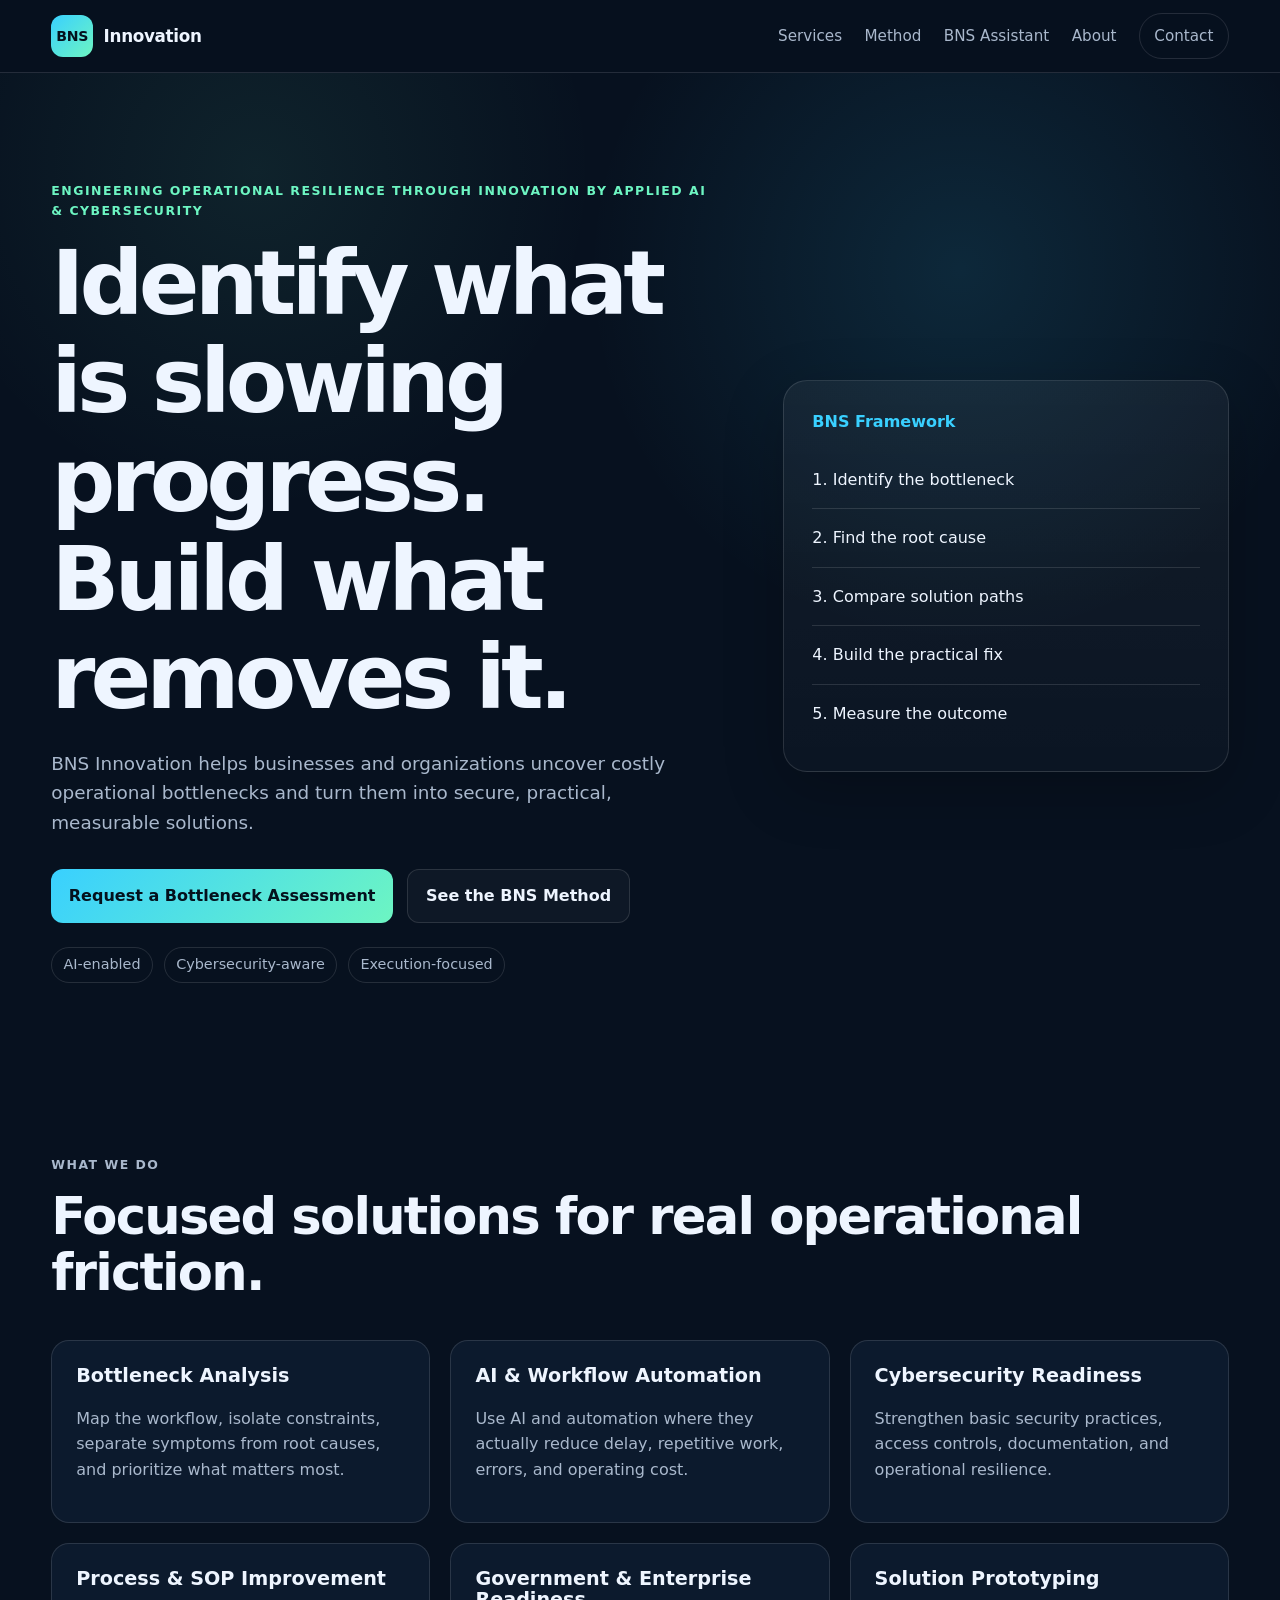
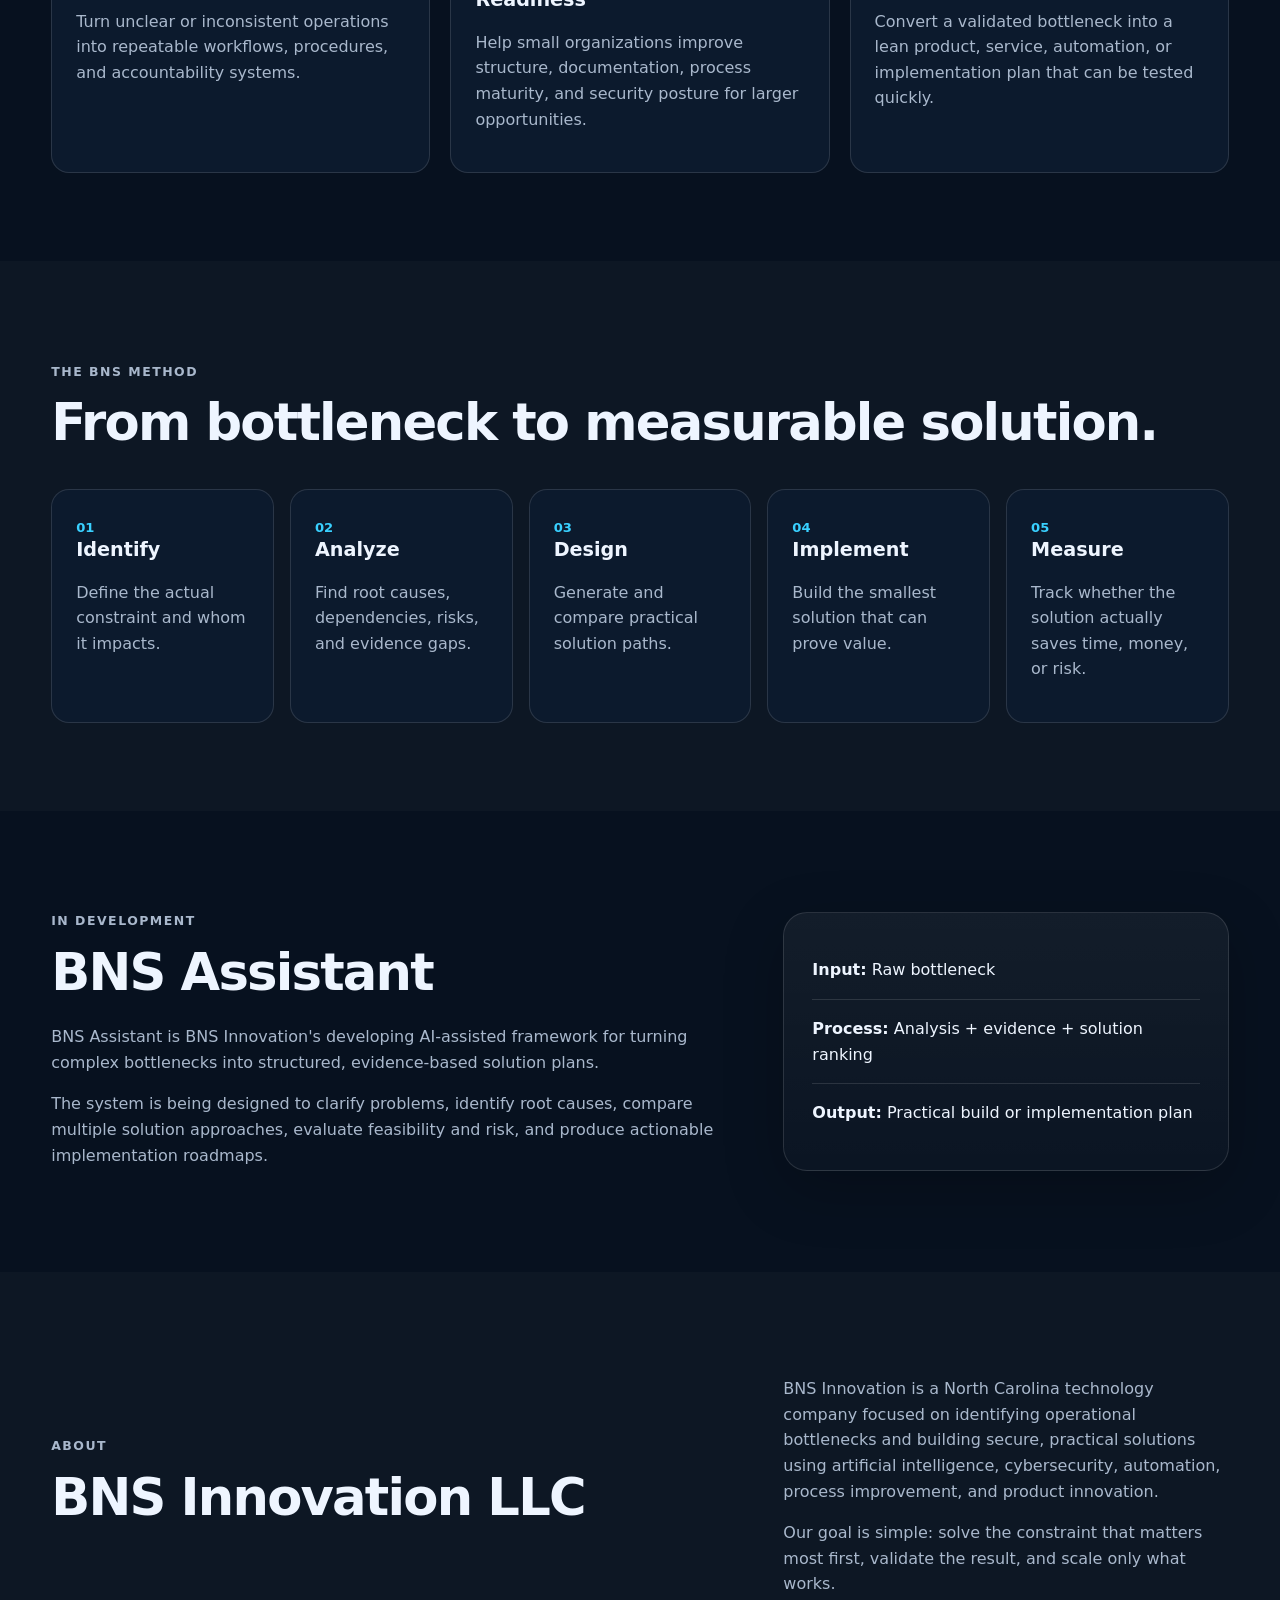
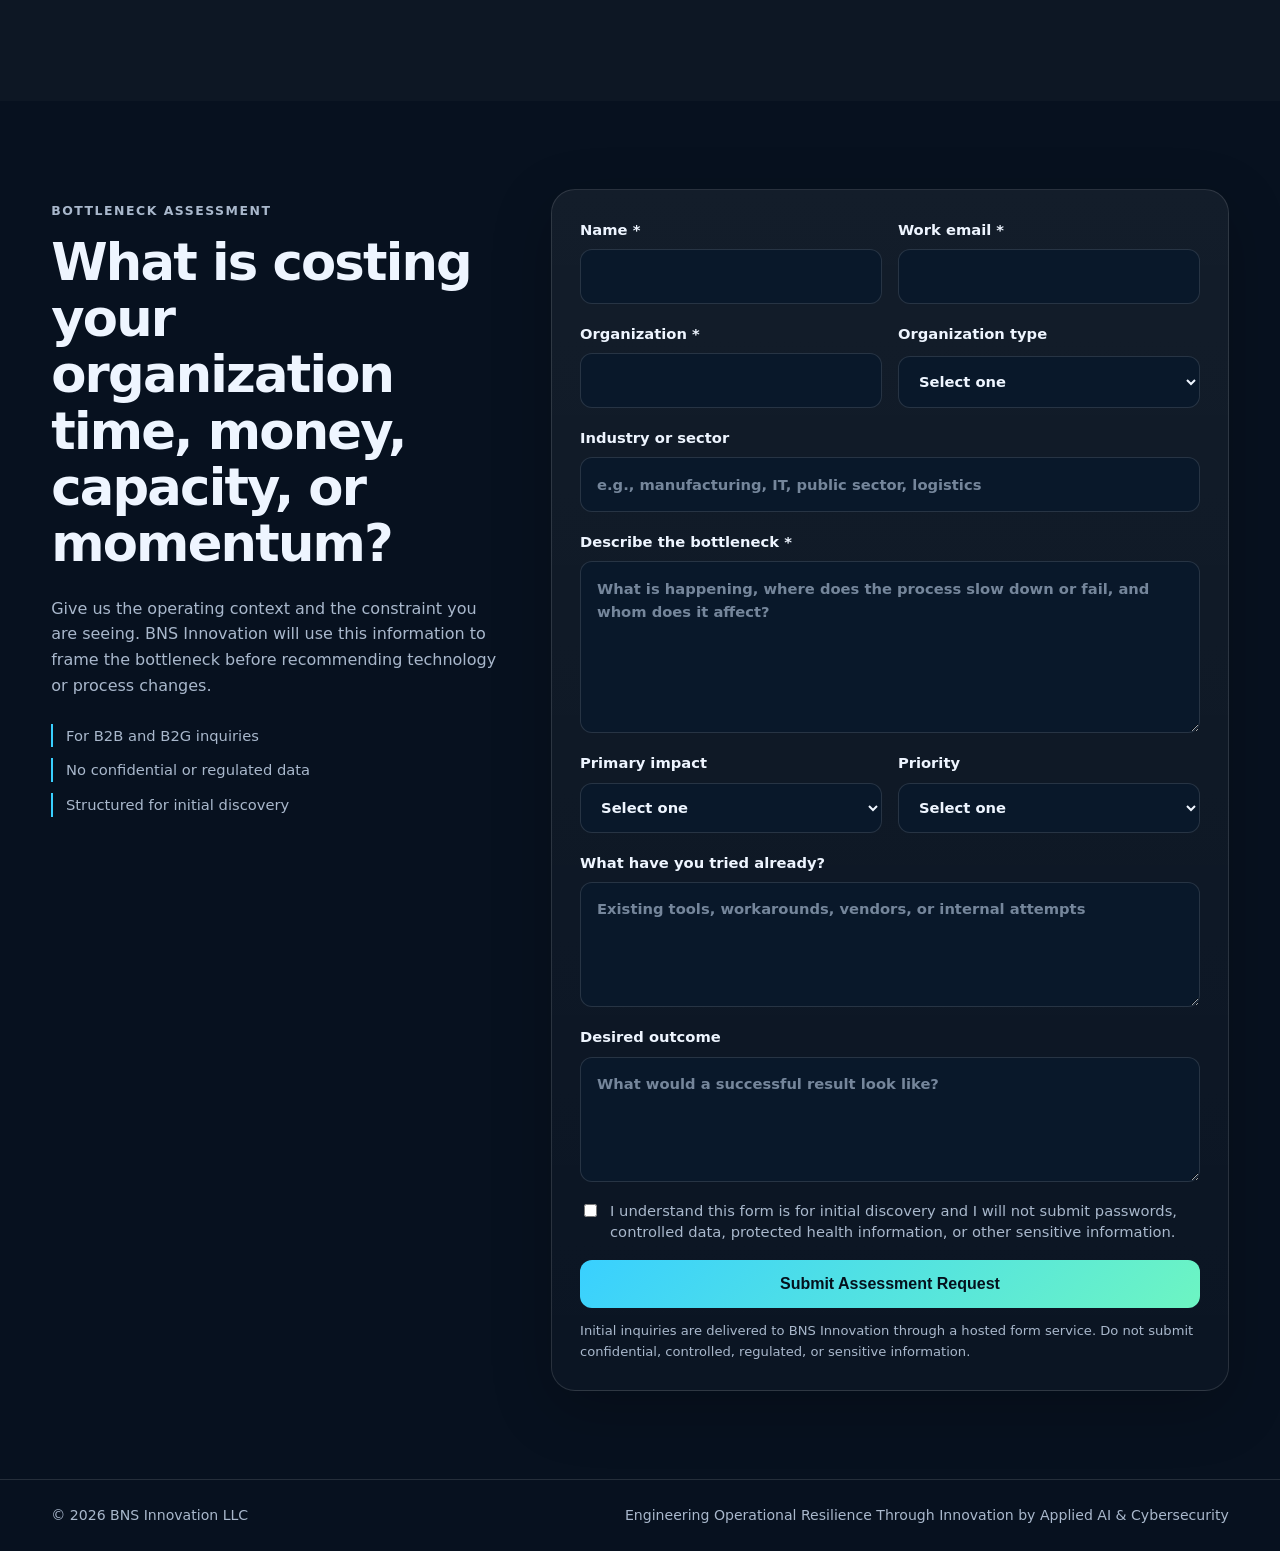
==== index.html @ 714d194f "Connect bottleneck assessment form to hosted submission backend" ====
<!DOCTYPE html>
<html lang="en">
<head>
  <meta charset="UTF-8" />
  <meta name="viewport" content="width=device-width, initial-scale=1.0" />
  <title>BNS Innovation | Bottleneck Solutions</title>
  <meta name="description" content="BNS Innovation helps businesses and organizations identify costly bottlenecks and build secure, practical solutions using AI, cybersecurity, automation, and process improvement." />
  <link rel="stylesheet" href="styles.css" />
</head>
<body>
  <header class="site-header">
    <div class="container nav-wrap">
      <a href="#top" class="brand">
        <span class="brand-mark">BNS</span>
        <span class="brand-text">Innovation</span>
      </a>
      <nav class="nav">
        <a href="#services">Services</a>
        <a href="#method">Method</a>
        <a href="#assistant">BNS Assistant</a>
        <a href="#about">About</a>
        <a href="#contact" class="nav-cta">Contact</a>
      </nav>
    </div>
  </header>

  <main id="top">
    <section class="hero">
      <div class="container hero-grid">
        <div>
          <p class="eyebrow">Engineering Operational Resilience Through Innovation by Applied AI & Cybersecurity</p>
          <h1>Identify what is slowing progress. Build what removes it.</h1>
          <p class="hero-copy">
            BNS Innovation helps businesses and organizations uncover costly operational bottlenecks
            and turn them into secure, practical, measurable solutions.
          </p>
          <div class="hero-actions">
            <a href="#contact" class="button primary">Request a Bottleneck Assessment</a>
            <a href="#method" class="button secondary">See the BNS Method</a>
          </div>
          <div class="trust-row">
            <span>AI-enabled</span>
            <span>Cybersecurity-aware</span>
            <span>Execution-focused</span>
          </div>
        </div>

        <div class="hero-card">
          <div class="card-label">BNS Framework</div>
          <div class="flow-step">1. Identify the bottleneck</div>
          <div class="flow-step">2. Find the root cause</div>
          <div class="flow-step">3. Compare solution paths</div>
          <div class="flow-step">4. Build the practical fix</div>
          <div class="flow-step">5. Measure the outcome</div>
        </div>
      </div>
    </section>

    <section id="services" class="section">
      <div class="container">
        <p class="section-kicker">What We Do</p>
        <h2>Focused solutions for real operational friction.</h2>
        <div class="cards">
          <article class="service-card">
            <h3>Bottleneck Analysis</h3>
            <p>Map the workflow, isolate constraints, separate symptoms from root causes, and prioritize what matters most.</p>
          </article>
          <article class="service-card">
            <h3>AI & Workflow Automation</h3>
            <p>Use AI and automation where they actually reduce delay, repetitive work, errors, and operating cost.</p>
          </article>
          <article class="service-card">
            <h3>Cybersecurity Readiness</h3>
            <p>Strengthen basic security practices, access controls, documentation, and operational resilience.</p>
          </article>
          <article class="service-card">
            <h3>Process & SOP Improvement</h3>
            <p>Turn unclear or inconsistent operations into repeatable workflows, procedures, and accountability systems.</p>
          </article>
          <article class="service-card">
            <h3>Government & Enterprise Readiness</h3>
            <p>Help small organizations improve structure, documentation, process maturity, and security posture for larger opportunities.</p>
          </article>
          <article class="service-card">
            <h3>Solution Prototyping</h3>
            <p>Convert a validated bottleneck into a lean product, service, automation, or implementation plan that can be tested quickly.</p>
          </article>
        </div>
      </div>
    </section>

    <section id="method" class="section alt">
      <div class="container">
        <p class="section-kicker">The BNS Method</p>
        <h2>From bottleneck to measurable solution.</h2>
        <div class="method-grid">
          <div class="method-item"><span>01</span><h3>Identify</h3><p>Define the actual constraint and whom it impacts.</p></div>
          <div class="method-item"><span>02</span><h3>Analyze</h3><p>Find root causes, dependencies, risks, and evidence gaps.</p></div>
          <div class="method-item"><span>03</span><h3>Design</h3><p>Generate and compare practical solution paths.</p></div>
          <div class="method-item"><span>04</span><h3>Implement</h3><p>Build the smallest solution that can prove value.</p></div>
          <div class="method-item"><span>05</span><h3>Measure</h3><p>Track whether the solution actually saves time, money, or risk.</p></div>
        </div>
      </div>
    </section>

    <section id="assistant" class="section">
      <div class="container split">
        <div>
          <p class="section-kicker">In Development</p>
          <h2>BNS Assistant</h2>
          <p>
            BNS Assistant is BNS Innovation's developing AI-assisted framework for turning complex bottlenecks
            into structured, evidence-based solution plans.
          </p>
          <p>
            The system is being designed to clarify problems, identify root causes, compare multiple solution approaches,
            evaluate feasibility and risk, and produce actionable implementation roadmaps.
          </p>
        </div>
        <div class="assistant-panel">
          <div class="assistant-line"><strong>Input:</strong> Raw bottleneck</div>
          <div class="assistant-line"><strong>Process:</strong> Analysis + evidence + solution ranking</div>
          <div class="assistant-line"><strong>Output:</strong> Practical build or implementation plan</div>
        </div>
      </div>
    </section>

    <section id="about" class="section alt">
      <div class="container split">
        <div>
          <p class="section-kicker">About</p>
          <h2>BNS Innovation LLC</h2>
        </div>
        <div>
          <p>
            BNS Innovation is a North Carolina technology company focused on identifying operational bottlenecks
            and building secure, practical solutions using artificial intelligence, cybersecurity, automation,
            process improvement, and product innovation.
          </p>
          <p>
            Our goal is simple: solve the constraint that matters most first, validate the result, and scale only what works.
          </p>
        </div>
      </div>
    </section>

    <section id="contact" class="section contact">
      <div class="container assessment-wrap">
        <div class="assessment-intro">
          <p class="section-kicker">Bottleneck Assessment</p>
          <h2>What is costing your organization time, money, capacity, or momentum?</h2>
          <p>
            Give us the operating context and the constraint you are seeing. BNS Innovation will use this information
            to frame the bottleneck before recommending technology or process changes.
          </p>
          <div class="assessment-notes">
            <span>For B2B and B2G inquiries</span>
            <span>No confidential or regulated data</span>
            <span>Structured for initial discovery</span>
          </div>
        </div>

        <form id="bottleneck-form" class="assessment-form" action="https://formsubmit.co/info@bnsinnovation.com" method="POST">
          <input type="hidden" name="_subject" value="New BNS Bottleneck Assessment Request" />
          <input type="hidden" name="_template" value="table" />
          <input type="hidden" name="_captcha" value="true" />
          <input type="hidden" name="_next" value="https://bnsinnovation.com/thank-you.html" />
          <input type="text" name="_honey" style="display:none" tabindex="-1" autocomplete="off" />

          <div class="form-grid two-col">
            <label>
              Name *
              <input type="text" name="name" autocomplete="name" required />
            </label>
            <label>
              Work email *
              <input type="email" name="email" autocomplete="email" required />
            </label>
          </div>

          <div class="form-grid two-col">
            <label>
              Organization *
              <input type="text" name="organization" autocomplete="organization" required />
            </label>
            <label>
              Organization type
              <select name="organization_type">
                <option value="">Select one</option>
                <option>Business</option>
                <option>Government agency</option>
                <option>Government contractor</option>
                <option>Nonprofit</option>
                <option>Other organization</option>
              </select>
            </label>
          </div>

          <label>
            Industry or sector
            <input type="text" name="industry" placeholder="e.g., manufacturing, IT, public sector, logistics" />
          </label>

          <label>
            Describe the bottleneck *
            <textarea name="bottleneck" rows="6" required placeholder="What is happening, where does the process slow down or fail, and whom does it affect?"></textarea>
          </label>

          <div class="form-grid two-col">
            <label>
              Primary impact
              <select name="impact">
                <option value="">Select one</option>
                <option>Time / delay</option>
                <option>Cost</option>
                <option>Revenue</option>
                <option>Security / risk</option>
                <option>Compliance</option>
                <option>Quality / errors</option>
                <option>Customer experience</option>
                <option>Capacity / scalability</option>
              </select>
            </label>
            <label>
              Priority
              <select name="priority">
                <option value="">Select one</option>
                <option>Immediate</option>
                <option>Within 30 days</option>
                <option>Within 90 days</option>
                <option>Exploratory</option>
              </select>
            </label>
          </div>

          <label>
            What have you tried already?
            <textarea name="attempts" rows="4" placeholder="Existing tools, workarounds, vendors, or internal attempts"></textarea>
          </label>

          <label>
            Desired outcome
            <textarea name="outcome" rows="4" placeholder="What would a successful result look like?"></textarea>
          </label>

          <label class="consent-row">
            <input type="checkbox" name="consent" value="Confirmed" required />
            <span>I understand this form is for initial discovery and I will not submit passwords, controlled data, protected health information, or other sensitive information.</span>
          </label>

          <button type="submit" class="button primary form-submit">Submit Assessment Request</button>
          <p class="form-help">Initial inquiries are delivered to BNS Innovation through a hosted form service. Do not submit confidential, controlled, regulated, or sensitive information.</p>
        </form>
      </div>
    </section>
  </main>

  <footer class="footer">
    <div class="container footer-wrap">
      <span>© 2026 BNS Innovation LLC</span>
      <span>Engineering Operational Resilience Through Innovation by Applied AI & Cybersecurity</span>
    </div>
  </footer>
</body>
</html>
---- styles.css ----
* {
  box-sizing: border-box;
}

:root {
  --bg: #07111f;
  --panel: #0c1a2d;
  --panel-2: #10243d;
  --text: #eef5ff;
  --muted: #a9b8cc;
  --accent: #39d0ff;
  --accent-2: #6df5c2;
  --line: rgba(255,255,255,.12);
  --max: 1180px;
}

html {
  scroll-behavior: smooth;
}

body {
  margin: 0;
  font-family: Inter, ui-sans-serif, system-ui, -apple-system, BlinkMacSystemFont, "Segoe UI", sans-serif;
  background: var(--bg);
  color: var(--text);
  line-height: 1.6;
}

a {
  color: inherit;
  text-decoration: none;
}

.container {
  width: min(92%, var(--max));
  margin: 0 auto;
}

.site-header {
  position: sticky;
  top: 0;
  z-index: 20;
  background: rgba(7,17,31,.88);
  backdrop-filter: blur(14px);
  border-bottom: 1px solid var(--line);
}

.nav-wrap {
  display: flex;
  align-items: center;
  justify-content: space-between;
  min-height: 72px;
}

.brand {
  display: flex;
  align-items: center;
  gap: .65rem;
  font-weight: 800;
  letter-spacing: -.02em;
}

.brand-mark {
  display: inline-grid;
  place-items: center;
  width: 42px;
  height: 42px;
  border-radius: 12px;
  background: linear-gradient(135deg, var(--accent), var(--accent-2));
  color: #04111d;
  font-size: .88rem;
}

.brand-text {
  font-size: 1.05rem;
}

.nav {
  display: flex;
  align-items: center;
  gap: 1.4rem;
  color: var(--muted);
  font-size: .95rem;
}

.nav a:hover {
  color: var(--text);
}

.nav-cta {
  border: 1px solid var(--line);
  padding: .6rem .9rem;
  border-radius: 999px;
}

.hero {
  padding: 96px 0 72px;
  background:
    radial-gradient(circle at 75% 20%, rgba(57,208,255,.12), transparent 30%),
    radial-gradient(circle at 20% 10%, rgba(109,245,194,.08), transparent 25%);
}

.hero-grid,
.split {
  display: grid;
  grid-template-columns: 1.2fr .8fr;
  gap: 64px;
  align-items: center;
}

.eyebrow,
.section-kicker {
  color: var(--accent-2);
  font-weight: 700;
  text-transform: uppercase;
  letter-spacing: .12em;
  font-size: .78rem;
}

h1,
h2,
h3 {
  line-height: 1.1;
  margin-top: 0;
}

h1 {
  font-size: clamp(3rem, 7vw, 5.9rem);
  letter-spacing: -.055em;
  margin-bottom: 1.4rem;
  max-width: 920px;
}

h2 {
  font-size: clamp(2rem, 4vw, 3.4rem);
  letter-spacing: -.035em;
  margin-bottom: 1.5rem;
}

h3 {
  font-size: 1.2rem;
}

.hero-copy {
  max-width: 760px;
  color: var(--muted);
  font-size: 1.15rem;
}

.hero-actions,
.contact-actions {
  display: flex;
  flex-wrap: wrap;
  gap: .9rem;
  margin-top: 2rem;
}

.button {
  display: inline-flex;
  align-items: center;
  justify-content: center;
  min-height: 48px;
  padding: .8rem 1.1rem;
  border-radius: 12px;
  font-weight: 700;
  border: 1px solid var(--line);
  cursor: pointer;
}

.button.primary {
  background: linear-gradient(135deg, var(--accent), var(--accent-2));
  color: #04111d;
  border: 0;
}

.button.secondary {
  background: rgba(255,255,255,.03);
}

.trust-row {
  display: flex;
  flex-wrap: wrap;
  gap: .7rem;
  margin-top: 1.5rem;
  color: var(--muted);
  font-size: .9rem;
}

.trust-row span {
  border: 1px solid var(--line);
  border-radius: 999px;
  padding: .35rem .7rem;
}

.hero-card,
.assistant-panel,
.contact-box,
.assessment-form {
  background: linear-gradient(180deg, rgba(255,255,255,.05), rgba(255,255,255,.02));
  border: 1px solid var(--line);
  border-radius: 24px;
  padding: 28px;
  box-shadow: 0 18px 60px rgba(0,0,0,.22);
}

.card-label {
  color: var(--accent);
  font-weight: 800;
  margin-bottom: 1rem;
}

.flow-step,
.assistant-line {
  padding: 1rem 0;
  border-bottom: 1px solid var(--line);
}

.flow-step:last-child,
.assistant-line:last-child {
  border-bottom: 0;
}

.section {
  padding: 88px 0;
}

.alt {
  background: rgba(255,255,255,.025);
}

.cards {
  display: grid;
  grid-template-columns: repeat(3, 1fr);
  gap: 20px;
  margin-top: 2.5rem;
}

.service-card,
.method-item {
  border: 1px solid var(--line);
  background: var(--panel);
  border-radius: 18px;
  padding: 24px;
}

.service-card p,
.method-item p,
.section p {
  color: var(--muted);
}

.method-grid {
  display: grid;
  grid-template-columns: repeat(5, 1fr);
  gap: 16px;
  margin-top: 2.4rem;
}

.method-item span {
  color: var(--accent);
  font-weight: 800;
  font-size: .82rem;
}

.contact-box {
  display: grid;
  grid-template-columns: 1.2fr .8fr;
  align-items: center;
  gap: 32px;
}

.assessment-wrap {
  display: grid;
  grid-template-columns: .8fr 1.2fr;
  gap: 48px;
  align-items: start;
}

.assessment-intro {
  position: sticky;
  top: 104px;
}

.assessment-notes {
  display: flex;
  flex-direction: column;
  gap: .7rem;
  margin-top: 1.6rem;
}

.assessment-notes span {
  color: var(--muted);
  border-left: 2px solid var(--accent);
  padding-left: .8rem;
  font-size: .92rem;
}

.assessment-form {
  display: grid;
  gap: 18px;
}

.form-grid {
  display: grid;
  gap: 16px;
}

.form-grid.two-col {
  grid-template-columns: 1fr 1fr;
}

.assessment-form label {
  display: grid;
  gap: 8px;
  font-weight: 700;
  font-size: .92rem;
}

.assessment-form input,
.assessment-form select,
.assessment-form textarea {
  width: 100%;
  padding: .9rem 1rem;
  border-radius: 12px;
  border: 1px solid var(--line);
  background: #09182a;
  color: var(--text);
  font: inherit;
  outline: none;
}

.assessment-form textarea {
  resize: vertical;
  min-height: 120px;
}

.assessment-form input::placeholder,
.assessment-form textarea::placeholder {
  color: #75869b;
}

.assessment-form input:focus,
.assessment-form select:focus,
.assessment-form textarea:focus {
  border-color: var(--accent);
  box-shadow: 0 0 0 3px rgba(57,208,255,.10);
}

.consent-row {
  grid-template-columns: auto 1fr !important;
  align-items: start;
  gap: 10px !important;
  color: var(--muted);
  font-weight: 500 !important;
  line-height: 1.45;
}

.consent-row input {
  width: auto;
  margin-top: .25rem;
}

.form-submit {
  width: 100%;
  border: 0;
  font-size: 1rem;
}

.form-help {
  margin: -6px 0 0;
  font-size: .82rem;
}

.footer {
  border-top: 1px solid var(--line);
  padding: 24px 0;
  color: var(--muted);
  font-size: .88rem;
}

.footer-wrap {
  display: flex;
  justify-content: space-between;
  gap: 24px;
}

@media (max-width: 900px) {
  .nav {
    display: none;
  }

  .hero-grid,
  .split,
  .contact-box,
  .assessment-wrap {
    grid-template-columns: 1fr;
    gap: 36px;
  }

  .assessment-intro {
    position: static;
  }

  .cards {
    grid-template-columns: 1fr 1fr;
  }

  .method-grid {
    grid-template-columns: 1fr 1fr;
  }
}

@media (max-width: 620px) {
  .hero {
    padding-top: 72px;
  }

  .cards,
  .method-grid,
  .form-grid.two-col {
    grid-template-columns: 1fr;
  }

  .assessment-form {
    padding: 20px;
  }

  .footer-wrap {
    flex-direction: column;
  }
}
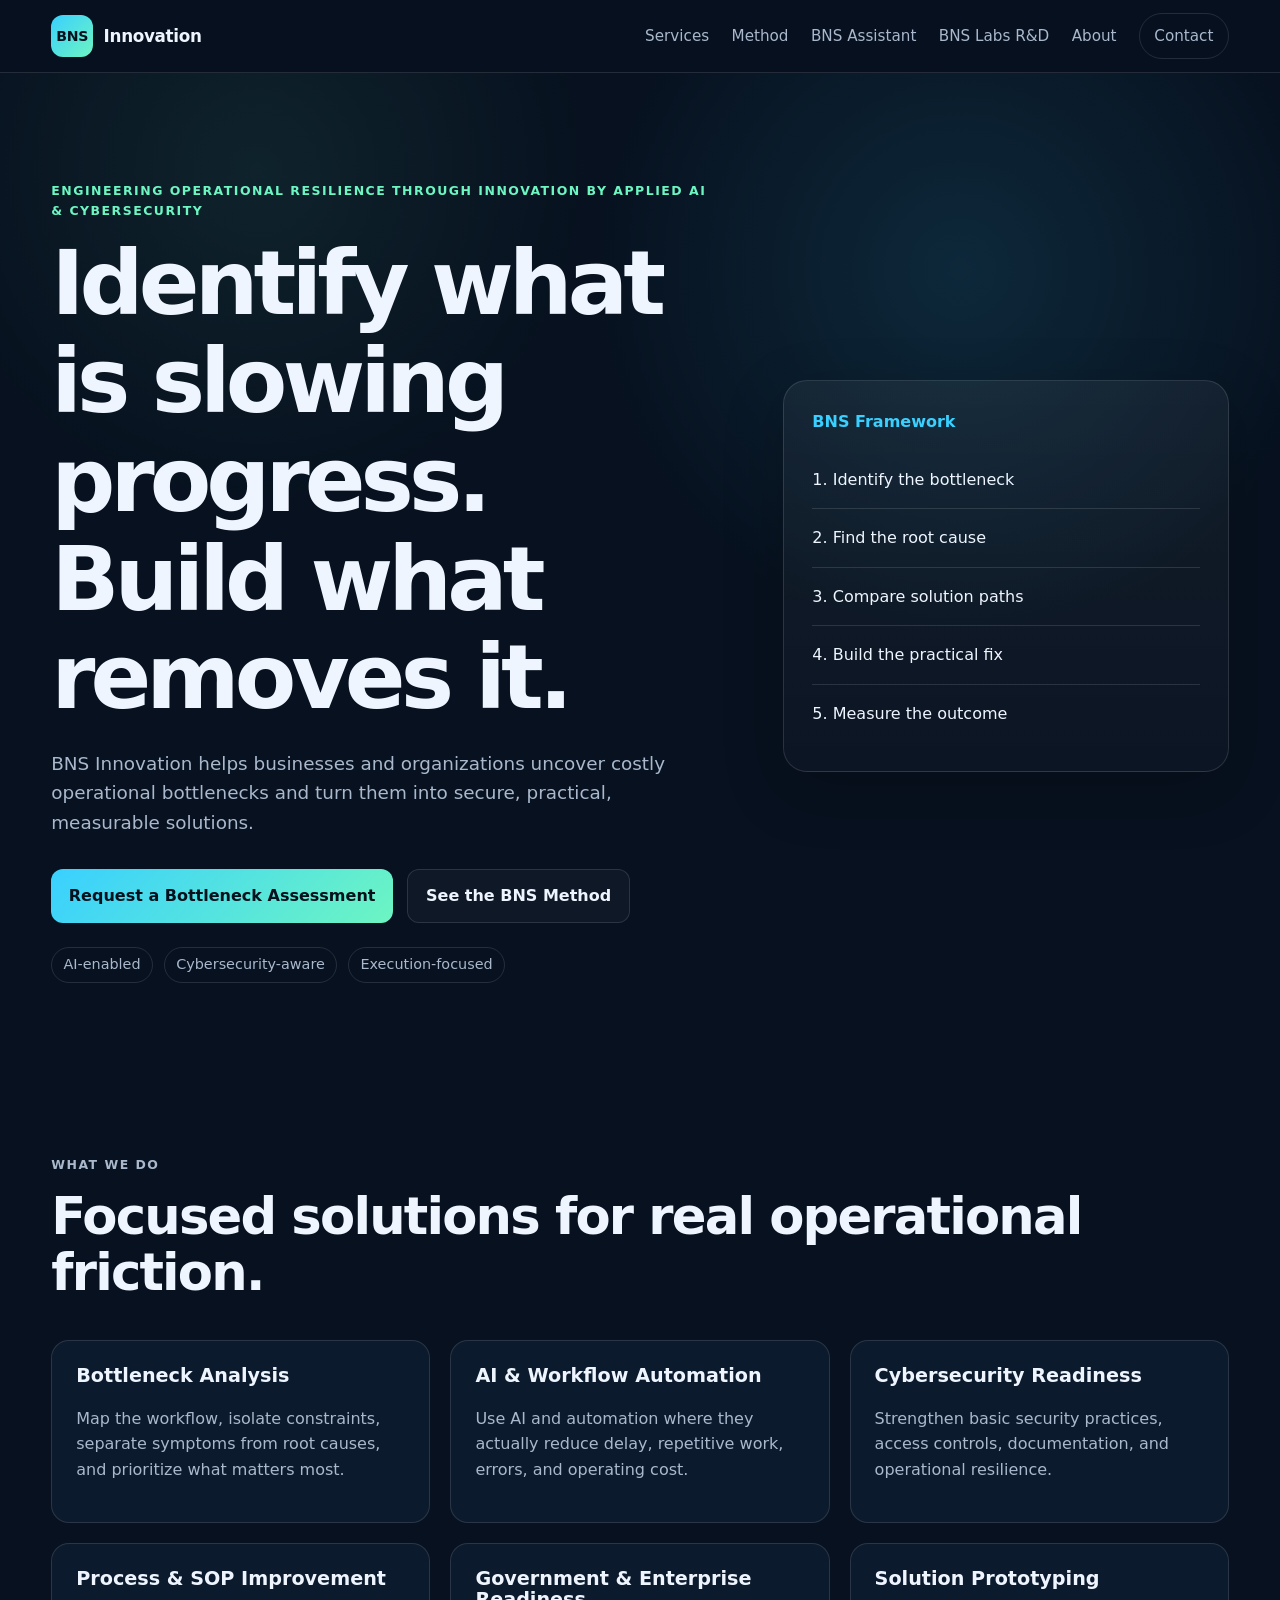
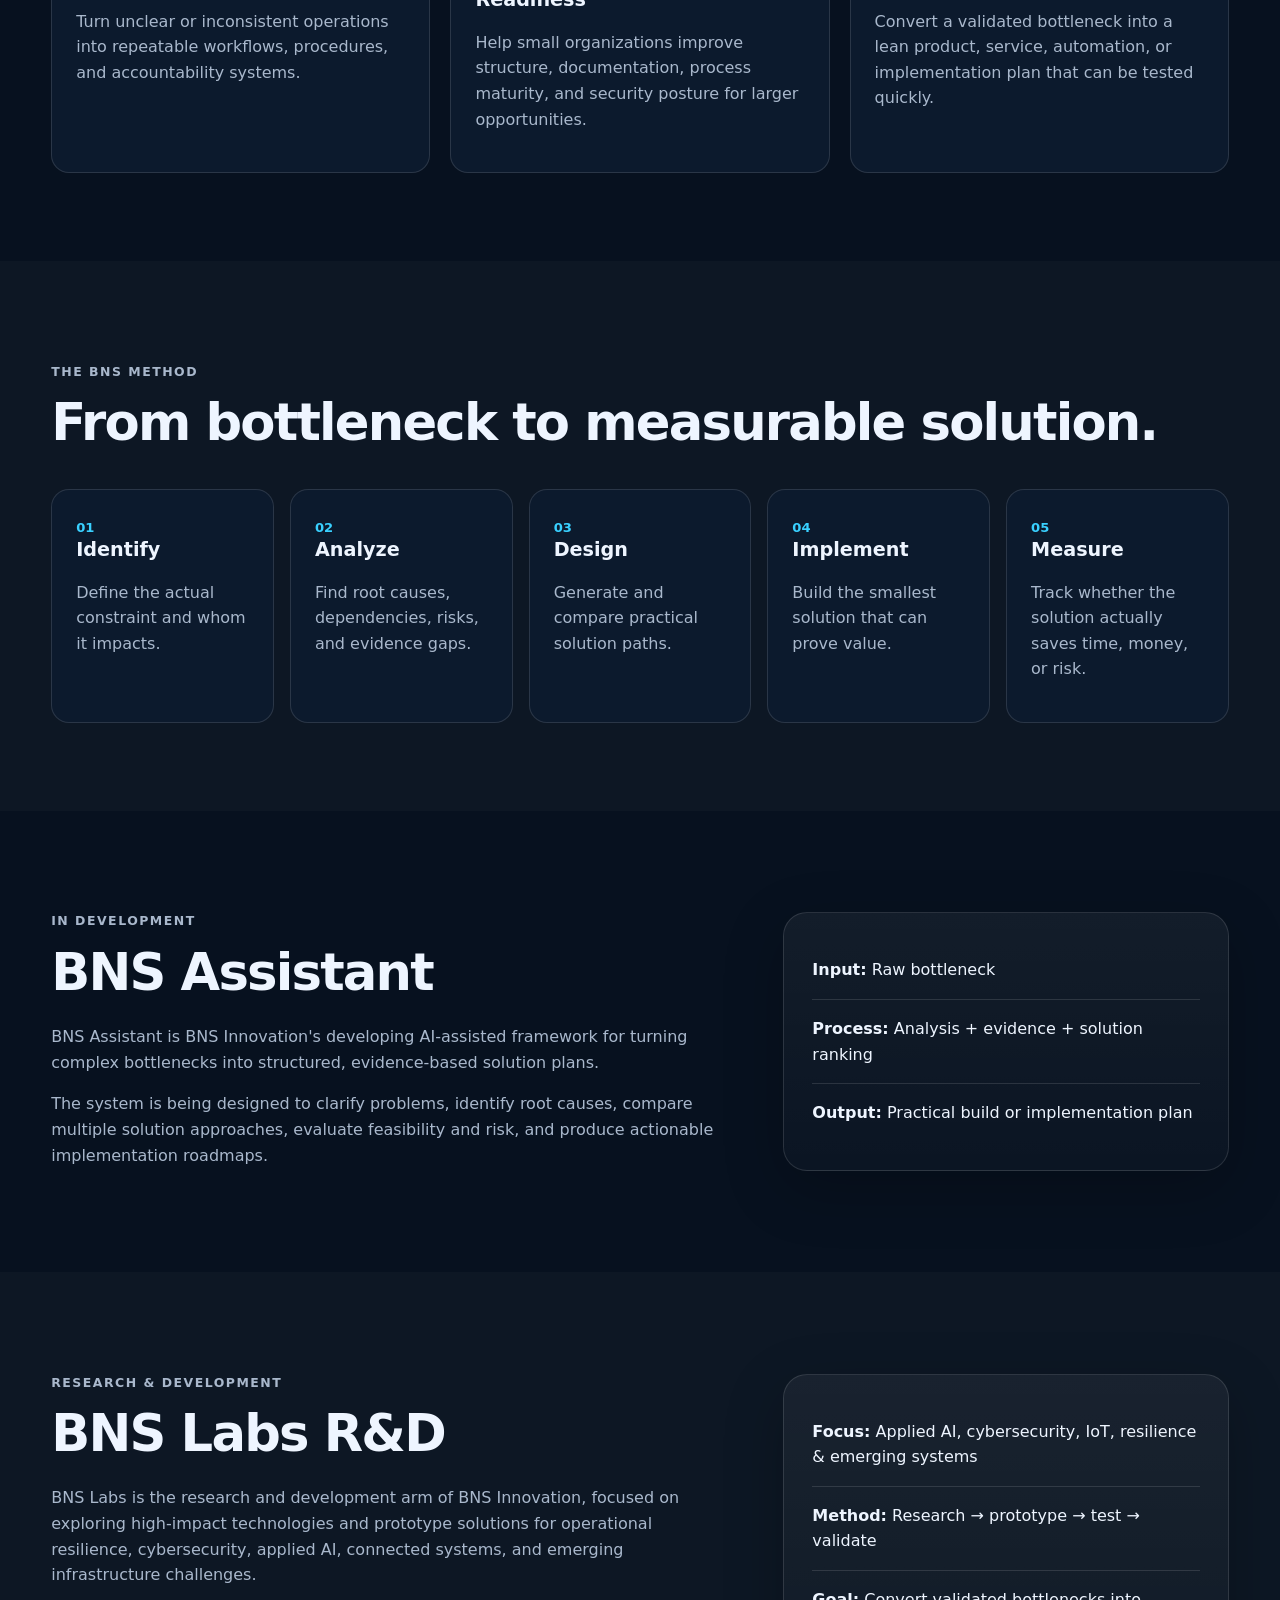
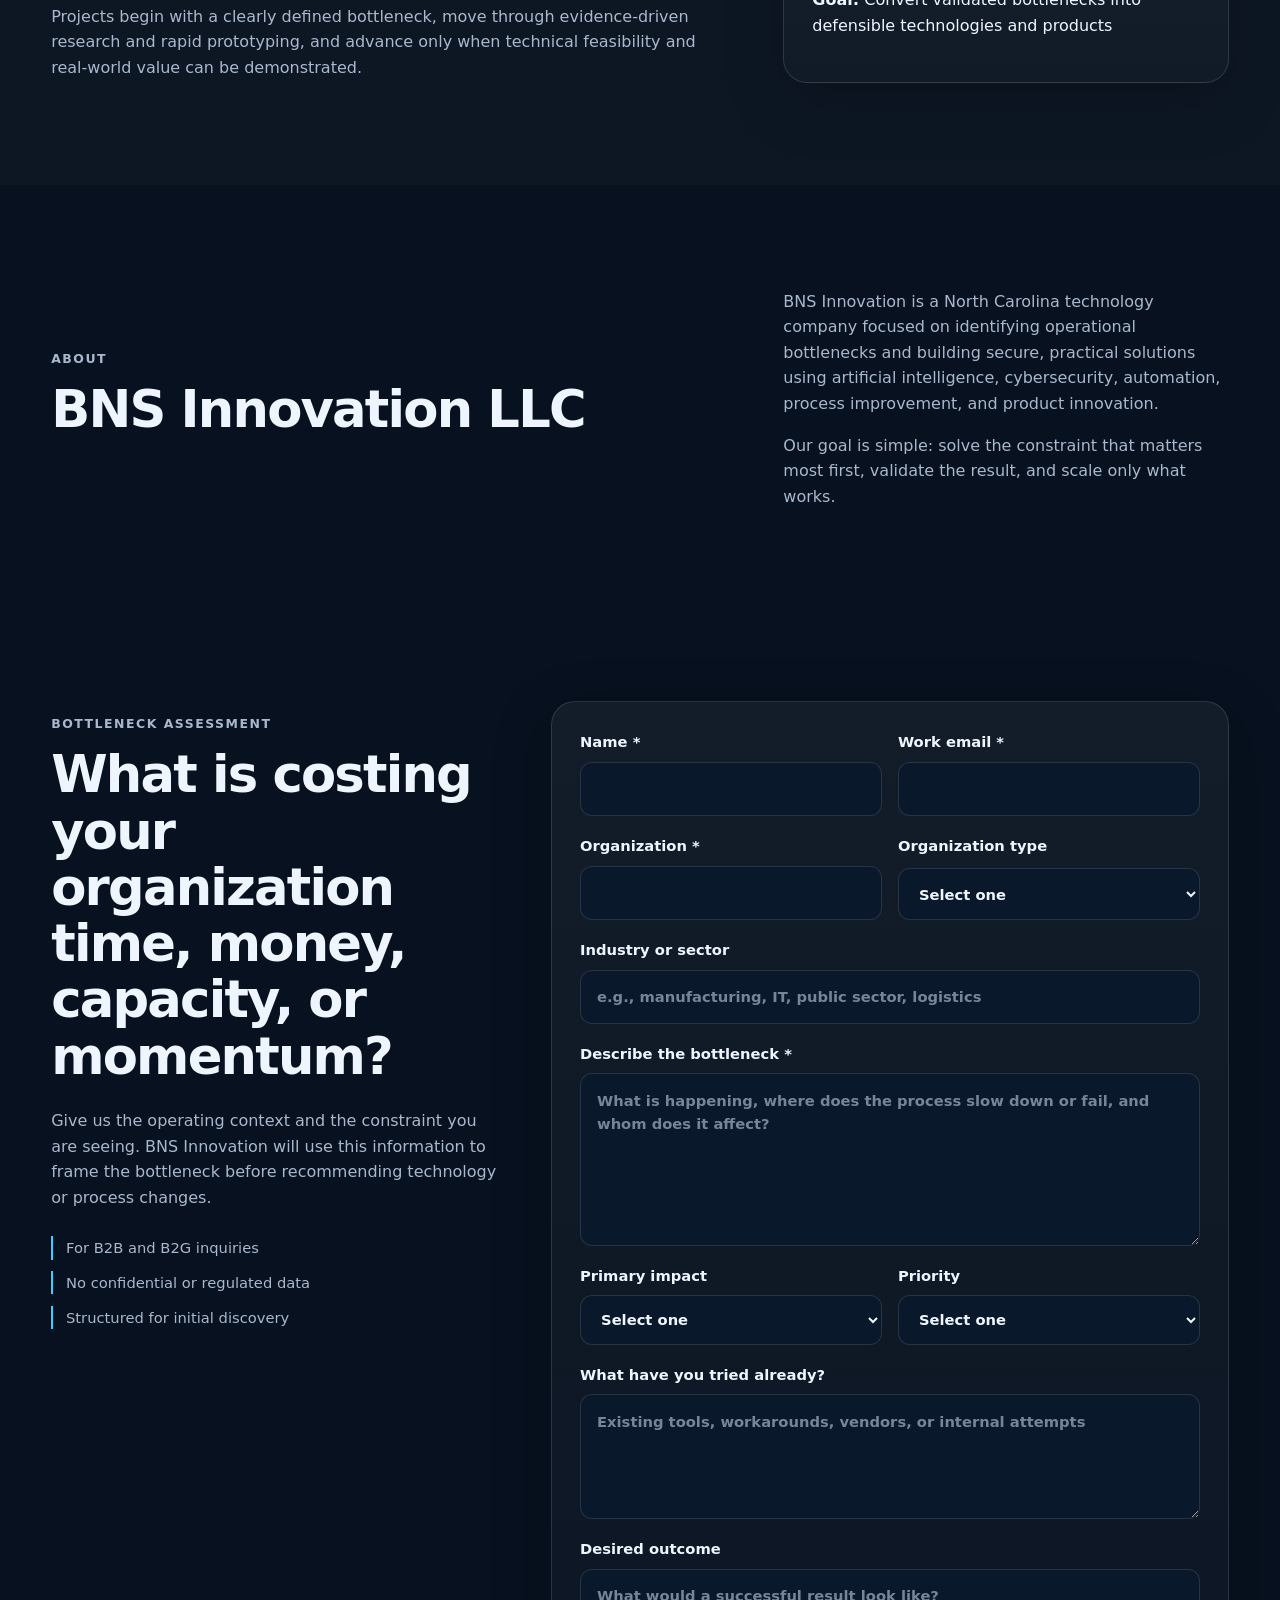
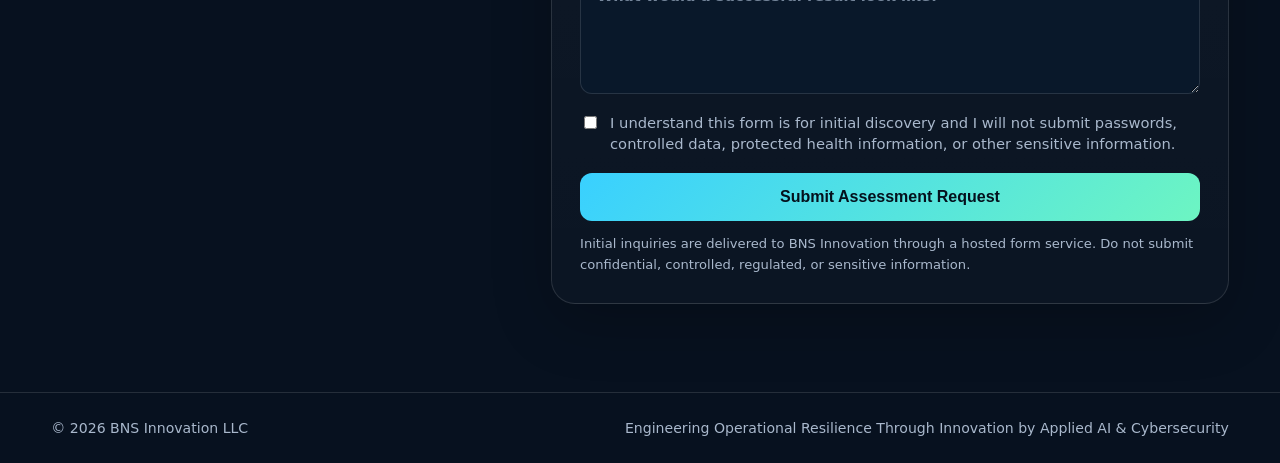
==== commit 33365ce6: "Add BNS Labs R&D section to website" ====
--- a/index.html
+++ b/index.html
@@ -18,6 +18,7 @@
         <a href="#services">Services</a>
         <a href="#method">Method</a>
         <a href="#assistant">BNS Assistant</a>
+        <a href="#labs">BNS Labs R&amp;D</a>
         <a href="#about">About</a>
         <a href="#contact" class="nav-cta">Contact</a>
       </nav>
@@ -125,7 +126,31 @@
       </div>
     </section>
 
-    <section id="about" class="section alt">
+
+    <section id="labs" class="section alt">
+      <div class="container split">
+        <div>
+          <p class="section-kicker">Research &amp; Development</p>
+          <h2>BNS Labs R&amp;D</h2>
+          <p>
+            BNS Labs is the research and development arm of BNS Innovation, focused on exploring high-impact
+            technologies and prototype solutions for operational resilience, cybersecurity, applied AI, connected systems,
+            and emerging infrastructure challenges.
+          </p>
+          <p>
+            Projects begin with a clearly defined bottleneck, move through evidence-driven research and rapid prototyping,
+            and advance only when technical feasibility and real-world value can be demonstrated.
+          </p>
+        </div>
+        <div class="assistant-panel">
+          <div class="assistant-line"><strong>Focus:</strong> Applied AI, cybersecurity, IoT, resilience &amp; emerging systems</div>
+          <div class="assistant-line"><strong>Method:</strong> Research → prototype → test → validate</div>
+          <div class="assistant-line"><strong>Goal:</strong> Convert validated bottlenecks into defensible technologies and products</div>
+        </div>
+      </div>
+    </section>
+
+    <section id="about" class="section">
       <div class="container split">
         <div>
           <p class="section-kicker">About</p>
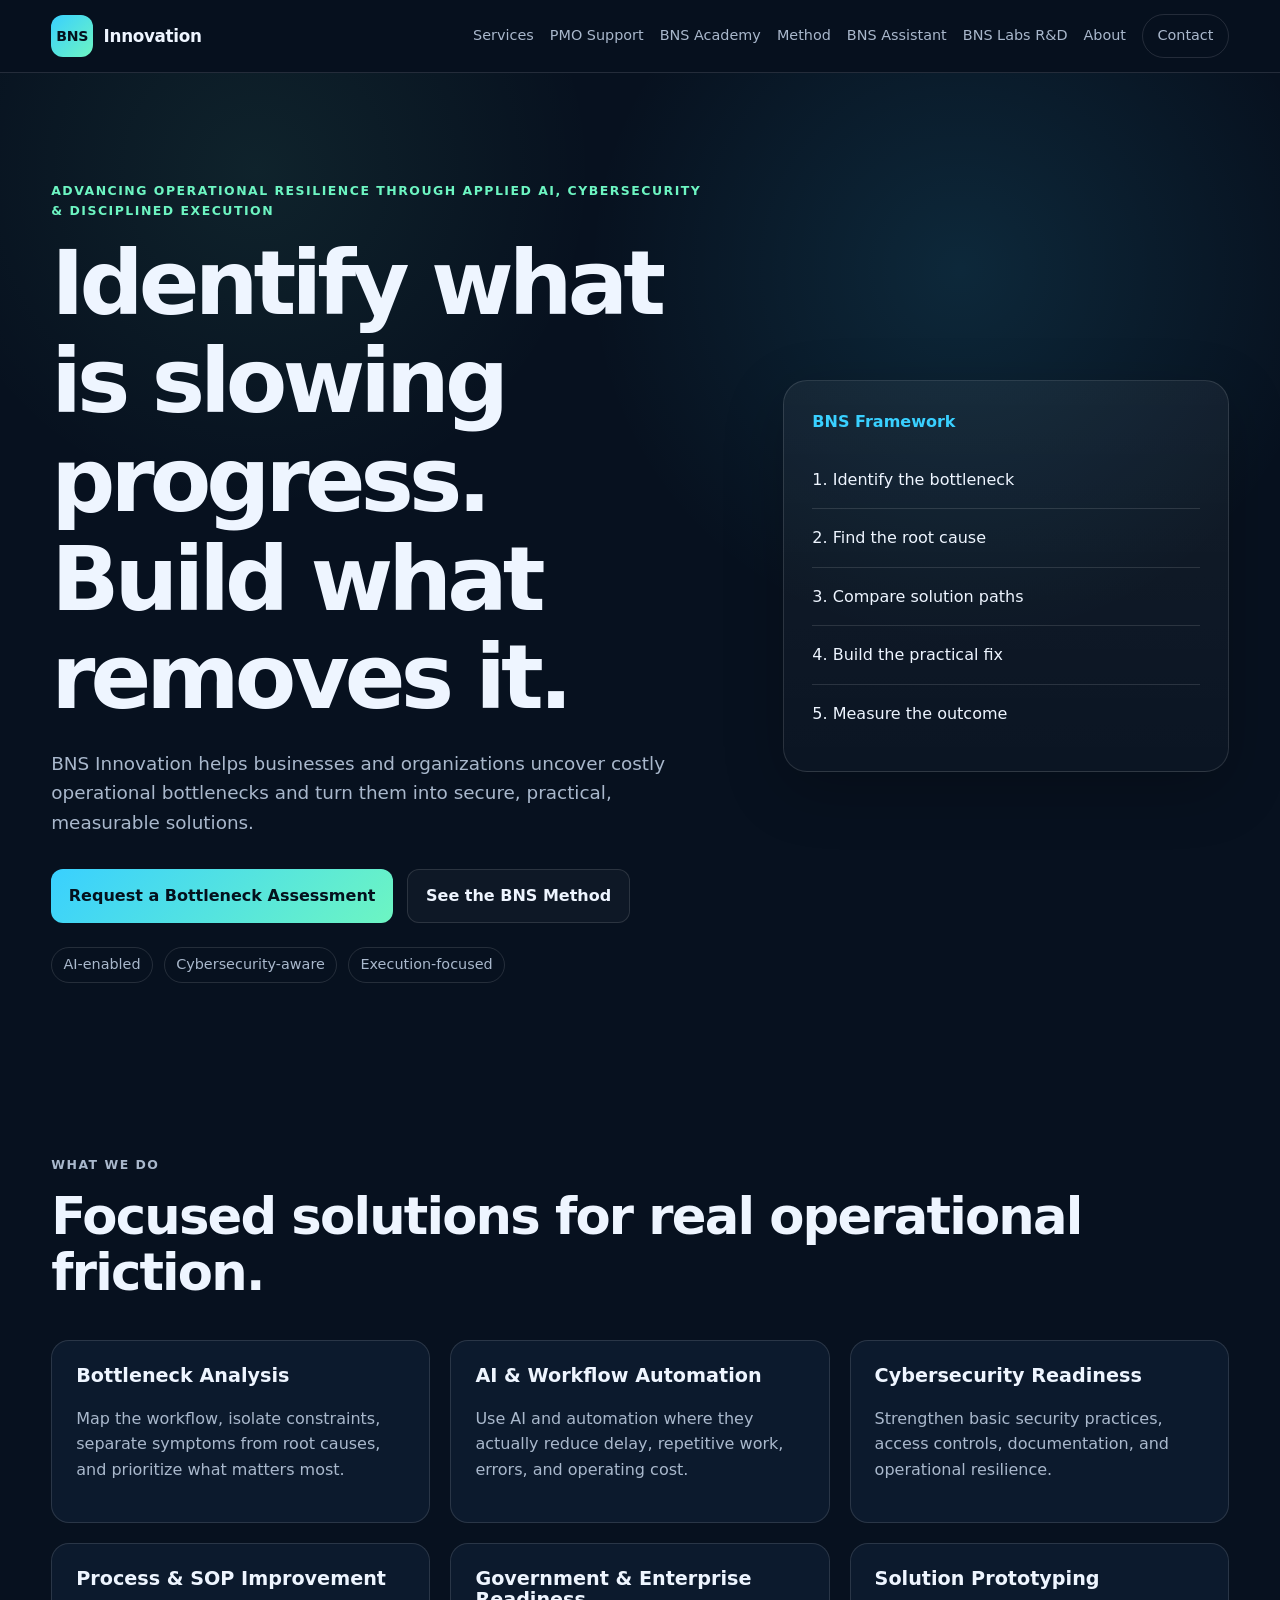
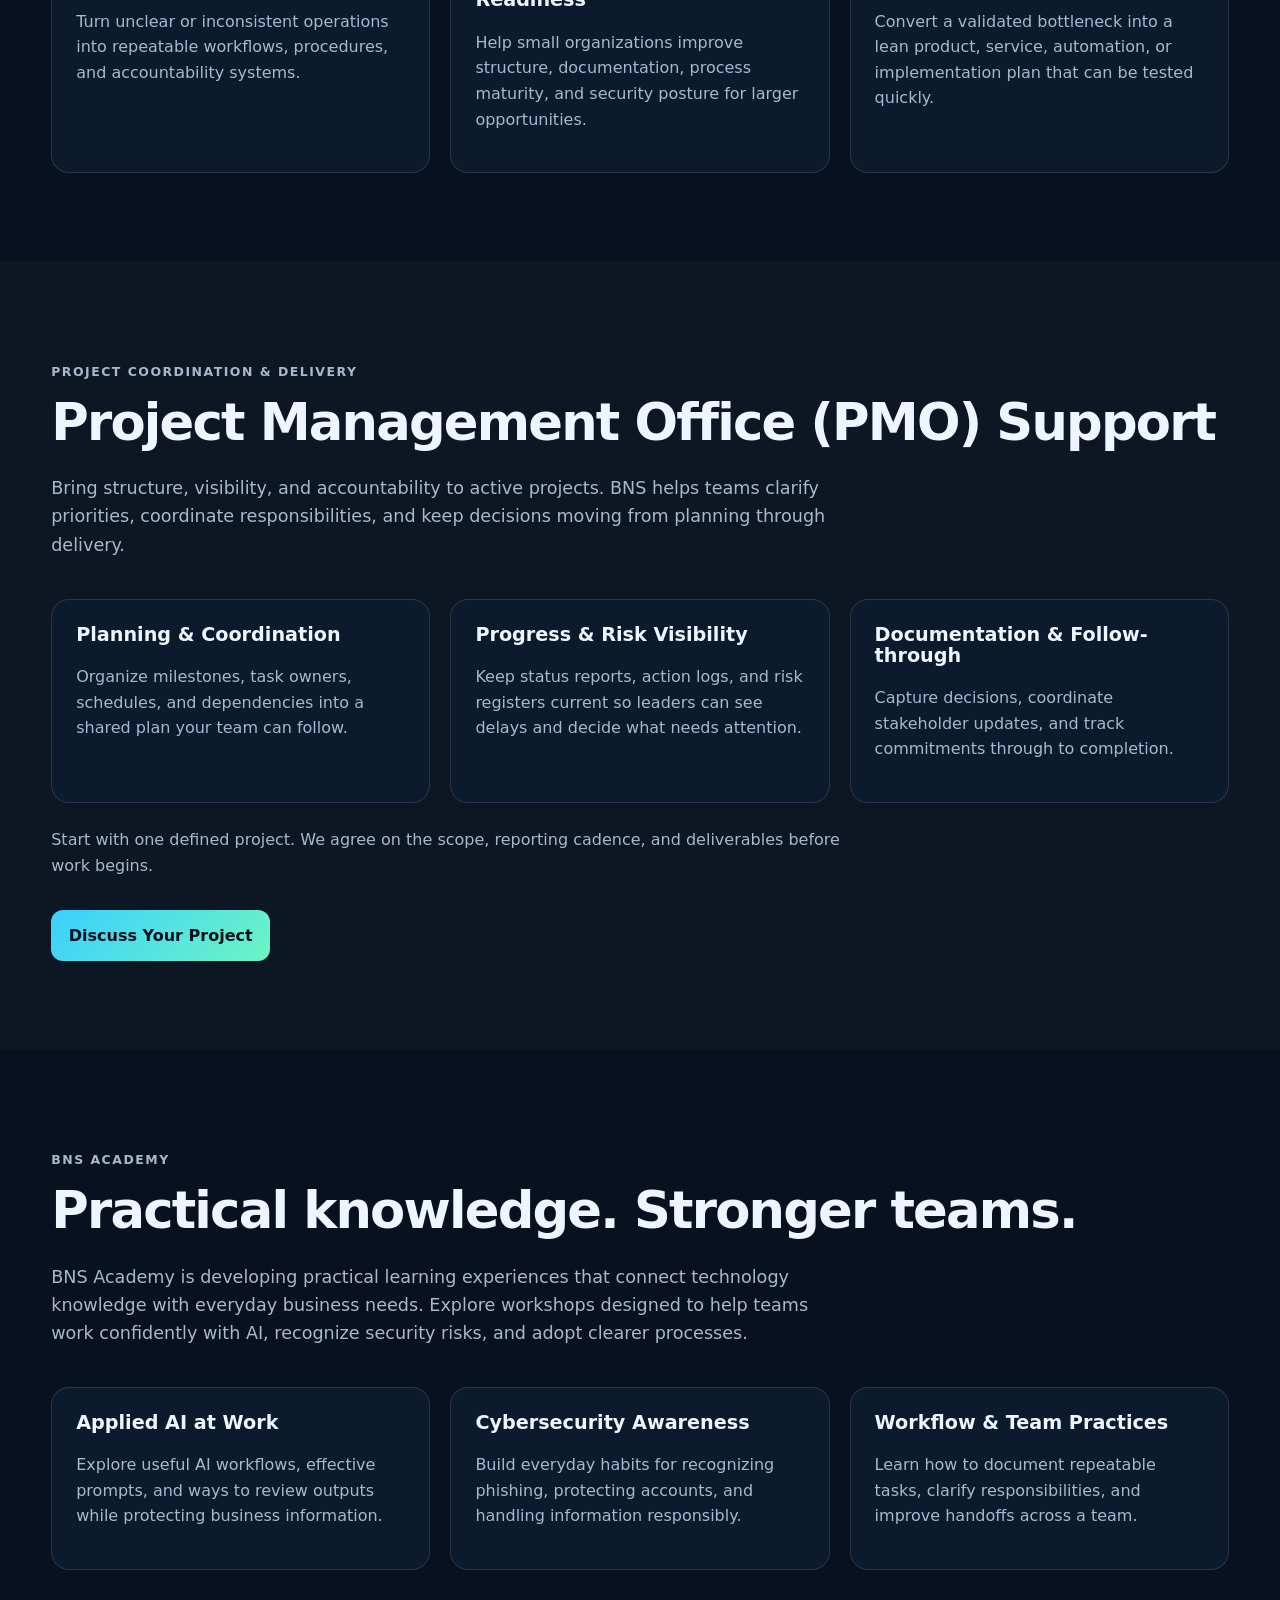
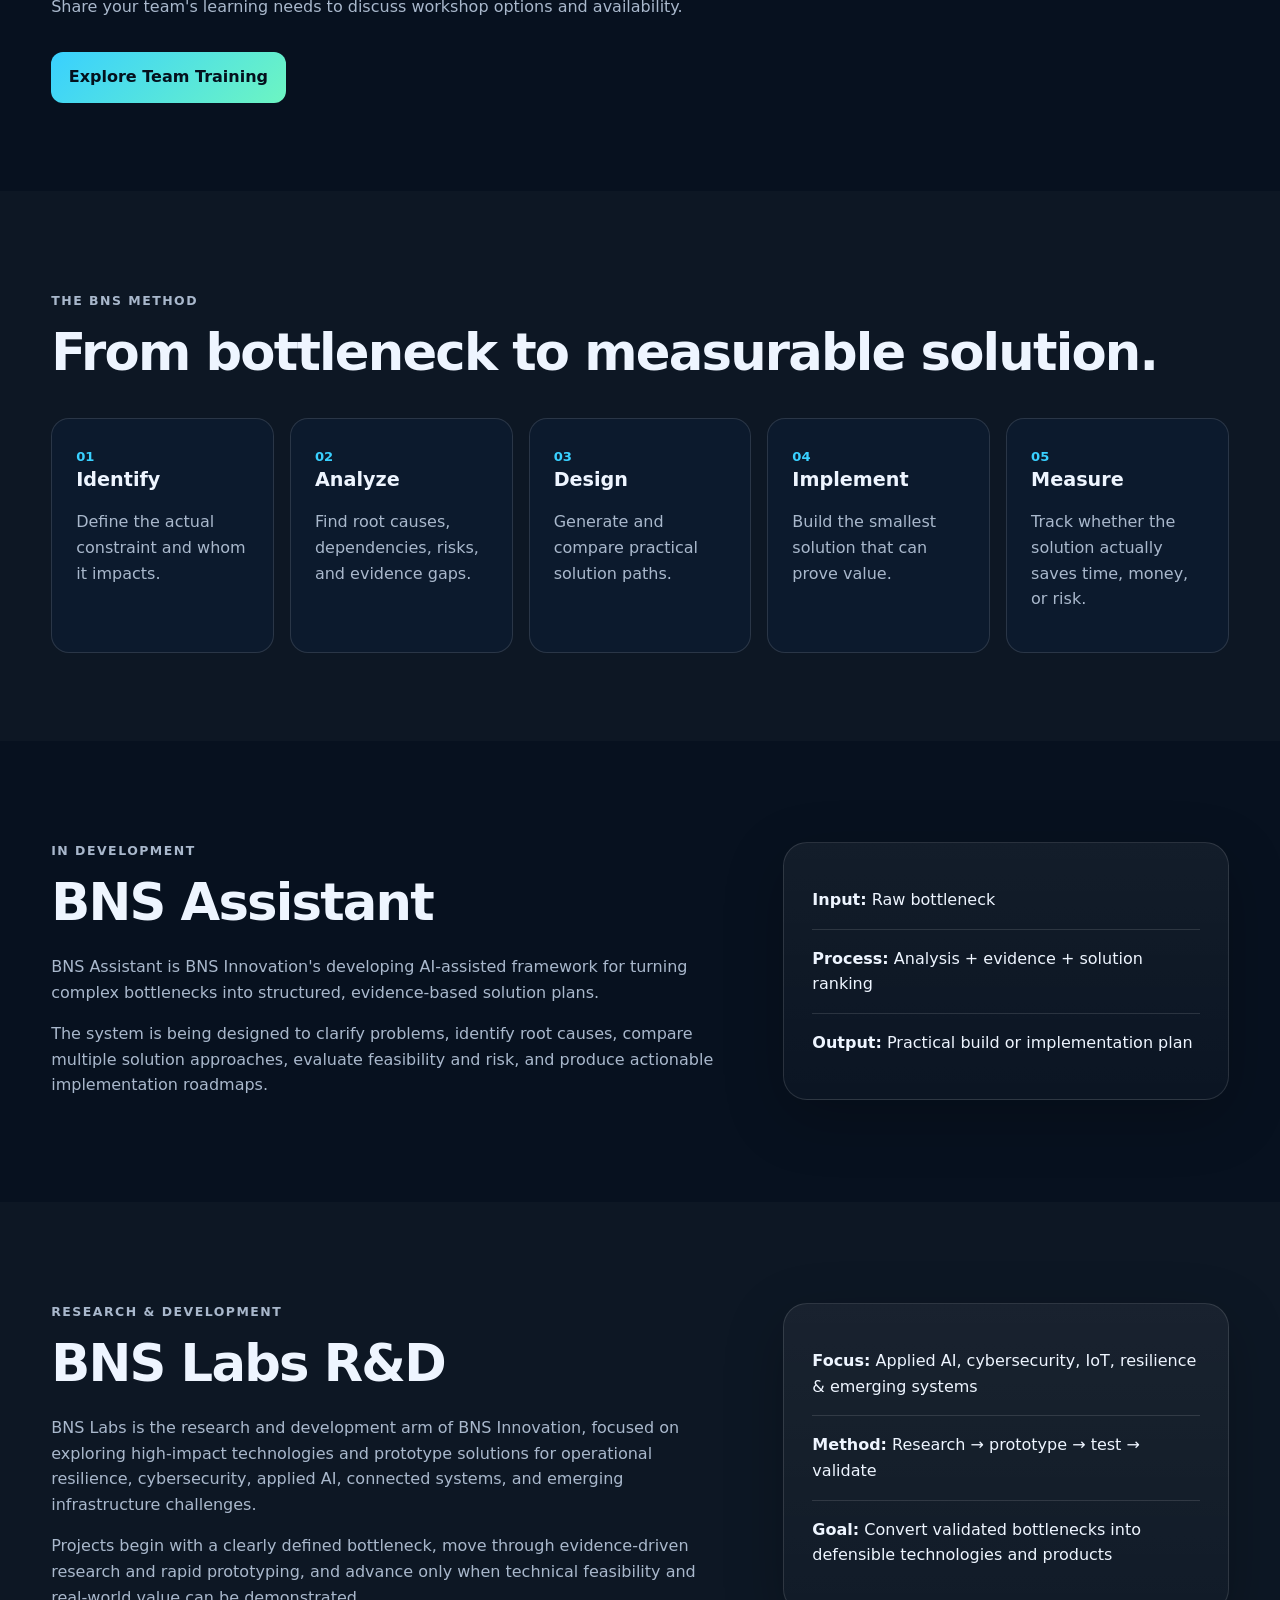
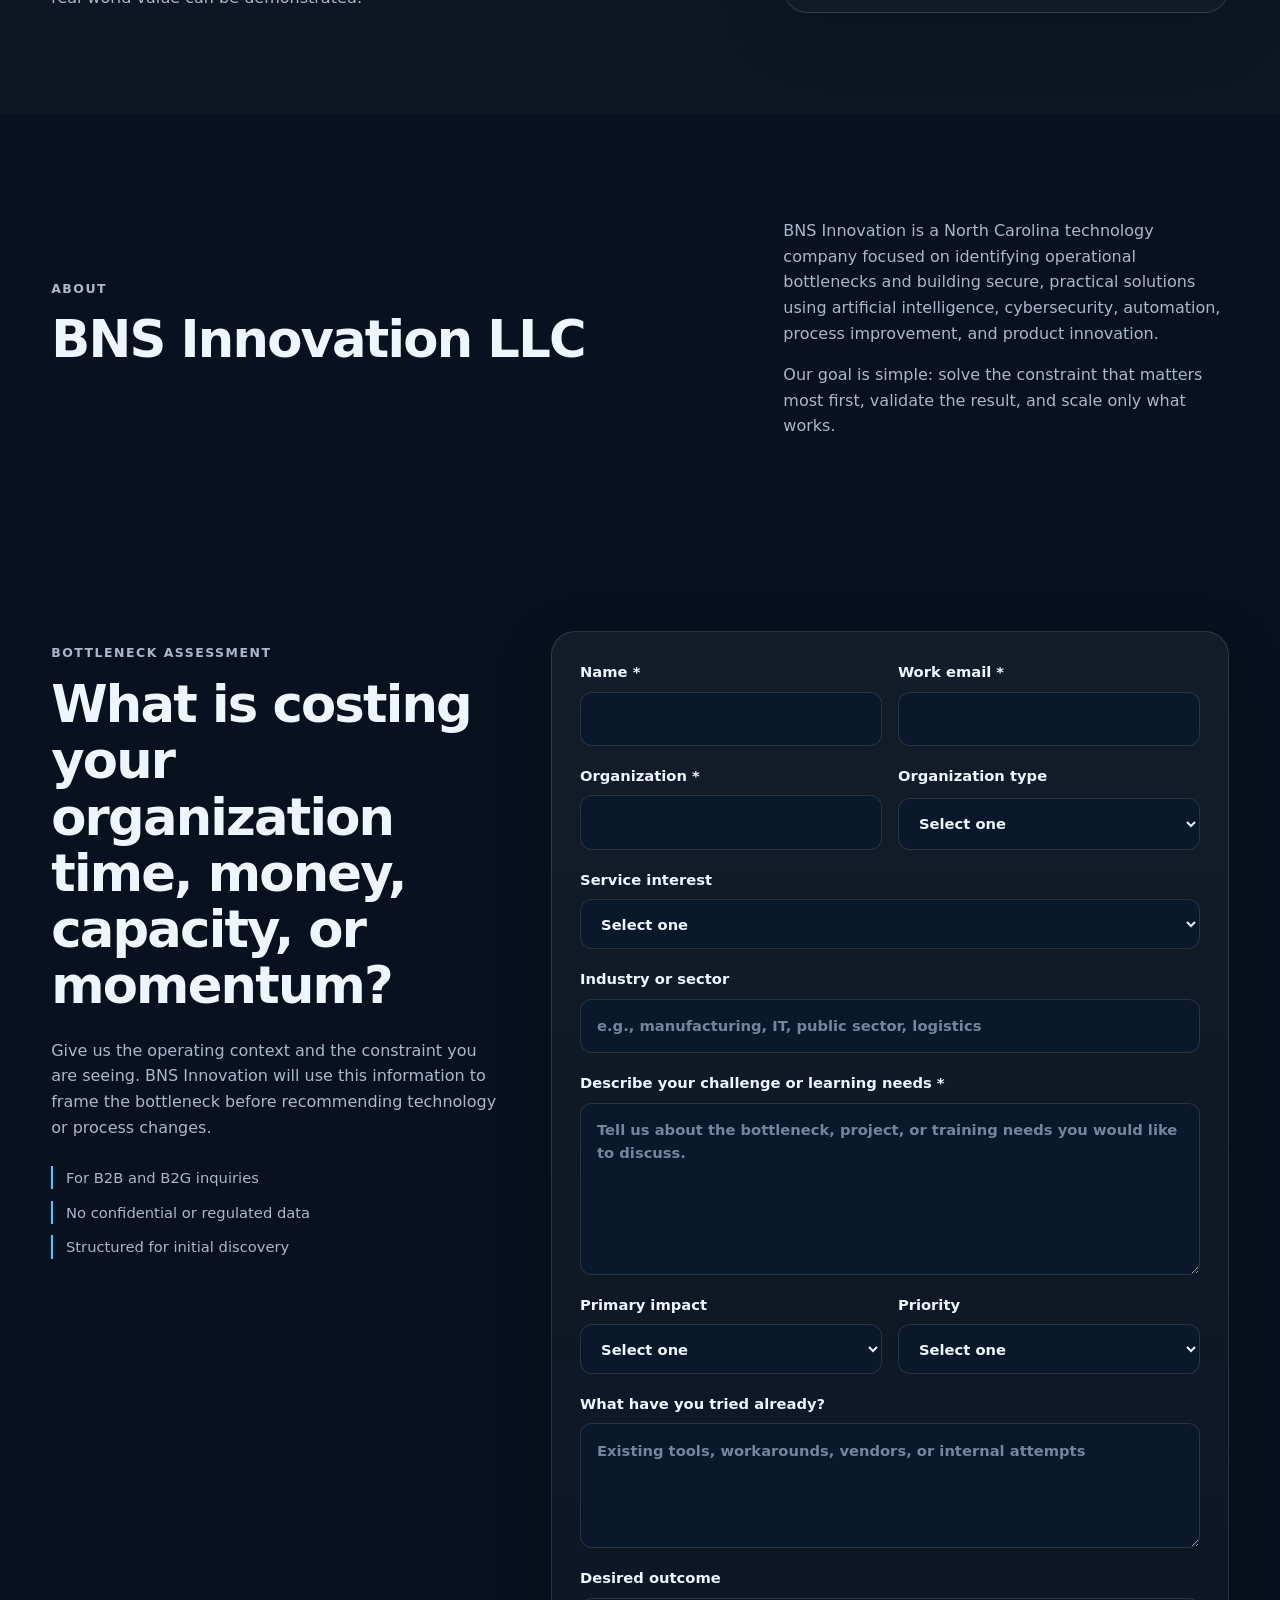
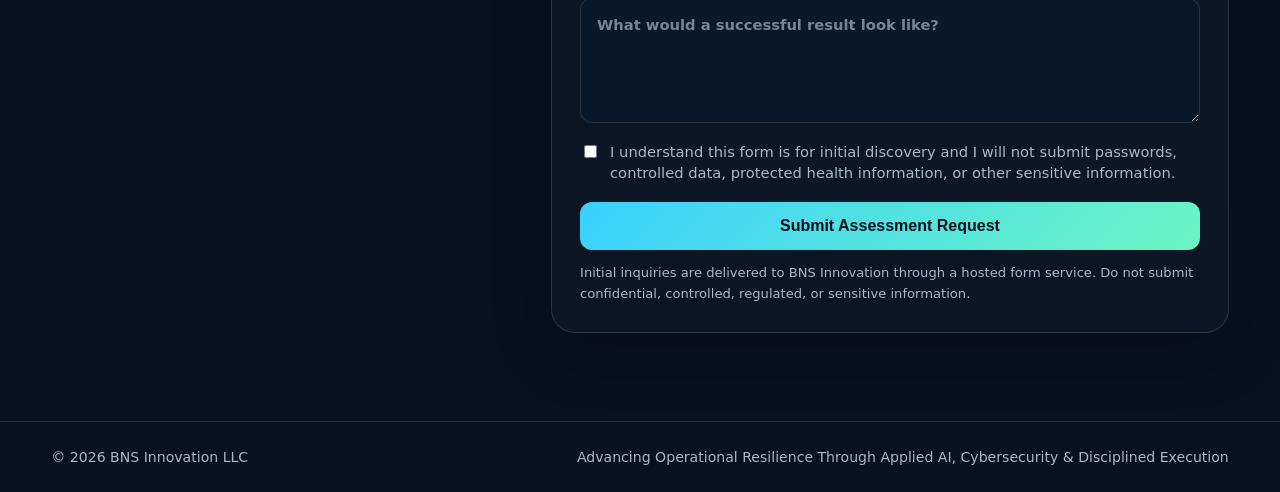
==== commit 2ce39103: "Refine positioning and add Academy and PMO service sections Add dedicated navigation, service descri" ====
--- a/index.html
+++ b/index.html
@@ -14,8 +14,11 @@
         <span class="brand-mark">BNS</span>
         <span class="brand-text">Innovation</span>
       </a>
-      <nav class="nav">
+      <button class="nav-toggle" type="button" aria-expanded="false" aria-controls="primary-nav">Menu</button>
+      <nav id="primary-nav" class="nav" aria-label="Main navigation">
         <a href="#services">Services</a>
+        <a href="#pmo">PMO Support</a>
+        <a href="#academy">BNS Academy</a>
         <a href="#method">Method</a>
         <a href="#assistant">BNS Assistant</a>
         <a href="#labs">BNS Labs R&amp;D</a>
@@ -29,7 +32,7 @@
     <section class="hero">
       <div class="container hero-grid">
         <div>
-          <p class="eyebrow">Engineering Operational Resilience Through Innovation by Applied AI & Cybersecurity</p>
+          <p class="eyebrow">Advancing Operational Resilience Through Applied AI, Cybersecurity &amp; Disciplined Execution</p>
           <h1>Identify what is slowing progress. Build what removes it.</h1>
           <p class="hero-copy">
             BNS Innovation helps businesses and organizations uncover costly operational bottlenecks
@@ -86,6 +89,58 @@
             <h3>Solution Prototyping</h3>
             <p>Convert a validated bottleneck into a lean product, service, automation, or implementation plan that can be tested quickly.</p>
           </article>
+        </div>
+      </div>
+    </section>
+
+    <section id="pmo" class="section alt" aria-labelledby="pmo-title">
+      <div class="container">
+        <p class="section-kicker">Project Coordination &amp; Delivery</p>
+        <h2 id="pmo-title">Project Management Office (PMO) Support</h2>
+        <p class="section-intro">Bring structure, visibility, and accountability to active projects. BNS helps teams clarify priorities, coordinate responsibilities, and keep decisions moving from planning through delivery.</p>
+        <div class="cards">
+          <article class="service-card">
+            <h3>Planning &amp; Coordination</h3>
+            <p>Organize milestones, task owners, schedules, and dependencies into a shared plan your team can follow.</p>
+          </article>
+          <article class="service-card">
+            <h3>Progress &amp; Risk Visibility</h3>
+            <p>Keep status reports, action logs, and risk registers current so leaders can see delays and decide what needs attention.</p>
+          </article>
+          <article class="service-card">
+            <h3>Documentation &amp; Follow-through</h3>
+            <p>Capture decisions, coordinate stakeholder updates, and track commitments through to completion.</p>
+          </article>
+        </div>
+        <p class="service-note">Start with one defined project. We agree on the scope, reporting cadence, and deliverables before work begins.</p>
+        <div class="contact-actions">
+          <a href="#contact" class="button primary" data-service="pmo">Discuss Your Project</a>
+        </div>
+      </div>
+    </section>
+
+    <section id="academy" class="section" aria-labelledby="academy-title">
+      <div class="container">
+        <p class="section-kicker">BNS Academy</p>
+        <h2 id="academy-title">Practical knowledge. Stronger teams.</h2>
+        <p class="section-intro">BNS Academy is developing practical learning experiences that connect technology knowledge with everyday business needs. Explore workshops designed to help teams work confidently with AI, recognize security risks, and adopt clearer processes.</p>
+        <div class="cards">
+          <article class="service-card">
+            <h3>Applied AI at Work</h3>
+            <p>Explore useful AI workflows, effective prompts, and ways to review outputs while protecting business information.</p>
+          </article>
+          <article class="service-card">
+            <h3>Cybersecurity Awareness</h3>
+            <p>Build everyday habits for recognizing phishing, protecting accounts, and handling information responsibly.</p>
+          </article>
+          <article class="service-card">
+            <h3>Workflow &amp; Team Practices</h3>
+            <p>Learn how to document repeatable tasks, clarify responsibilities, and improve handoffs across a team.</p>
+          </article>
+        </div>
+        <p class="service-note">Share your team's learning needs to discuss workshop options and availability.</p>
+        <div class="contact-actions">
+          <a href="#contact" class="button primary" data-service="academy">Explore Team Training</a>
         </div>
       </div>
     </section>
@@ -222,13 +277,26 @@
           </div>
 
           <label>
+            Service interest
+            <select name="service_interest" id="service-interest">
+              <option value="">Select one</option>
+              <option value="assessment">Bottleneck assessment</option>
+              <option value="automation">AI &amp; workflow automation</option>
+              <option value="cybersecurity">Cybersecurity readiness</option>
+              <option value="pmo">Project coordination &amp; PMO support</option>
+              <option value="academy">BNS Academy / team training</option>
+              <option value="other">Other / not sure yet</option>
+            </select>
+          </label>
+
+          <label>
             Industry or sector
             <input type="text" name="industry" placeholder="e.g., manufacturing, IT, public sector, logistics" />
           </label>
 
           <label>
-            Describe the bottleneck *
-            <textarea name="bottleneck" rows="6" required placeholder="What is happening, where does the process slow down or fail, and whom does it affect?"></textarea>
+            Describe your challenge or learning needs *
+            <textarea name="bottleneck" rows="6" required placeholder="Tell us about the bottleneck, project, or training needs you would like to discuss."></textarea>
           </label>
 
           <div class="form-grid two-col">
@@ -283,8 +351,36 @@
   <footer class="footer">
     <div class="container footer-wrap">
       <span>© 2026 BNS Innovation LLC</span>
-      <span>Engineering Operational Resilience Through Innovation by Applied AI & Cybersecurity</span>
+      <span>Advancing Operational Resilience Through Applied AI, Cybersecurity &amp; Disciplined Execution</span>
     </div>
   </footer>
+  <script>
+    const header = document.querySelector('.site-header');
+    const toggle = document.querySelector('.nav-toggle');
+    const nav = document.querySelector('#primary-nav');
+    header.classList.add('nav-ready');
+
+    function closeMenu() {
+      toggle.setAttribute('aria-expanded', 'false');
+    }
+
+    toggle.addEventListener('click', () => {
+      toggle.setAttribute('aria-expanded', String(toggle.getAttribute('aria-expanded') !== 'true'));
+    });
+    nav.addEventListener('click', (event) => {
+      if (event.target.closest('a')) closeMenu();
+    });
+    header.addEventListener('keydown', (event) => {
+      if (event.key === 'Escape' && toggle.getAttribute('aria-expanded') === 'true') {
+        closeMenu();
+        toggle.focus();
+      }
+    });
+    document.querySelectorAll('[data-service]').forEach((link) => {
+      link.addEventListener('click', () => {
+        document.querySelector('#service-interest').value = link.dataset.service;
+      });
+    });
+  </script>
 </body>
 </html>
--- a/styles.css
+++ b/styles.css
@@ -16,6 +16,7 @@
 
 html {
   scroll-behavior: smooth;
+  scroll-padding-top: 96px;
 }
 
 body {
@@ -50,6 +51,7 @@
   align-items: center;
   justify-content: space-between;
   min-height: 72px;
+  gap: 20px;
 }
 
 .brand {
@@ -58,6 +60,7 @@
   gap: .65rem;
   font-weight: 800;
   letter-spacing: -.02em;
+  flex-shrink: 0;
 }
 
 .brand-mark {
@@ -78,9 +81,30 @@
 .nav {
   display: flex;
   align-items: center;
-  gap: 1.4rem;
-  color: var(--muted);
-  font-size: .95rem;
+  gap: 1rem;
+  color: var(--muted);
+  font-size: .9rem;
+}
+
+.nav a {
+  white-space: nowrap;
+}
+
+.nav-toggle {
+  display: none;
+  border: 1px solid var(--line);
+  border-radius: 10px;
+  padding: .65rem 1rem;
+  background: var(--panel);
+  color: var(--text);
+  font: inherit;
+  cursor: pointer;
+}
+
+a:focus-visible,
+button:focus-visible {
+  outline: 2px solid var(--accent);
+  outline-offset: 4px;
 }
 
 .nav a:hover {
@@ -224,6 +248,16 @@
   padding: 88px 0;
 }
 
+.section-intro {
+  max-width: 800px;
+  font-size: 1.1rem;
+}
+
+.service-note {
+  margin-top: 1.5rem;
+  max-width: 800px;
+}
+
 .alt {
   background: rgba(255,255,255,.025);
 }
@@ -384,10 +418,42 @@
   gap: 24px;
 }
 
+@media (max-width: 1100px) {
+  .nav-wrap {
+    flex-wrap: wrap;
+    gap: 0;
+    padding: 12px 0;
+  }
+
+  .nav-ready .nav-toggle {
+    display: inline-flex;
+  }
+
+  .nav {
+    width: 100%;
+    display: grid;
+    grid-template-columns: repeat(2, minmax(0, 1fr));
+    gap: 6px;
+    padding-top: 12px;
+  }
+
+  .nav a {
+    padding: .6rem .5rem;
+    white-space: normal;
+  }
+
+  .nav-ready .nav-toggle[aria-expanded="false"] + .nav {
+    display: none;
+  }
+}
+
+@media (prefers-reduced-motion: reduce) {
+  html {
+    scroll-behavior: auto;
+  }
+}
+
 @media (max-width: 900px) {
-  .nav {
-    display: none;
-  }
 
   .hero-grid,
   .split,
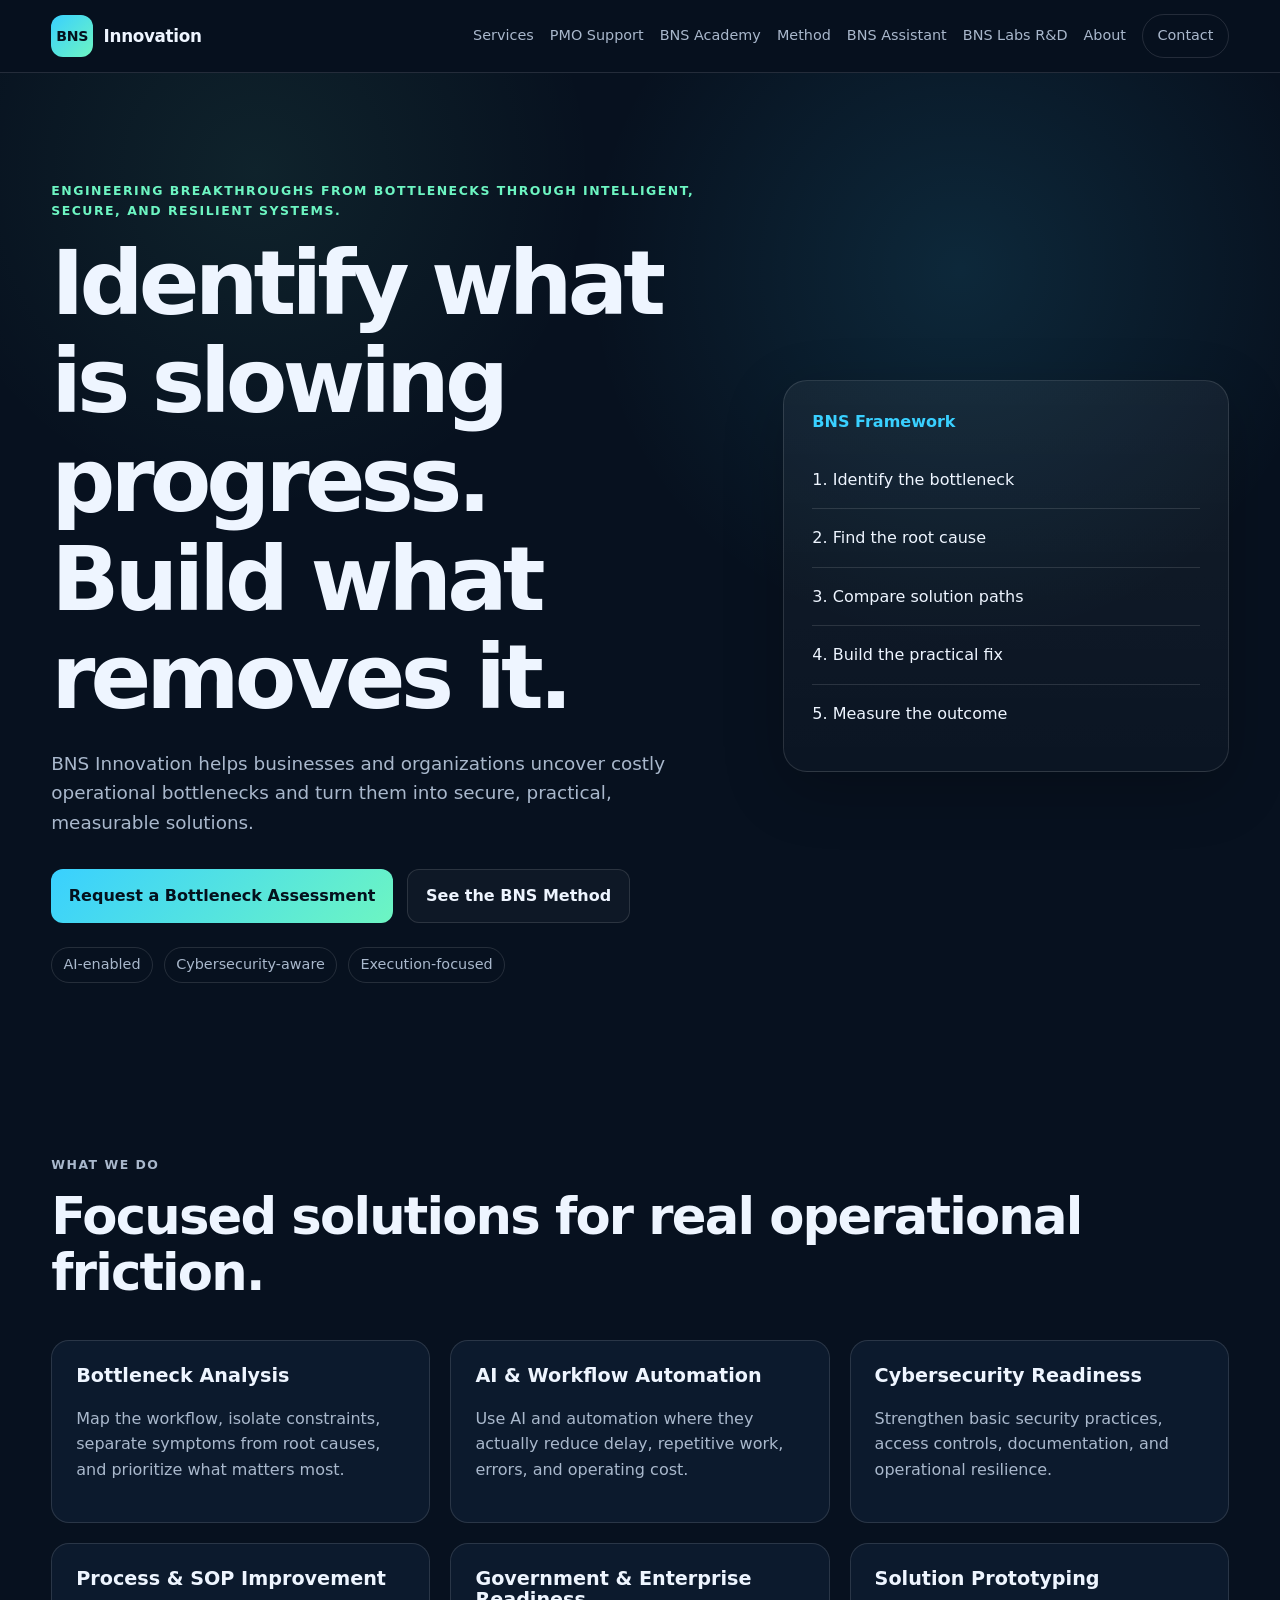
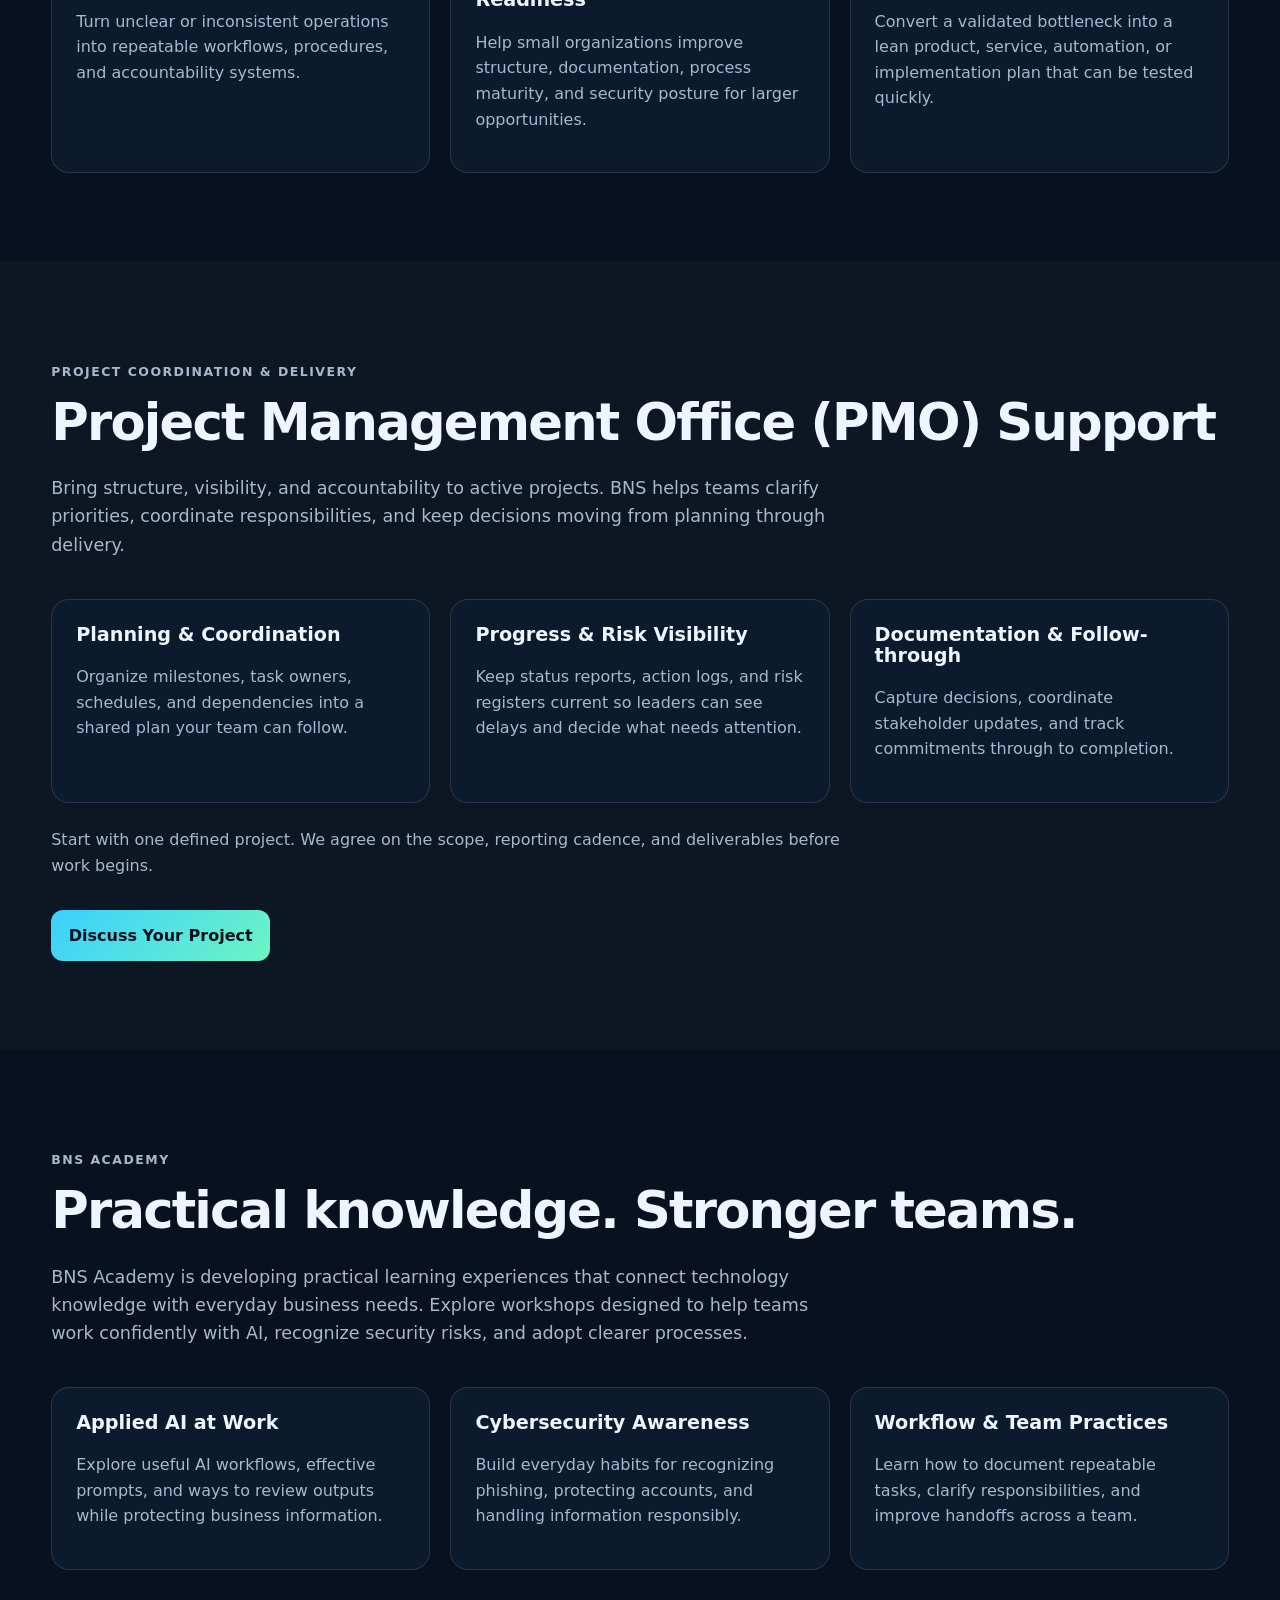
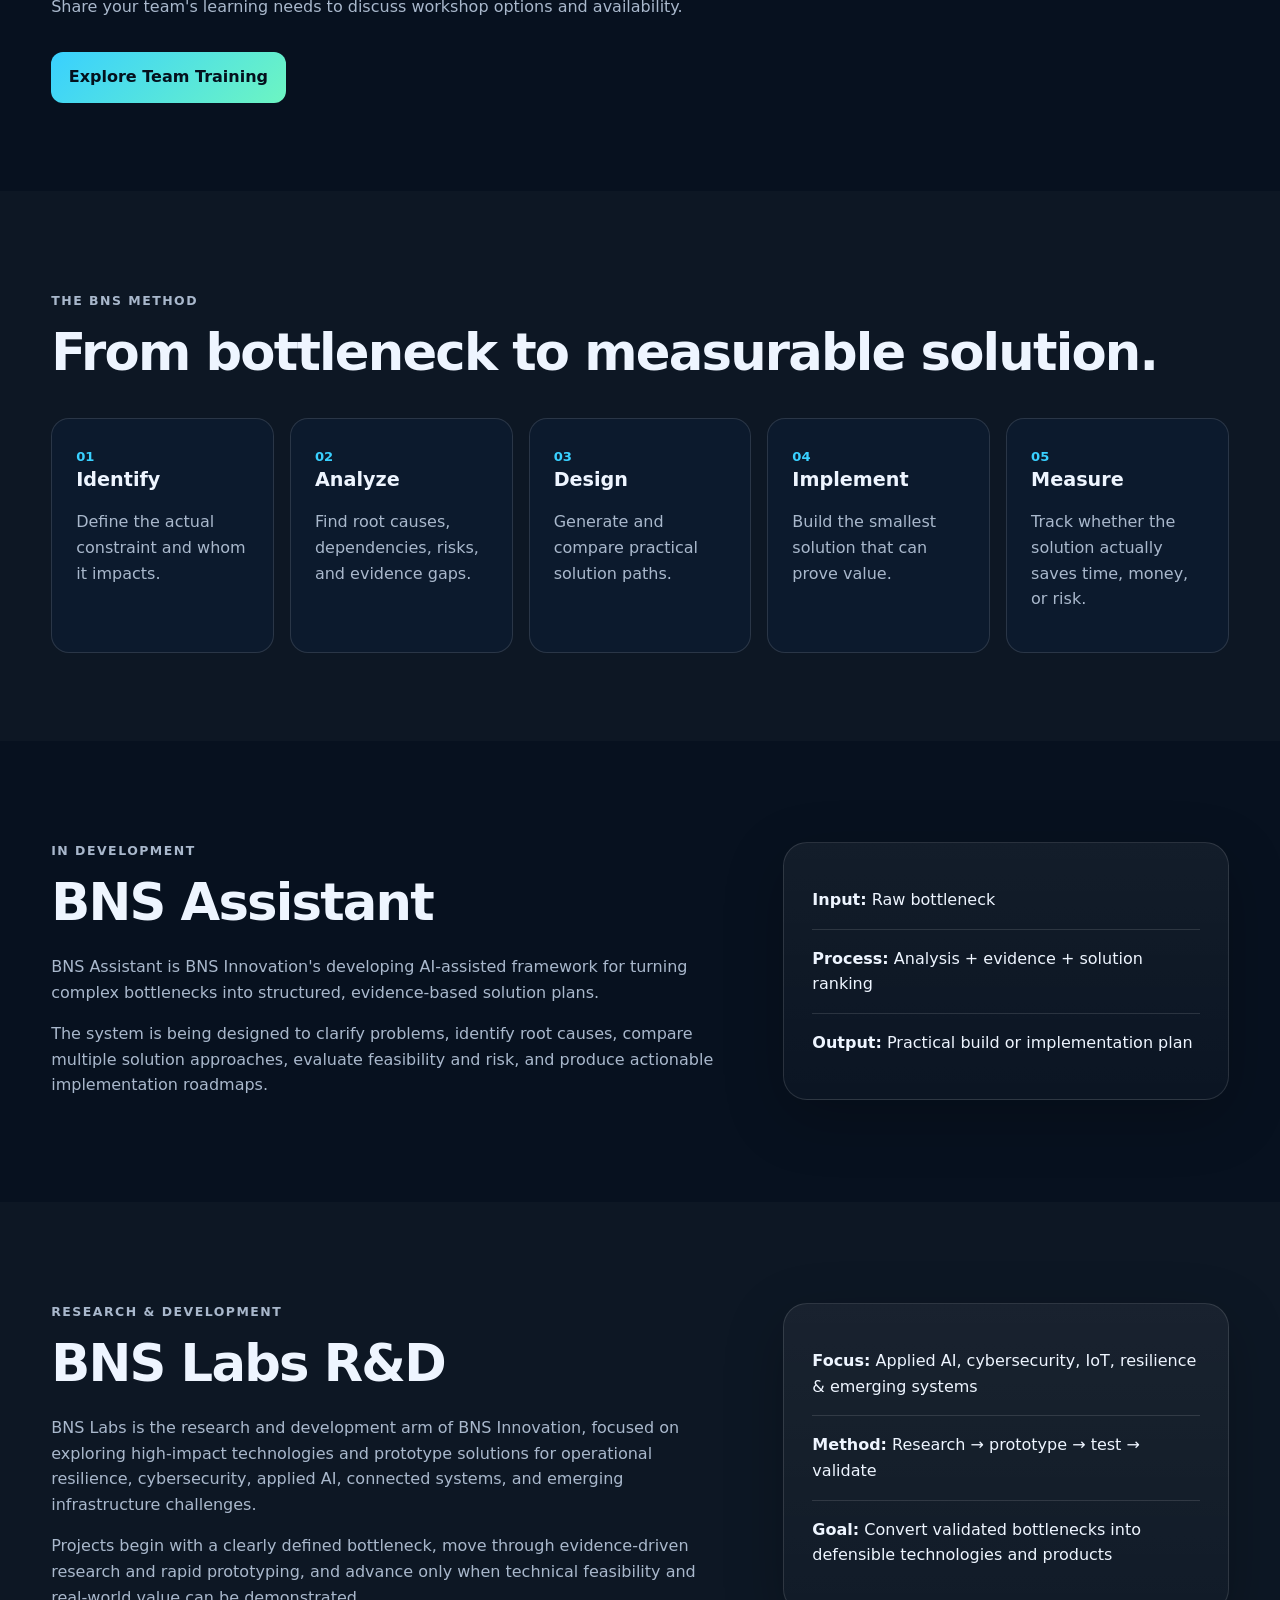
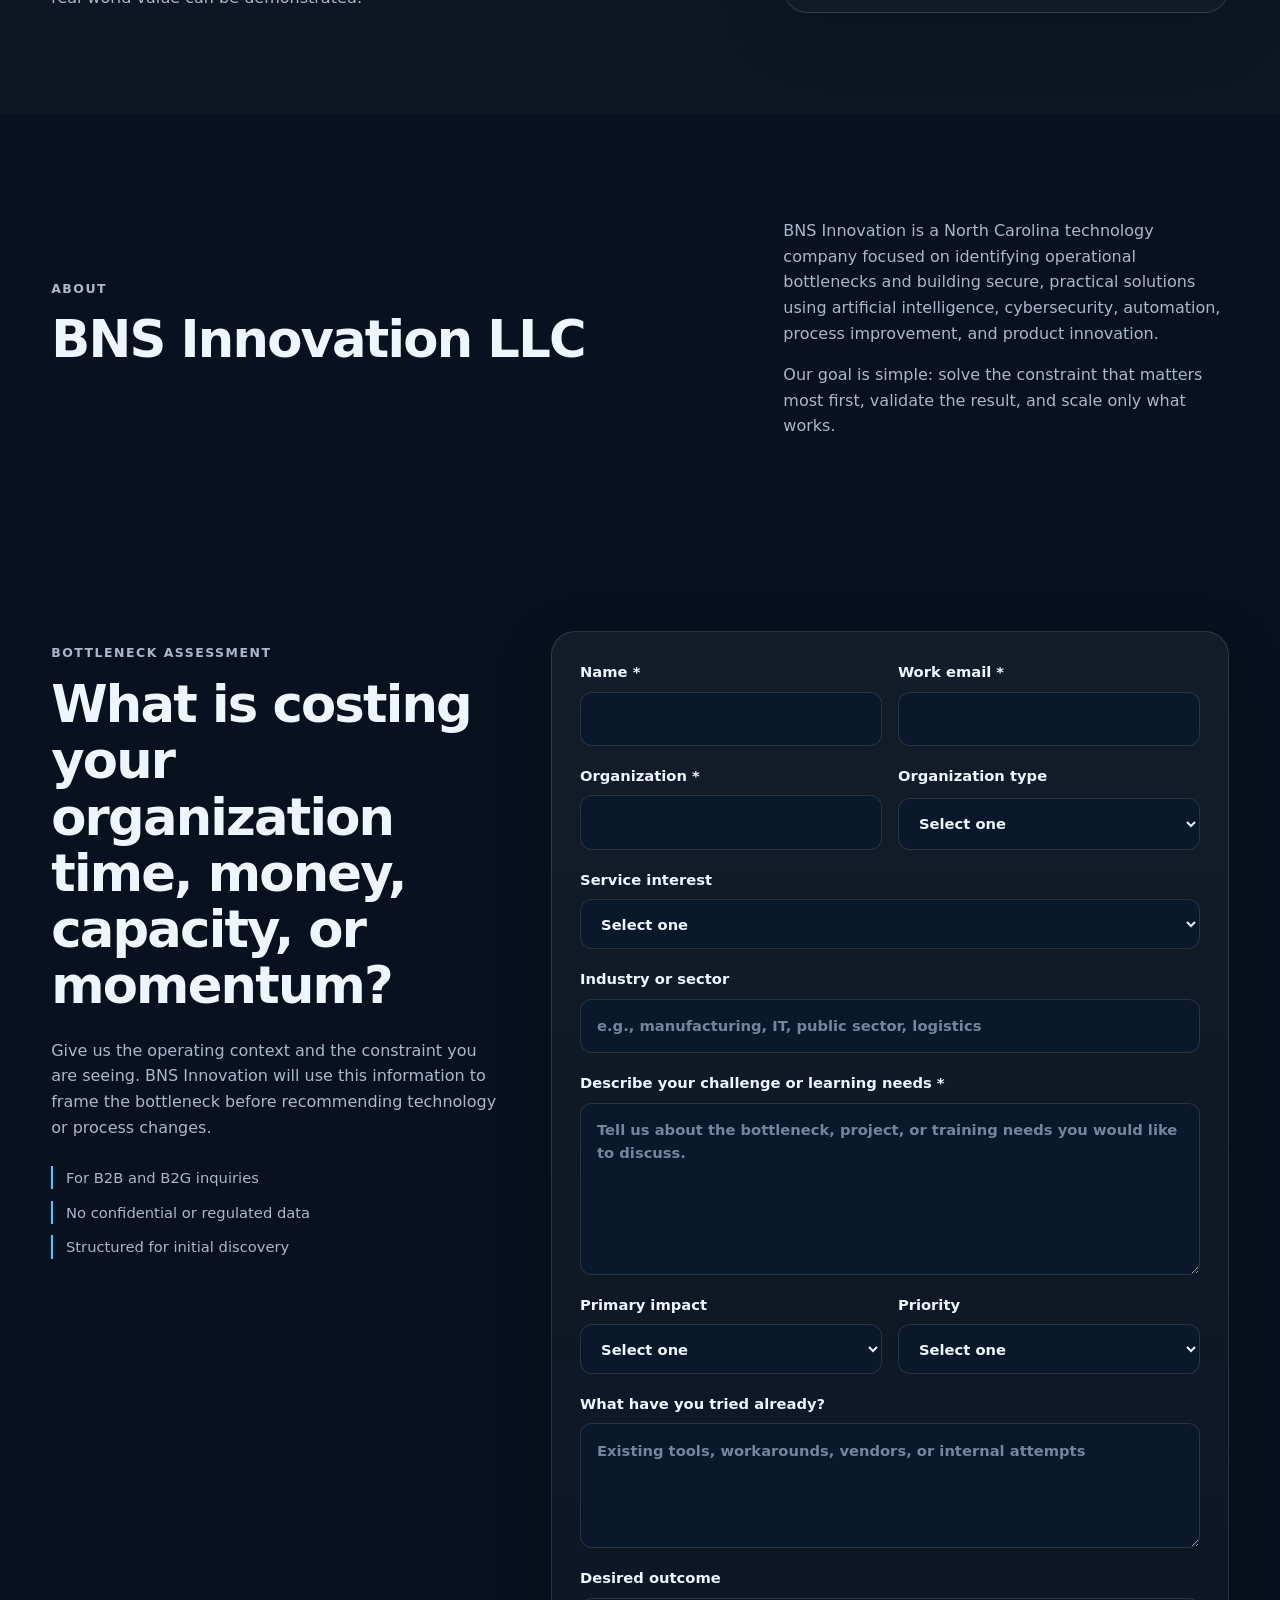
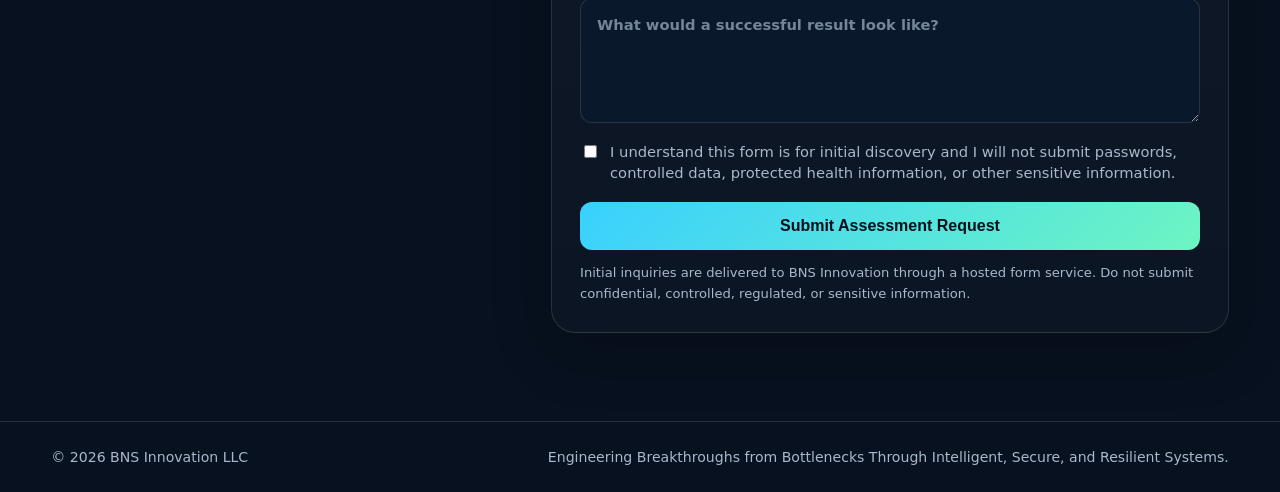
==== commit f6d41468: "Update hero and footer with approved BNS breakthroughs tagline" ====
--- a/index.html
+++ b/index.html
@@ -32,7 +32,7 @@
     <section class="hero">
       <div class="container hero-grid">
         <div>
-          <p class="eyebrow">Advancing Operational Resilience Through Applied AI, Cybersecurity &amp; Disciplined Execution</p>
+          <p class="eyebrow">Engineering Breakthroughs from Bottlenecks Through Intelligent, Secure, and Resilient Systems.</p>
           <h1>Identify what is slowing progress. Build what removes it.</h1>
           <p class="hero-copy">
             BNS Innovation helps businesses and organizations uncover costly operational bottlenecks
@@ -351,7 +351,7 @@
   <footer class="footer">
     <div class="container footer-wrap">
       <span>© 2026 BNS Innovation LLC</span>
-      <span>Advancing Operational Resilience Through Applied AI, Cybersecurity &amp; Disciplined Execution</span>
+      <span>Engineering Breakthroughs from Bottlenecks Through Intelligent, Secure, and Resilient Systems.</span>
     </div>
   </footer>
   <script>
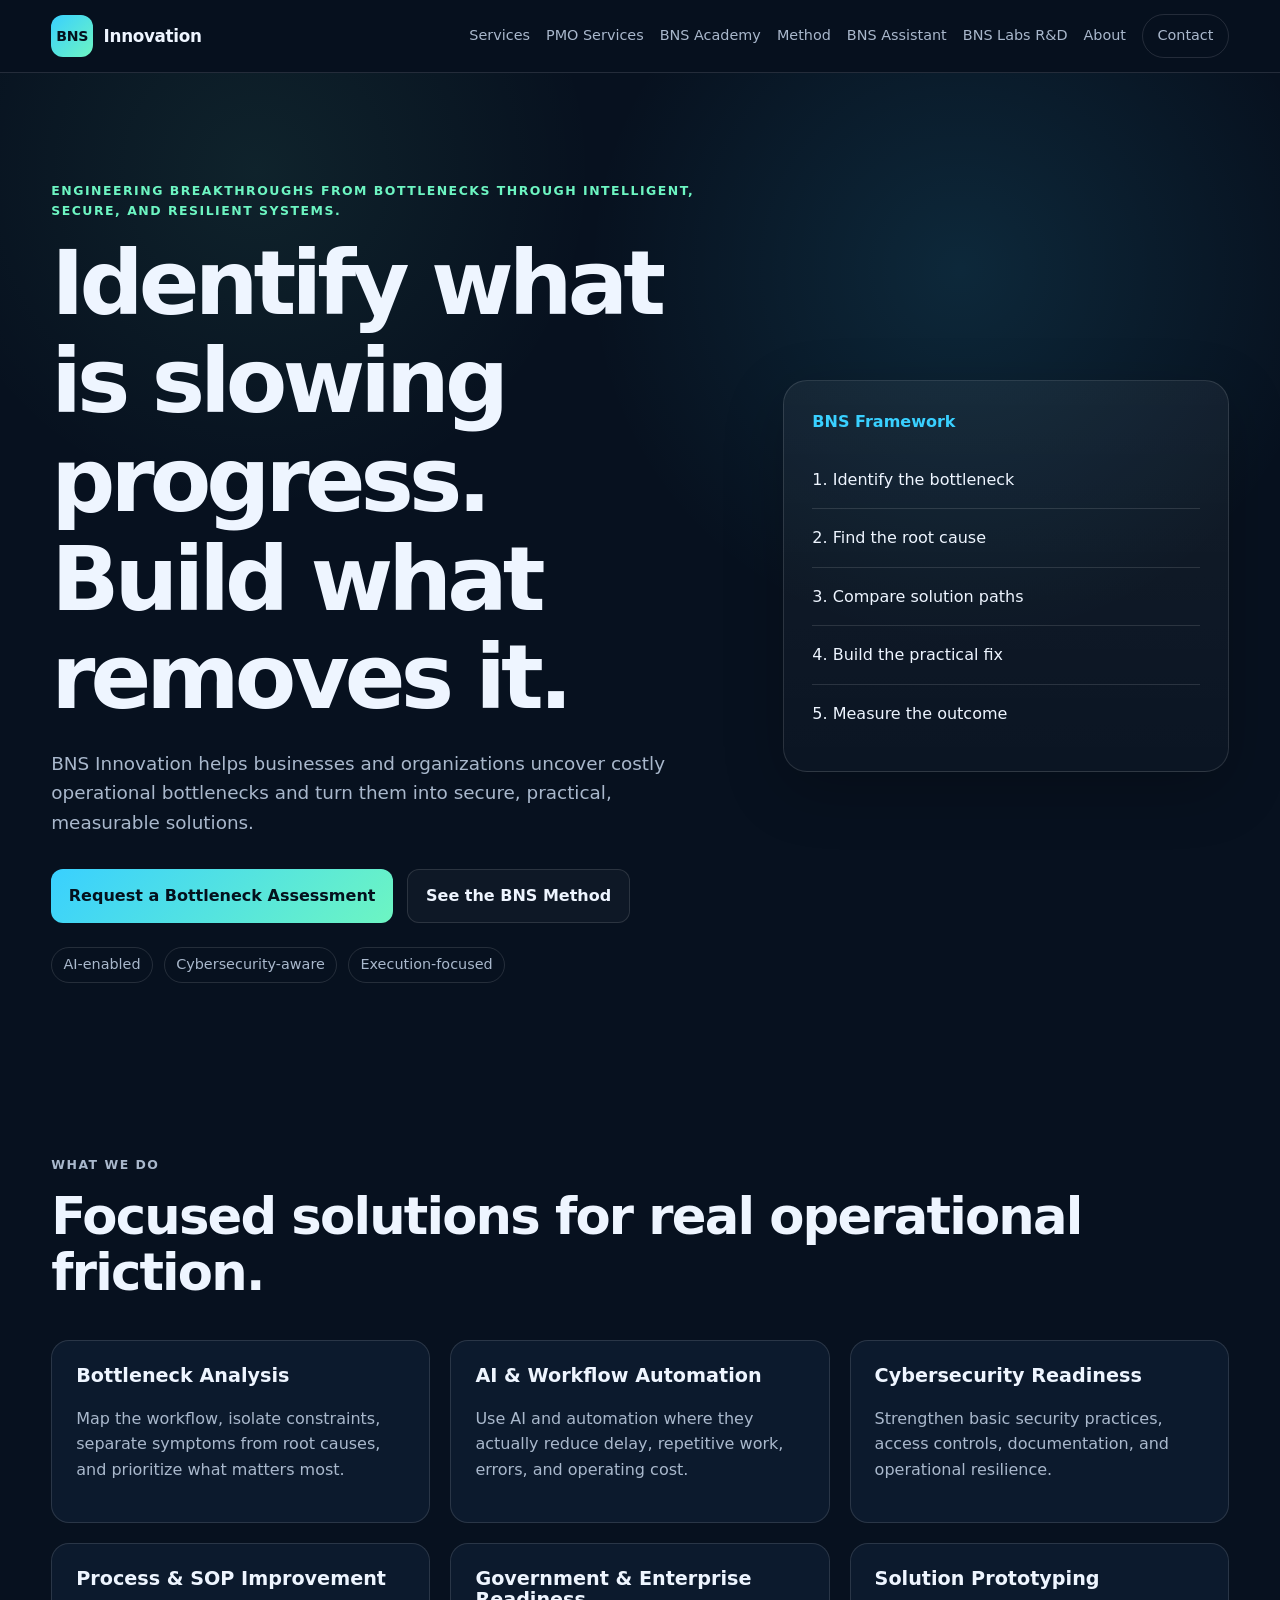
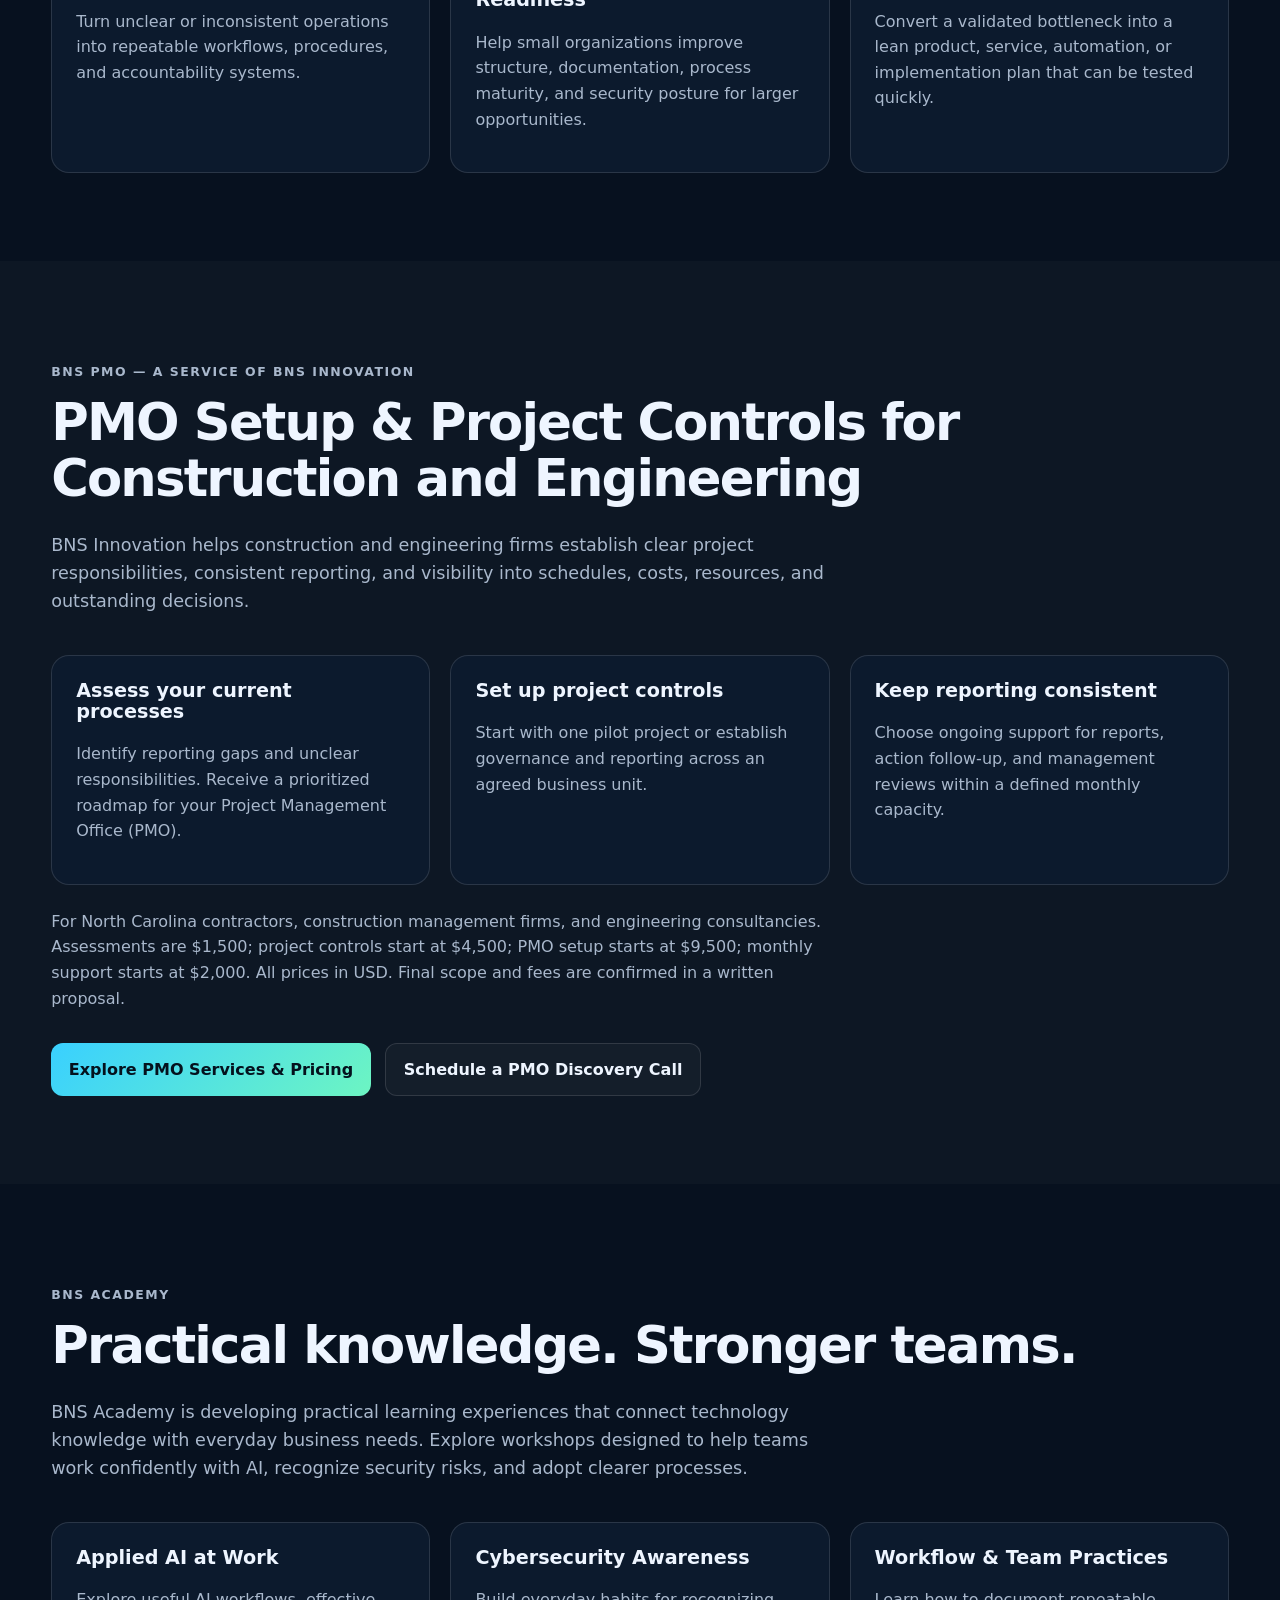
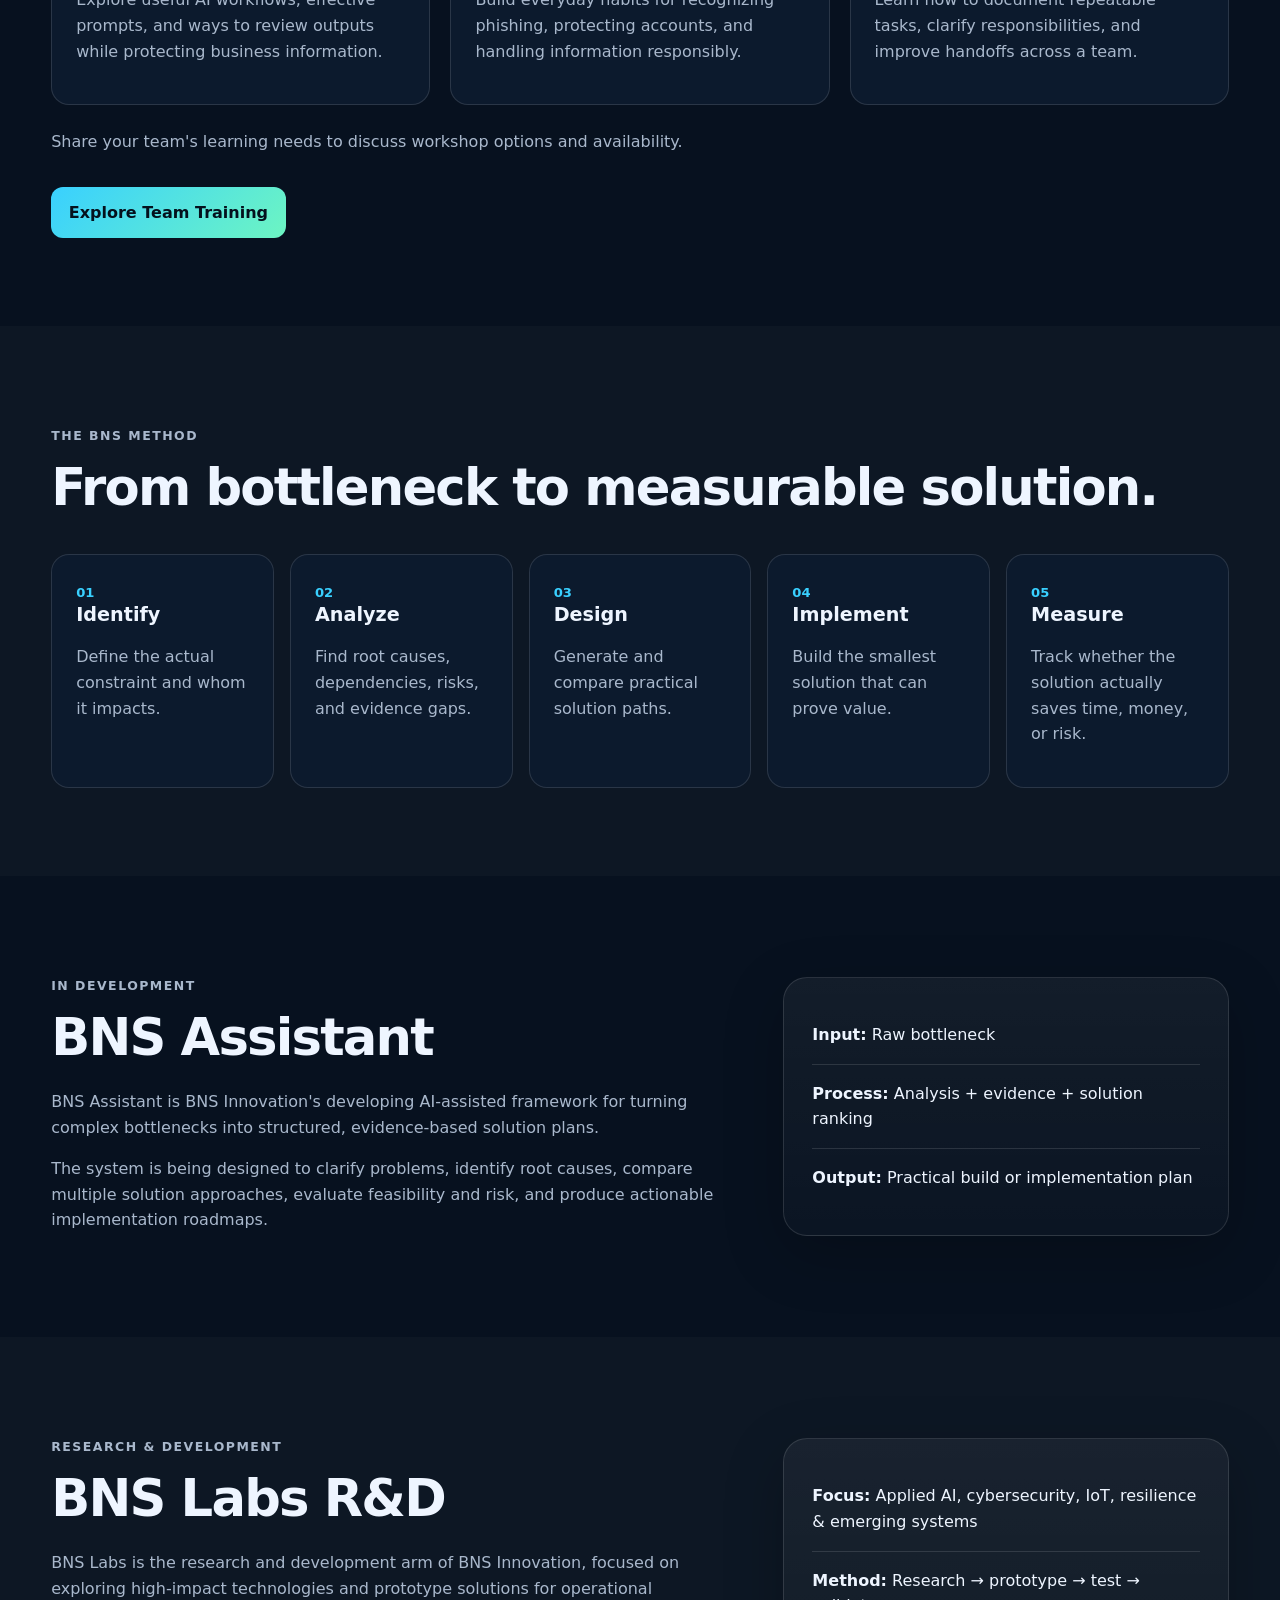
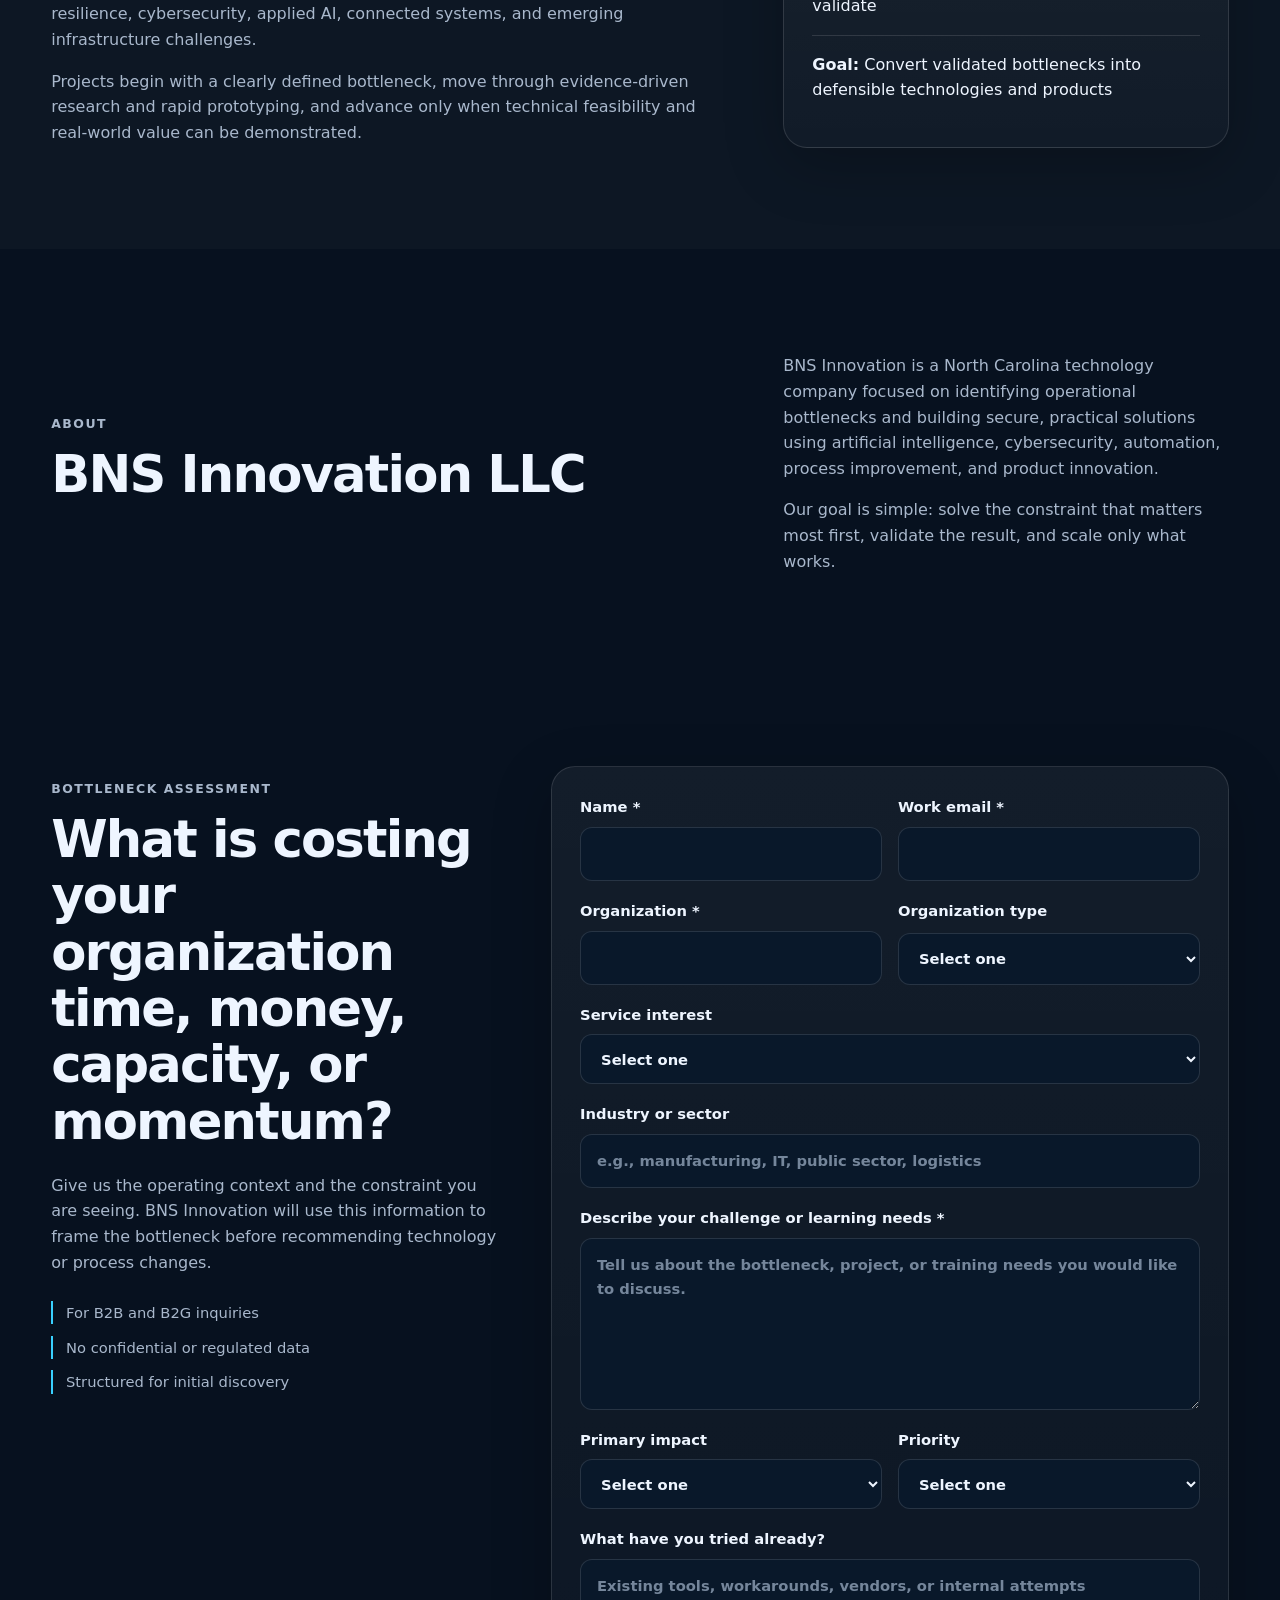
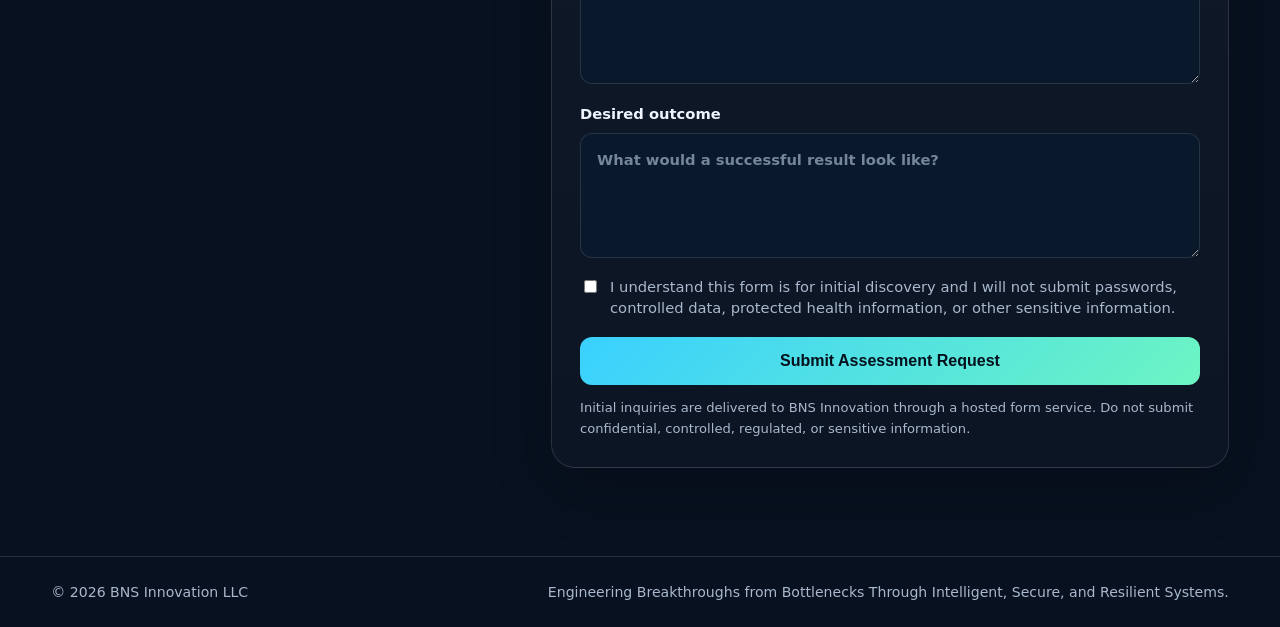
==== commit 2d496fe6: "Add construction and engineering PMO services for preview" ====
--- a/index.html
+++ b/index.html
@@ -17,7 +17,7 @@
       <button class="nav-toggle" type="button" aria-expanded="false" aria-controls="primary-nav">Menu</button>
       <nav id="primary-nav" class="nav" aria-label="Main navigation">
         <a href="#services">Services</a>
-        <a href="#pmo">PMO Support</a>
+        <a href="pmo/">PMO Services</a>
         <a href="#academy">BNS Academy</a>
         <a href="#method">Method</a>
         <a href="#assistant">BNS Assistant</a>
@@ -95,26 +95,27 @@
 
     <section id="pmo" class="section alt" aria-labelledby="pmo-title">
       <div class="container">
-        <p class="section-kicker">Project Coordination &amp; Delivery</p>
-        <h2 id="pmo-title">Project Management Office (PMO) Support</h2>
-        <p class="section-intro">Bring structure, visibility, and accountability to active projects. BNS helps teams clarify priorities, coordinate responsibilities, and keep decisions moving from planning through delivery.</p>
+        <p class="section-kicker">BNS PMO — a service of BNS Innovation</p>
+        <h2 id="pmo-title">PMO Setup &amp; Project Controls for Construction and Engineering</h2>
+        <p class="section-intro">BNS Innovation helps construction and engineering firms establish clear project responsibilities, consistent reporting, and visibility into schedules, costs, resources, and outstanding decisions.</p>
         <div class="cards">
           <article class="service-card">
-            <h3>Planning &amp; Coordination</h3>
-            <p>Organize milestones, task owners, schedules, and dependencies into a shared plan your team can follow.</p>
-          </article>
-          <article class="service-card">
-            <h3>Progress &amp; Risk Visibility</h3>
-            <p>Keep status reports, action logs, and risk registers current so leaders can see delays and decide what needs attention.</p>
-          </article>
-          <article class="service-card">
-            <h3>Documentation &amp; Follow-through</h3>
-            <p>Capture decisions, coordinate stakeholder updates, and track commitments through to completion.</p>
-          </article>
-        </div>
-        <p class="service-note">Start with one defined project. We agree on the scope, reporting cadence, and deliverables before work begins.</p>
+            <h3>Assess your current processes</h3>
+            <p>Identify reporting gaps and unclear responsibilities. Receive a prioritized roadmap for your Project Management Office (PMO).</p>
+          </article>
+          <article class="service-card">
+            <h3>Set up project controls</h3>
+            <p>Start with one pilot project or establish governance and reporting across an agreed business unit.</p>
+          </article>
+          <article class="service-card">
+            <h3>Keep reporting consistent</h3>
+            <p>Choose ongoing support for reports, action follow-up, and management reviews within a defined monthly capacity.</p>
+          </article>
+        </div>
+        <p class="service-note">For North Carolina contractors, construction management firms, and engineering consultancies. Assessments are $1,500; project controls start at $4,500; PMO setup starts at $9,500; monthly support starts at $2,000. All prices in USD. Final scope and fees are confirmed in a written proposal.</p>
         <div class="contact-actions">
-          <a href="#contact" class="button primary" data-service="pmo">Discuss Your Project</a>
+          <a href="pmo/" class="button primary">Explore PMO Services &amp; Pricing</a>
+          <a href="pmo/?package=discovery#inquiry" class="button secondary">Schedule a PMO Discovery Call</a>
         </div>
       </div>
     </section>
@@ -283,7 +284,7 @@
               <option value="assessment">Bottleneck assessment</option>
               <option value="automation">AI &amp; workflow automation</option>
               <option value="cybersecurity">Cybersecurity readiness</option>
-              <option value="pmo">Project coordination &amp; PMO support</option>
+              <option value="pmo">PMO setup &amp; project controls</option>
               <option value="academy">BNS Academy / team training</option>
               <option value="other">Other / not sure yet</option>
             </select>
@@ -354,33 +355,6 @@
       <span>Engineering Breakthroughs from Bottlenecks Through Intelligent, Secure, and Resilient Systems.</span>
     </div>
   </footer>
-  <script>
-    const header = document.querySelector('.site-header');
-    const toggle = document.querySelector('.nav-toggle');
-    const nav = document.querySelector('#primary-nav');
-    header.classList.add('nav-ready');
-
-    function closeMenu() {
-      toggle.setAttribute('aria-expanded', 'false');
-    }
-
-    toggle.addEventListener('click', () => {
-      toggle.setAttribute('aria-expanded', String(toggle.getAttribute('aria-expanded') !== 'true'));
-    });
-    nav.addEventListener('click', (event) => {
-      if (event.target.closest('a')) closeMenu();
-    });
-    header.addEventListener('keydown', (event) => {
-      if (event.key === 'Escape' && toggle.getAttribute('aria-expanded') === 'true') {
-        closeMenu();
-        toggle.focus();
-      }
-    });
-    document.querySelectorAll('[data-service]').forEach((link) => {
-      link.addEventListener('click', () => {
-        document.querySelector('#service-interest').value = link.dataset.service;
-      });
-    });
-  </script>
+  <script src="assets/site.js" defer></script>
 </body>
 </html>
--- a/styles.css
+++ b/styles.css
@@ -495,3 +495,10 @@
     flex-direction: column;
   }
 }
+
+/* Shared feedback for the existing contact form and PMO inquiry form. */
+.form-feedback { border-left: 3px solid var(--accent); padding: 12px 16px; background: var(--panel); font-size: .92rem; }
+.form-feedback[hidden] { display: none; }
+.form-feedback[data-kind="error"] { border-color: #ffb1ad; color: #ffccc9; }
+.form-feedback:focus { outline: 2px solid var(--accent); outline-offset: 4px; }
+.form-submit:disabled { opacity: .65; cursor: wait; }
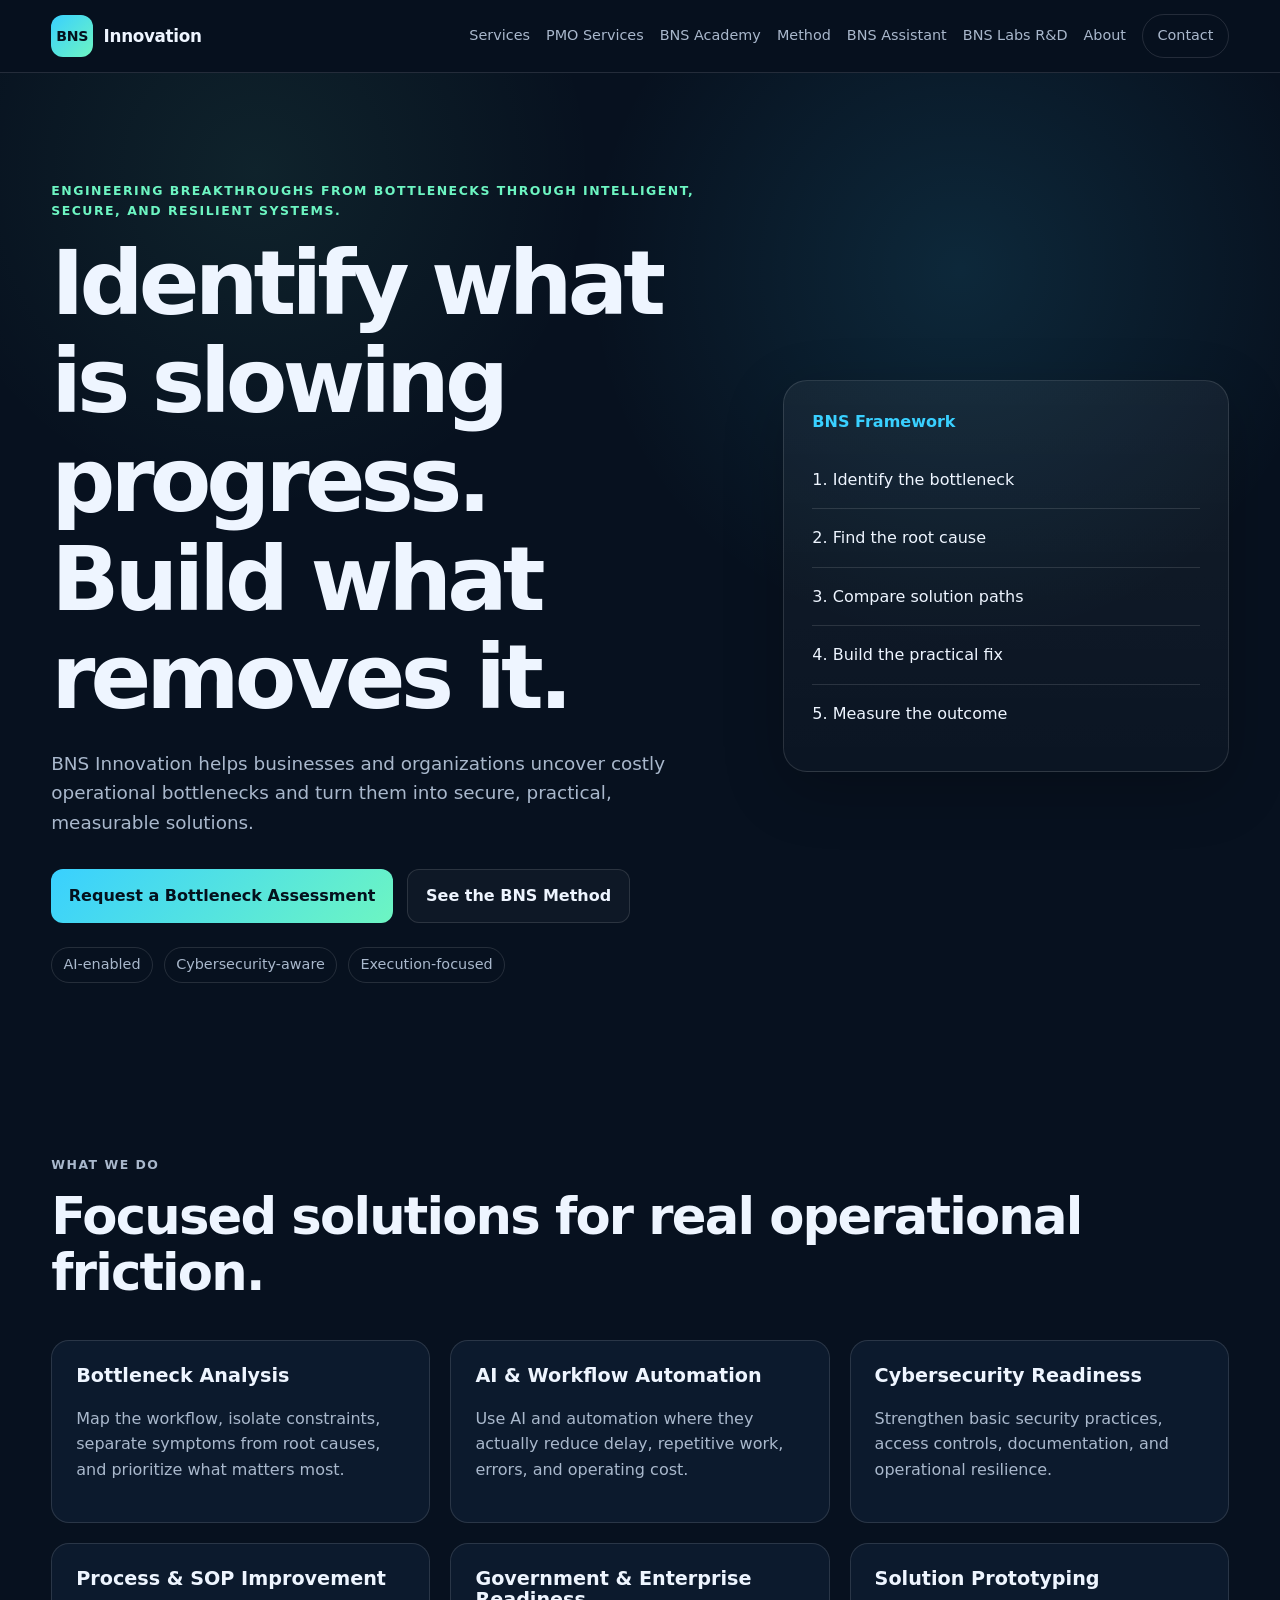
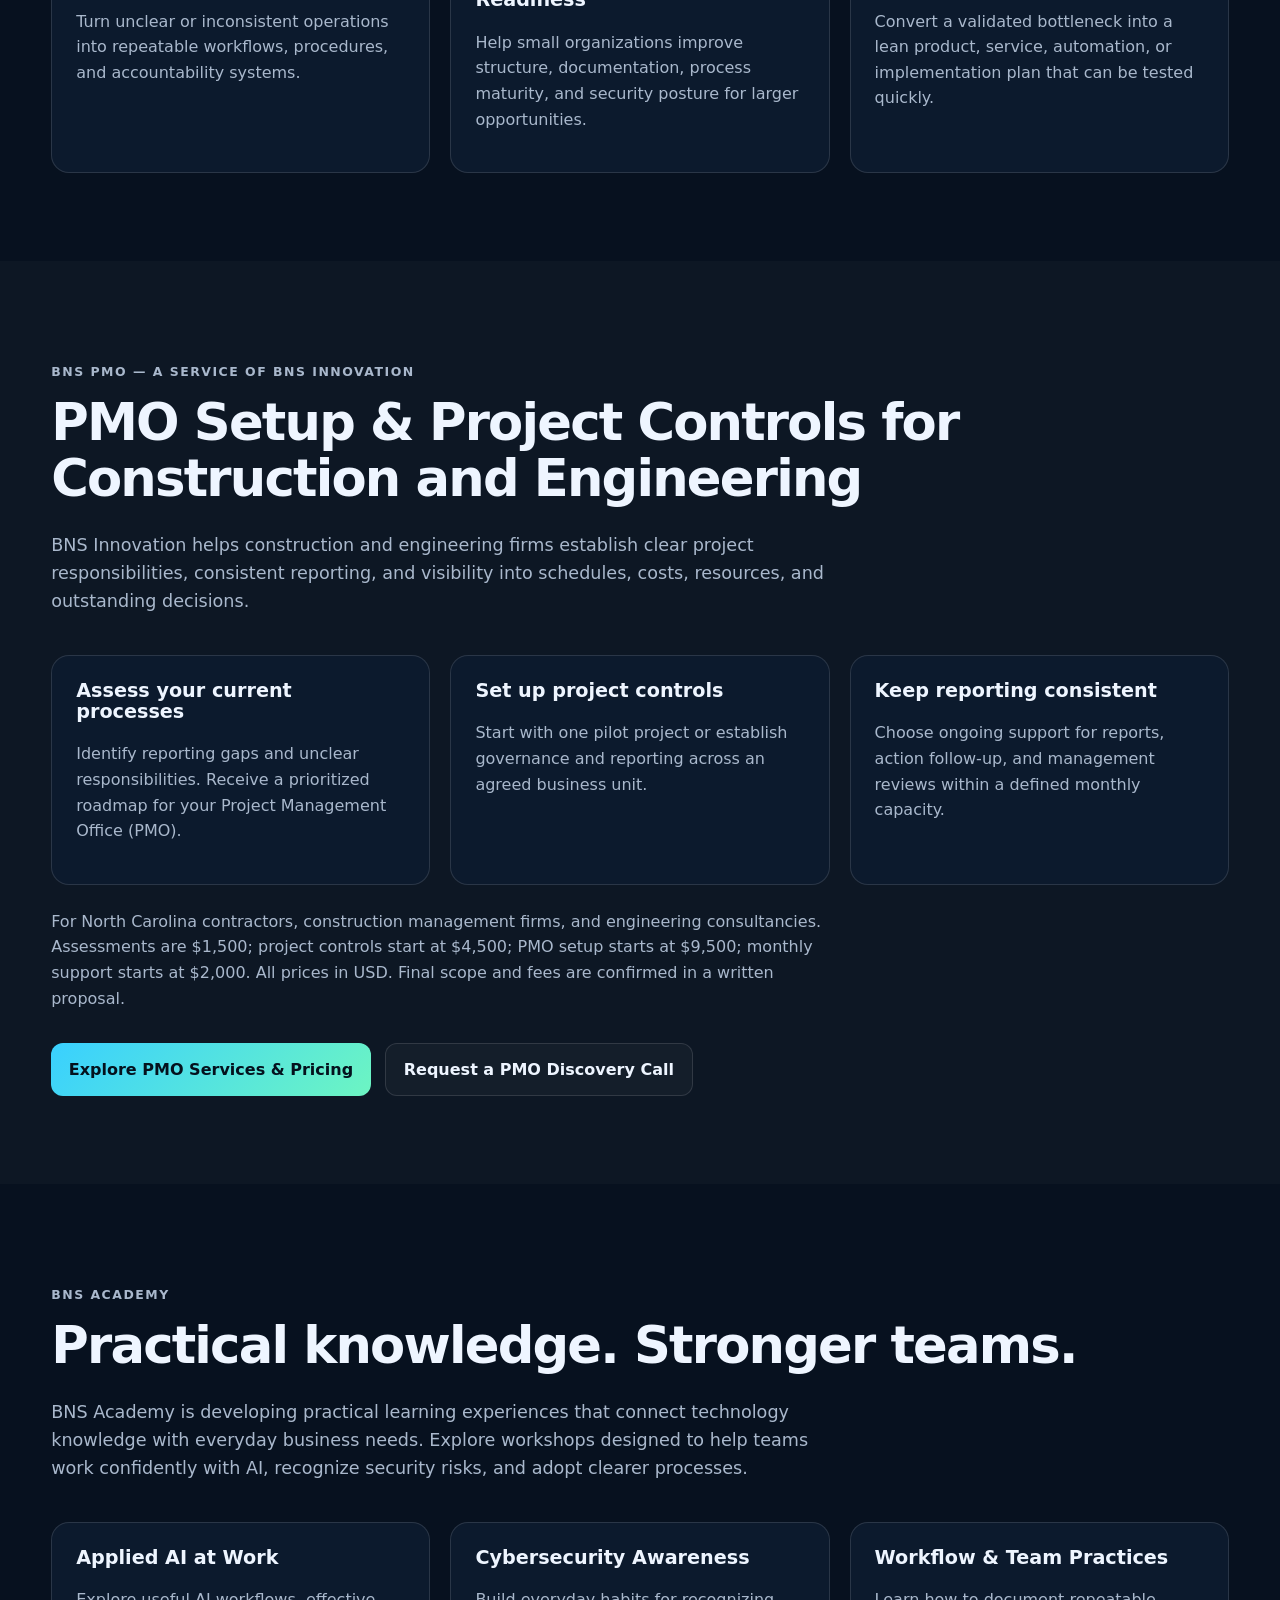
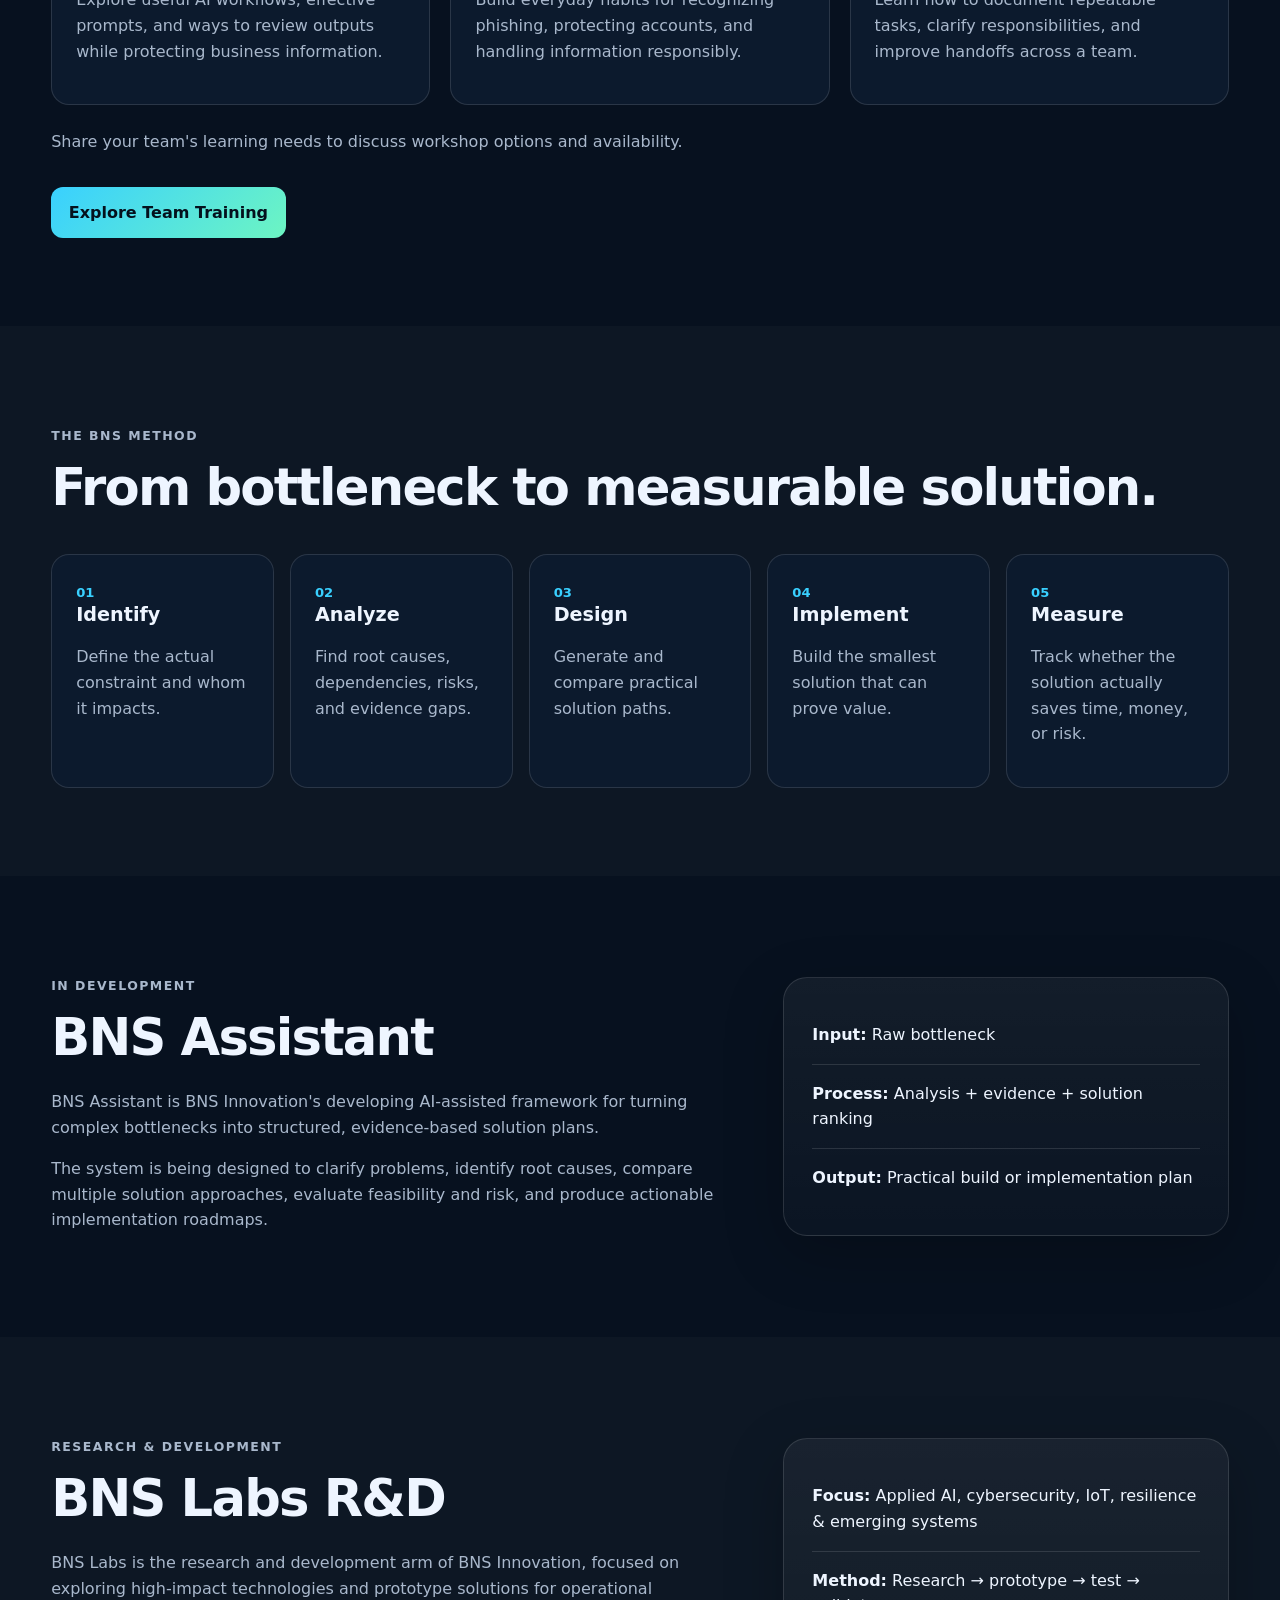
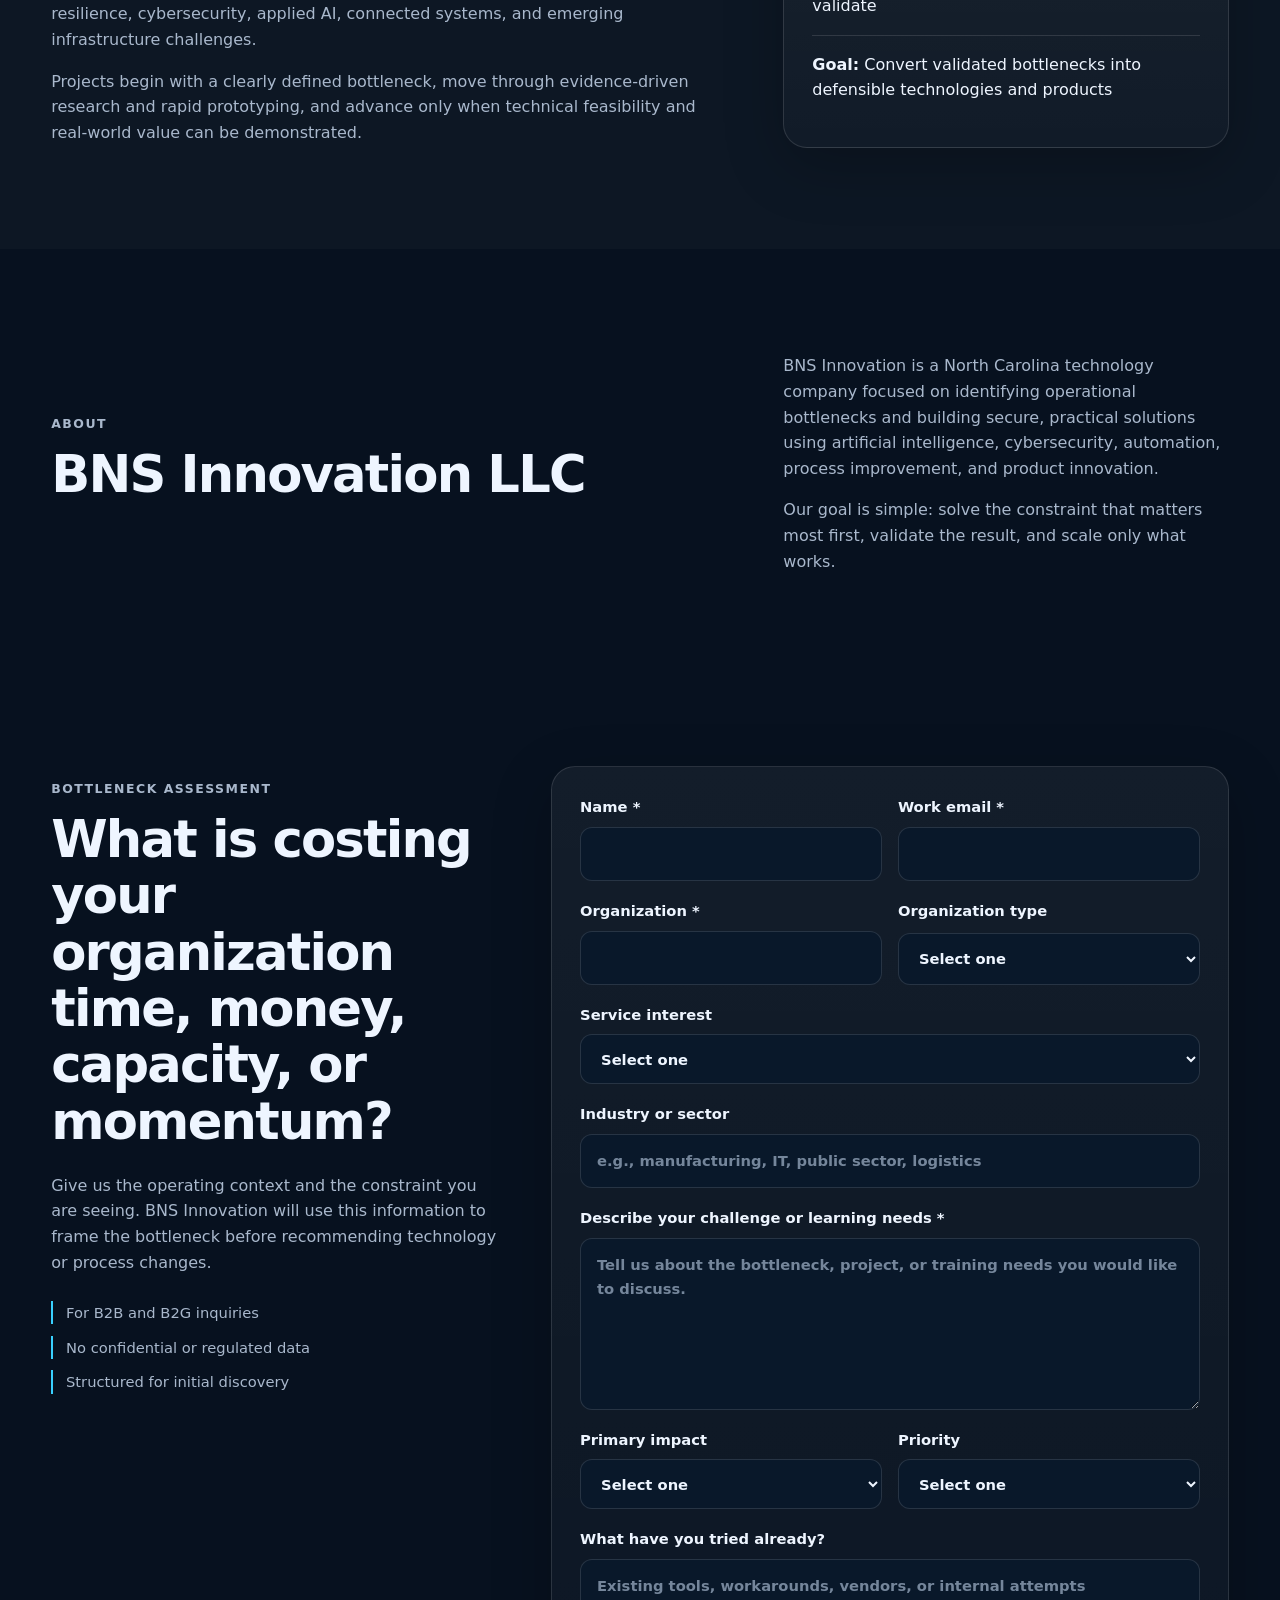
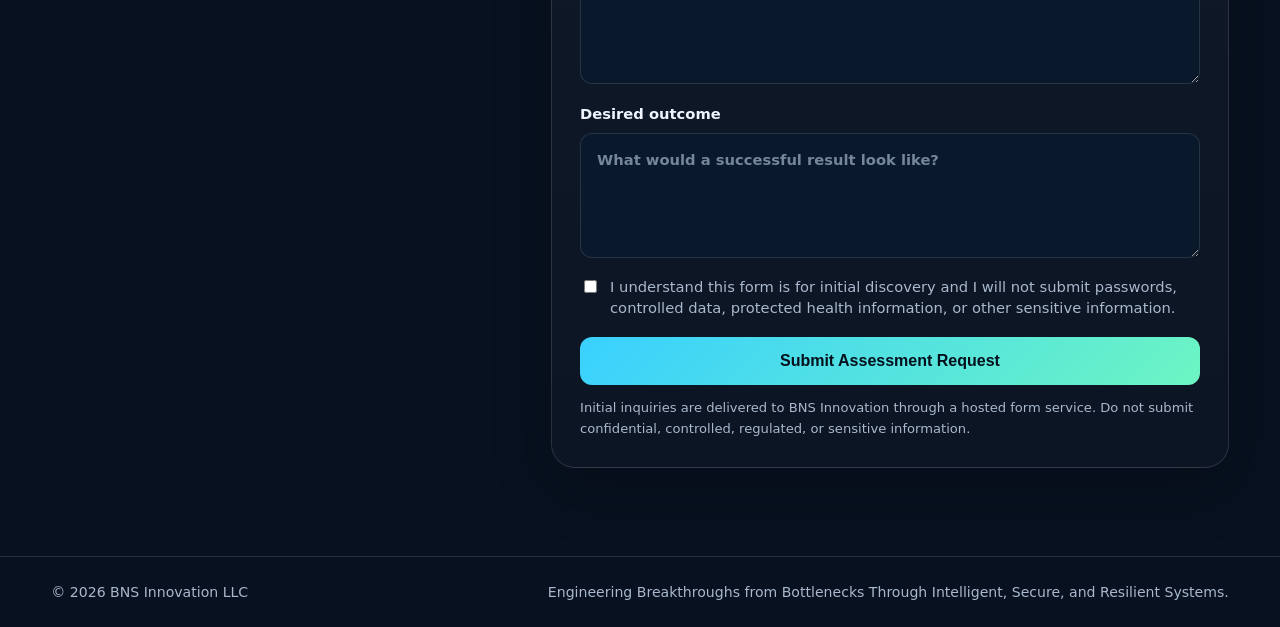
==== commit ce5b41ce: "Apply reviewed PMO revision and record 17 passing launch checks" ====
--- a/index.html
+++ b/index.html
@@ -5,6 +5,7 @@
   <meta name="viewport" content="width=device-width, initial-scale=1.0" />
   <title>BNS Innovation | Bottleneck Solutions</title>
   <meta name="description" content="BNS Innovation helps businesses and organizations identify costly bottlenecks and build secure, practical solutions using AI, cybersecurity, automation, and process improvement." />
+  <link rel="icon" href="data:image/svg+xml,%3Csvg xmlns='http://www.w3.org/2000/svg' viewBox='0 0 64 64'%3E%3Cdefs%3E%3ClinearGradient id='g' x1='0' y1='0' x2='1' y2='1'%3E%3Cstop offset='0' stop-color='%2339d0ff'/%3E%3Cstop offset='1' stop-color='%236df5c2'/%3E%3C/linearGradient%3E%3C/defs%3E%3Crect width='64' height='64' rx='14' fill='url(%23g)'/%3E%3Ctext x='32' y='40' font-family='Arial' font-weight='800' font-size='22' text-anchor='middle' fill='%2304111d'%3EBNS%3C/text%3E%3C/svg%3E" />
   <link rel="stylesheet" href="styles.css" />
 </head>
 <body>
@@ -115,7 +116,7 @@
         <p class="service-note">For North Carolina contractors, construction management firms, and engineering consultancies. Assessments are $1,500; project controls start at $4,500; PMO setup starts at $9,500; monthly support starts at $2,000. All prices in USD. Final scope and fees are confirmed in a written proposal.</p>
         <div class="contact-actions">
           <a href="pmo/" class="button primary">Explore PMO Services &amp; Pricing</a>
-          <a href="pmo/?package=discovery#inquiry" class="button secondary">Schedule a PMO Discovery Call</a>
+          <a href="pmo/?package=discovery#inquiry" class="button secondary">Request a PMO Discovery Call</a>
         </div>
       </div>
     </section>
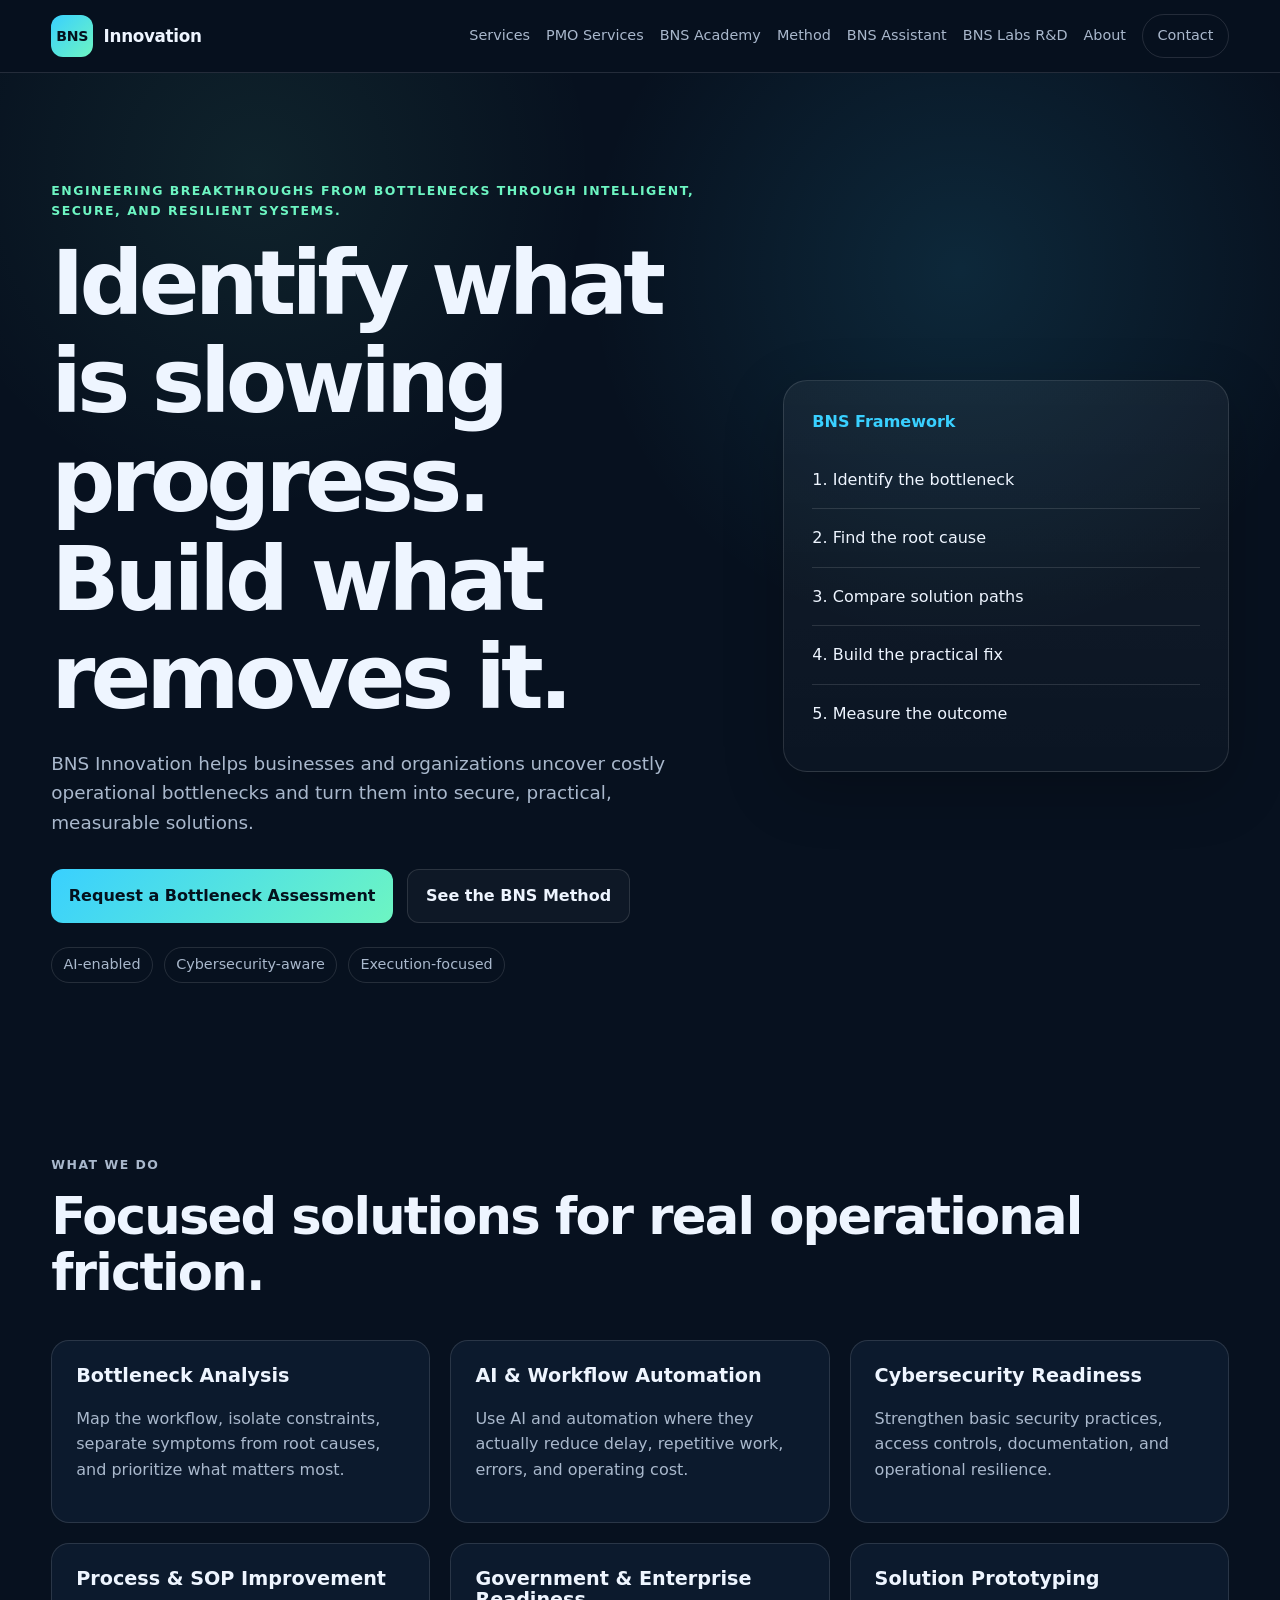
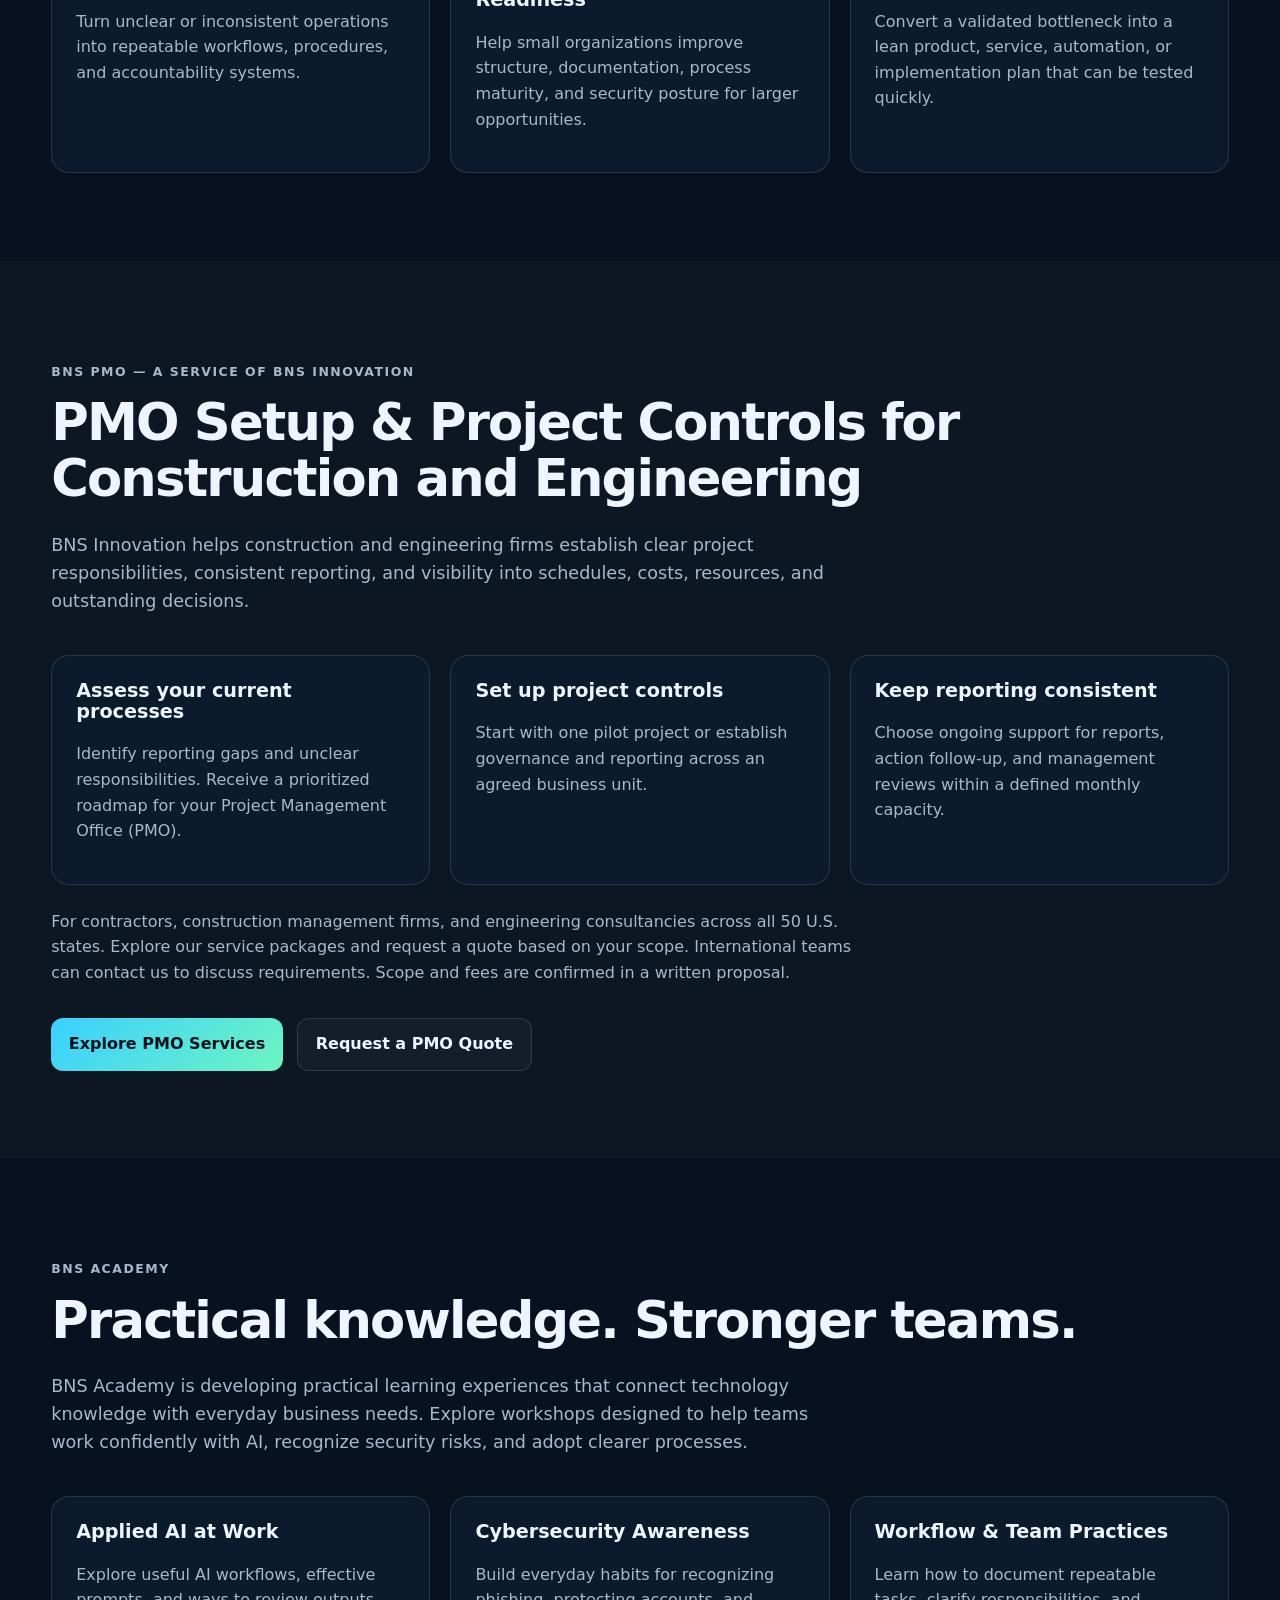
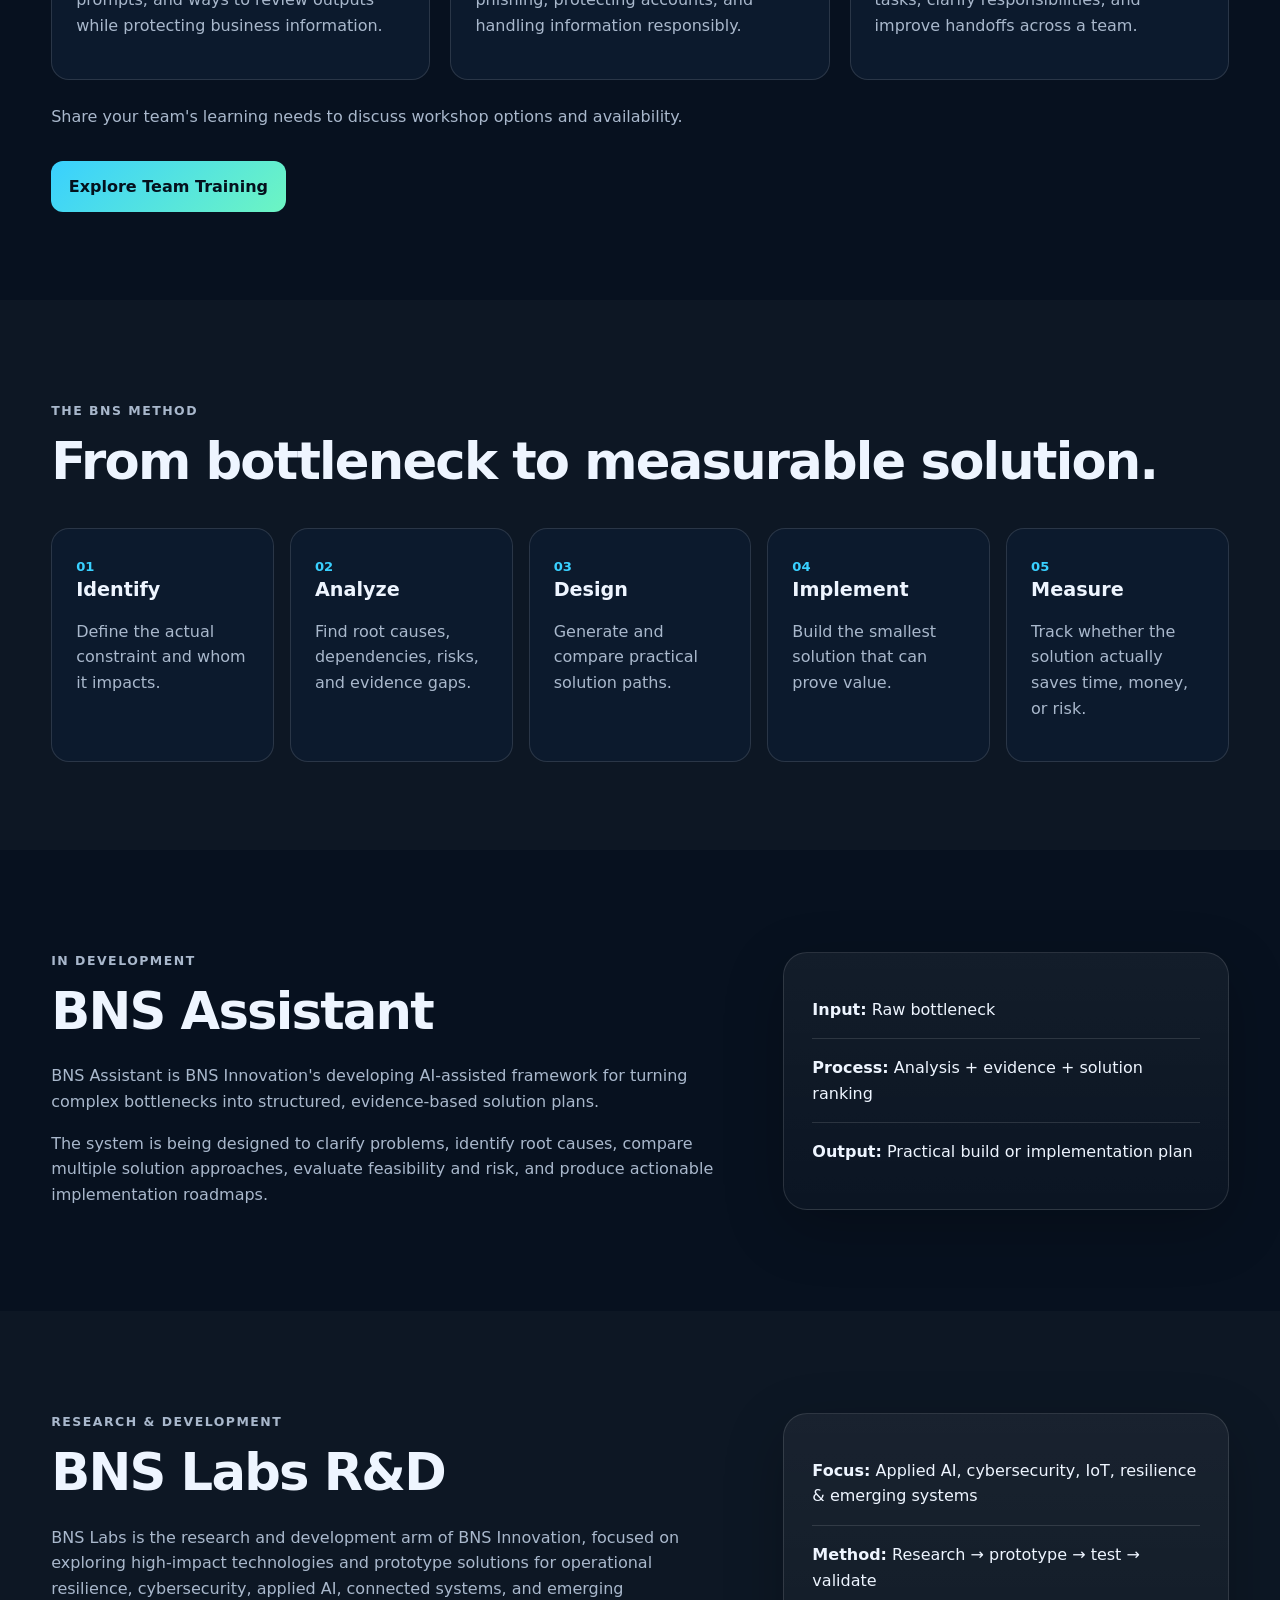
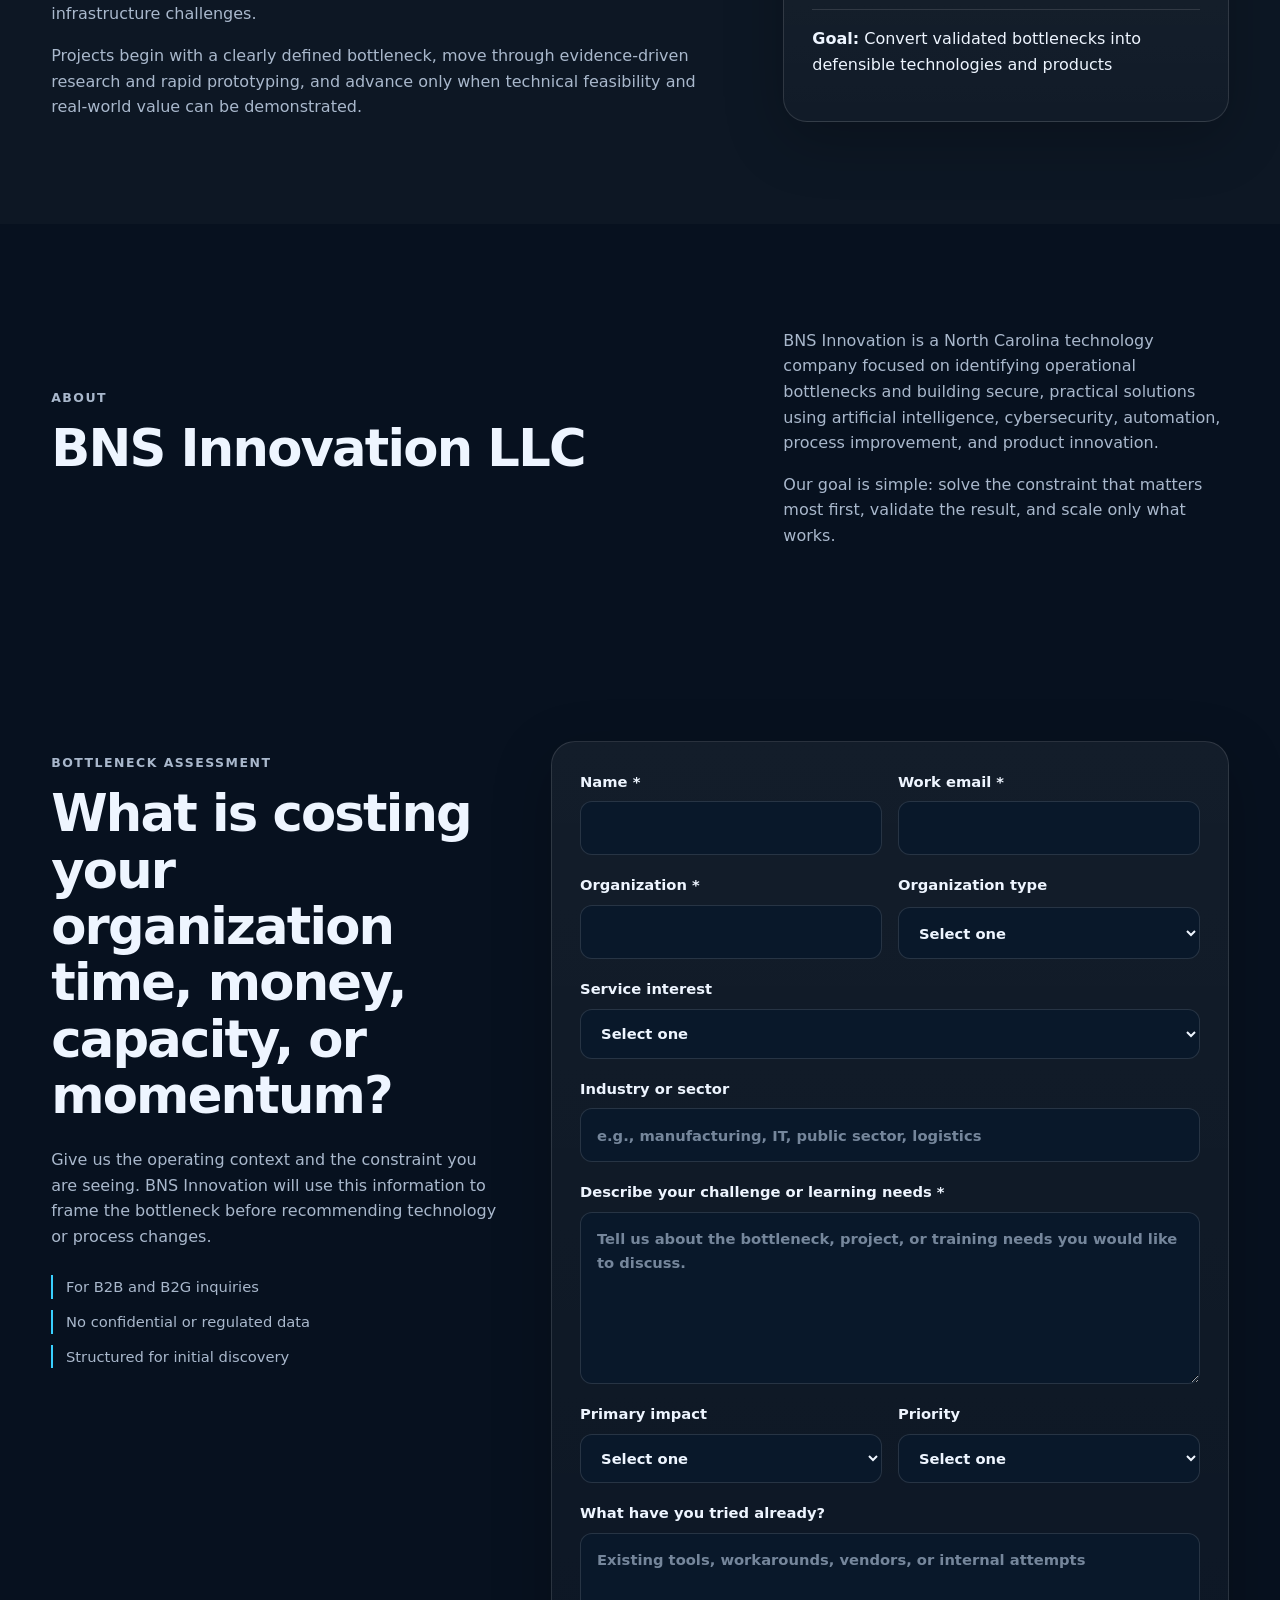
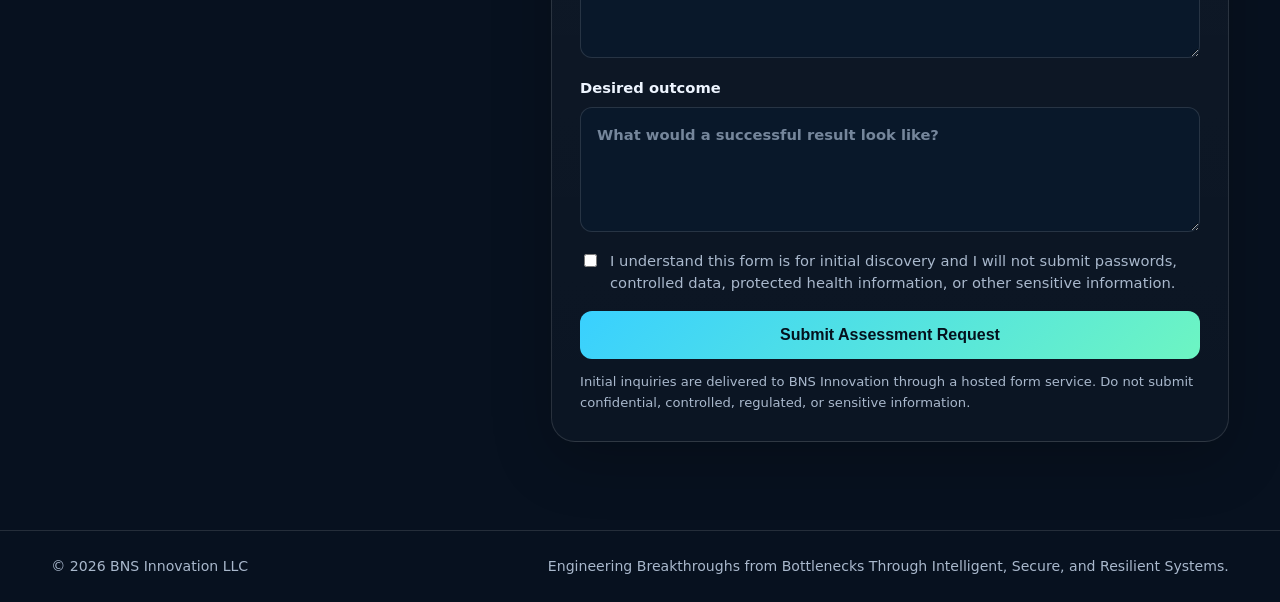
==== commit 5d78851a: "Align homepage PMO offer with quote-based pricing" ====
--- a/index.html
+++ b/index.html
@@ -113,10 +113,10 @@
             <p>Choose ongoing support for reports, action follow-up, and management reviews within a defined monthly capacity.</p>
           </article>
         </div>
-        <p class="service-note">For North Carolina contractors, construction management firms, and engineering consultancies. Assessments are $1,500; project controls start at $4,500; PMO setup starts at $9,500; monthly support starts at $2,000. All prices in USD. Final scope and fees are confirmed in a written proposal.</p>
+        <p class="service-note">For contractors, construction management firms, and engineering consultancies across all 50 U.S. states. Explore our service packages and request a quote based on your scope. International teams can contact us to discuss requirements. Scope and fees are confirmed in a written proposal.</p>
         <div class="contact-actions">
-          <a href="pmo/" class="button primary">Explore PMO Services &amp; Pricing</a>
-          <a href="pmo/?package=discovery#inquiry" class="button secondary">Request a PMO Discovery Call</a>
+          <a href="pmo/" class="button primary">Explore PMO Services</a>
+          <a href="pmo/?package=discovery#inquiry" class="button secondary">Request a PMO Quote</a>
         </div>
       </div>
     </section>
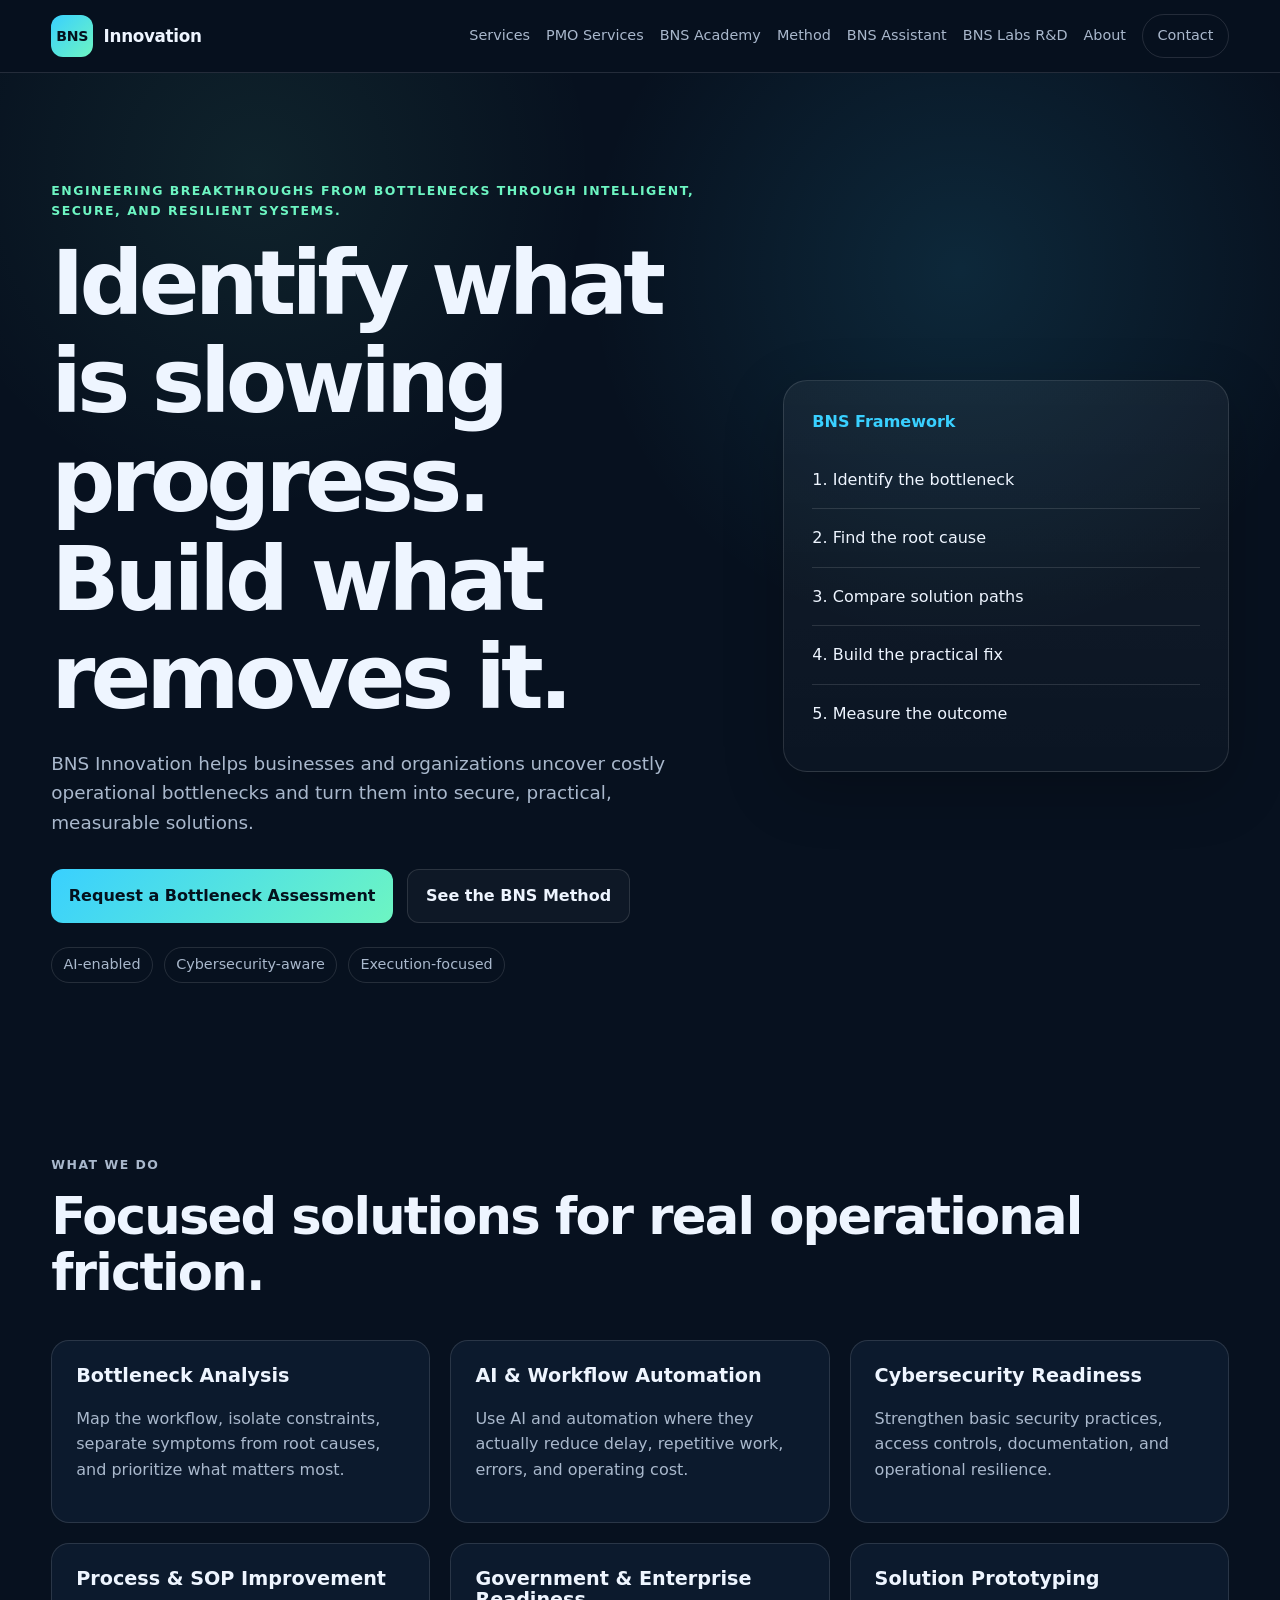
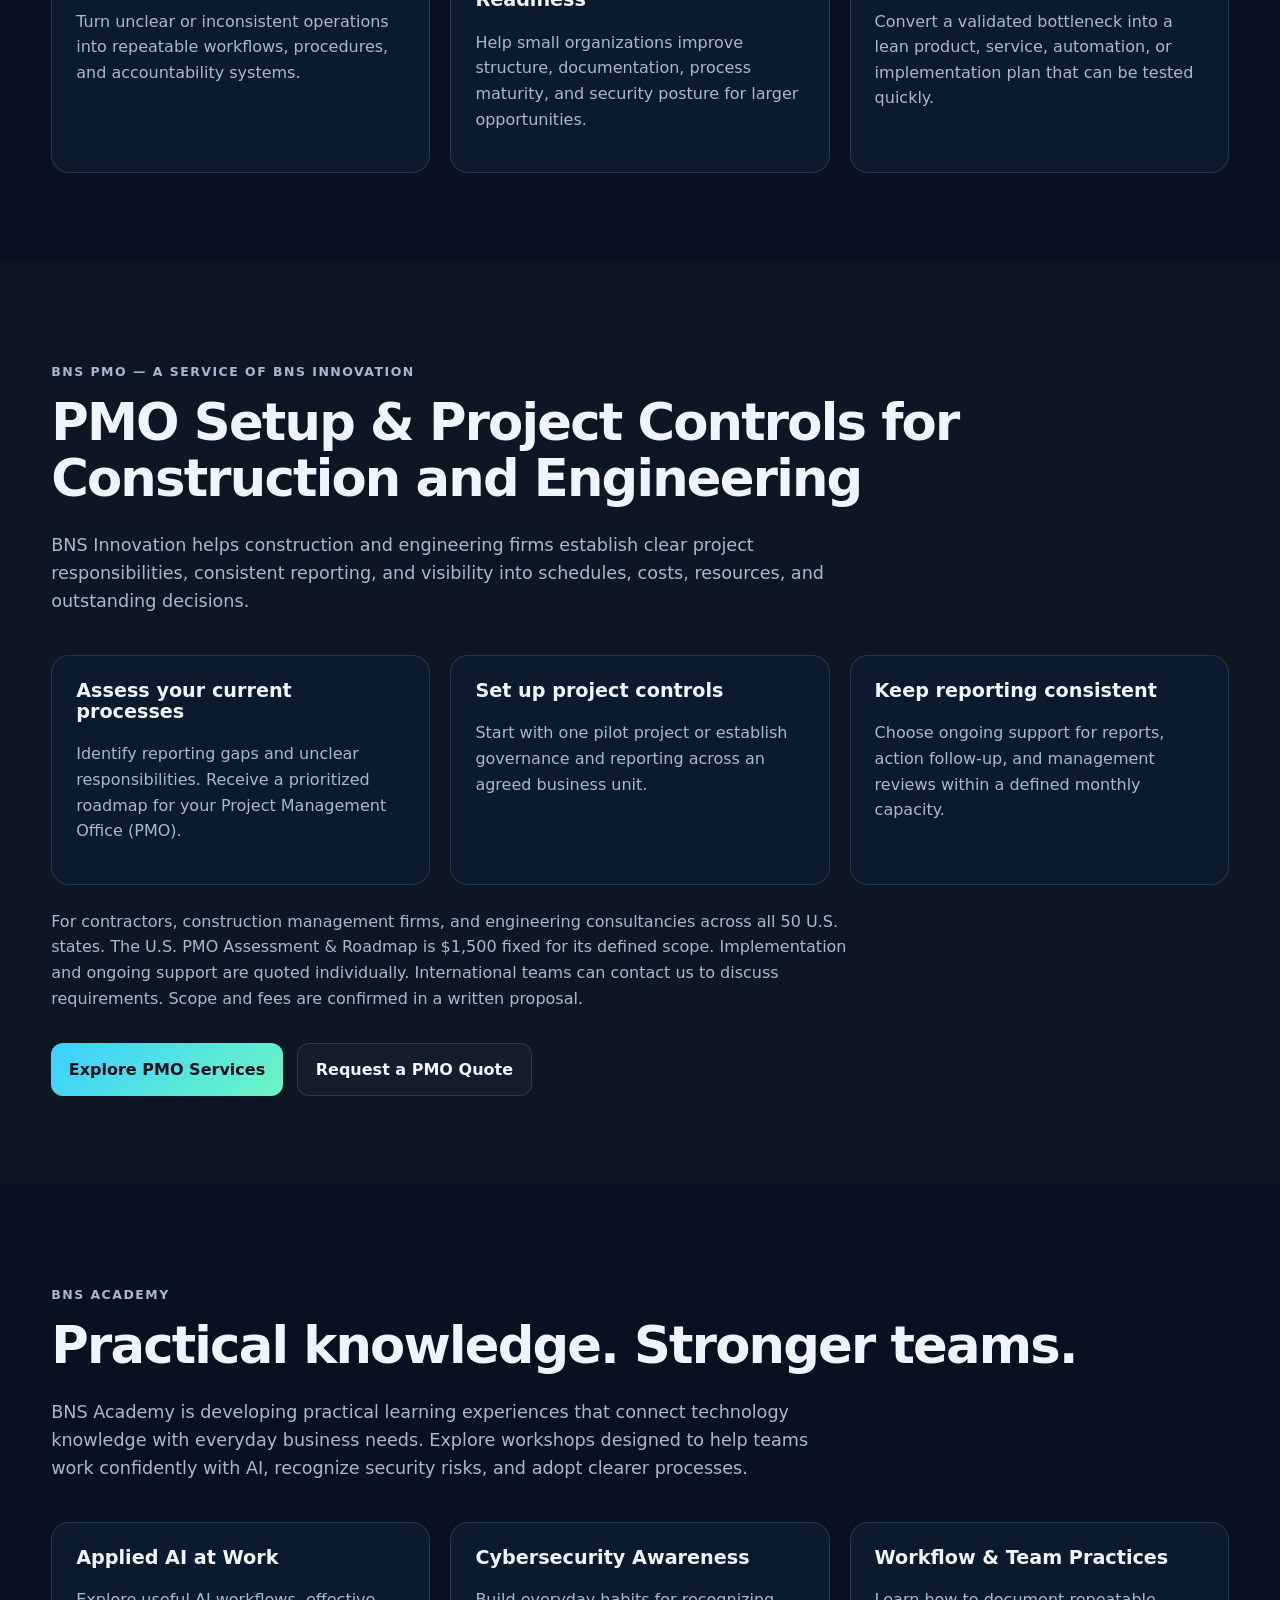
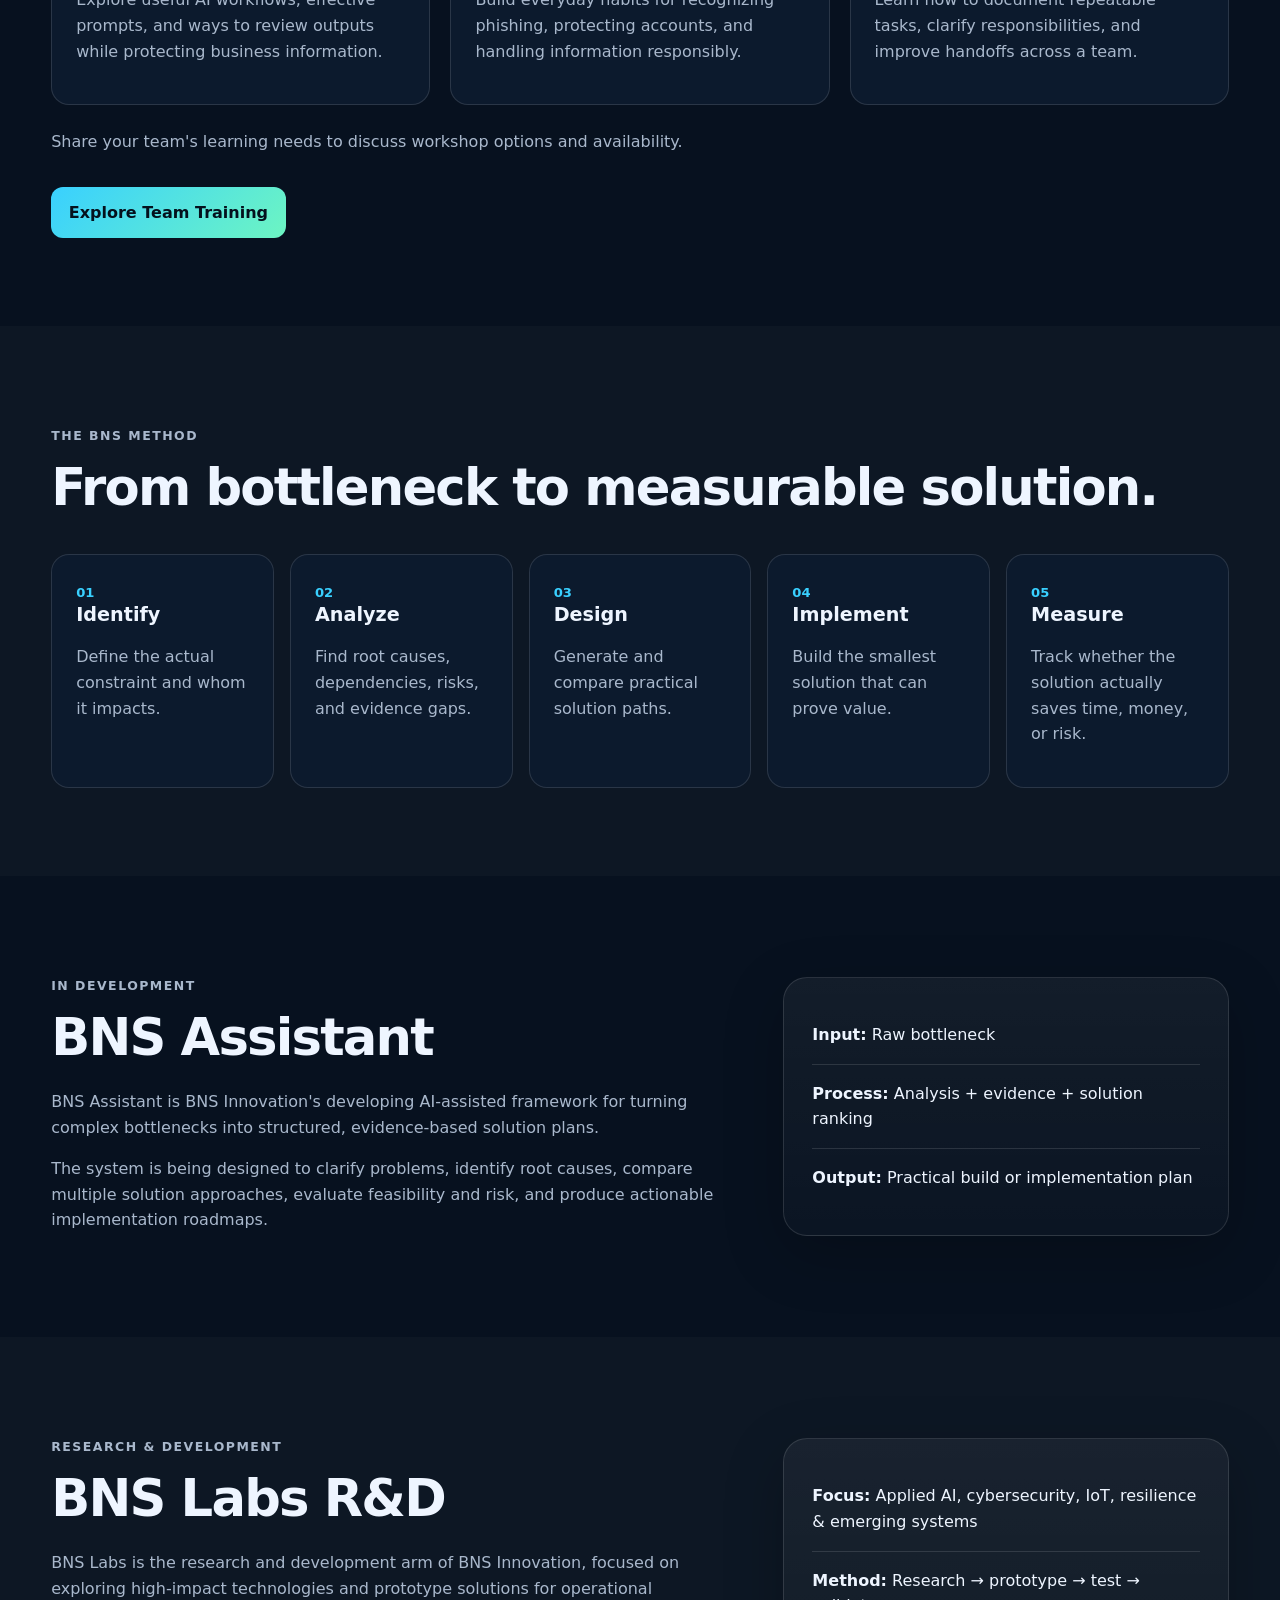
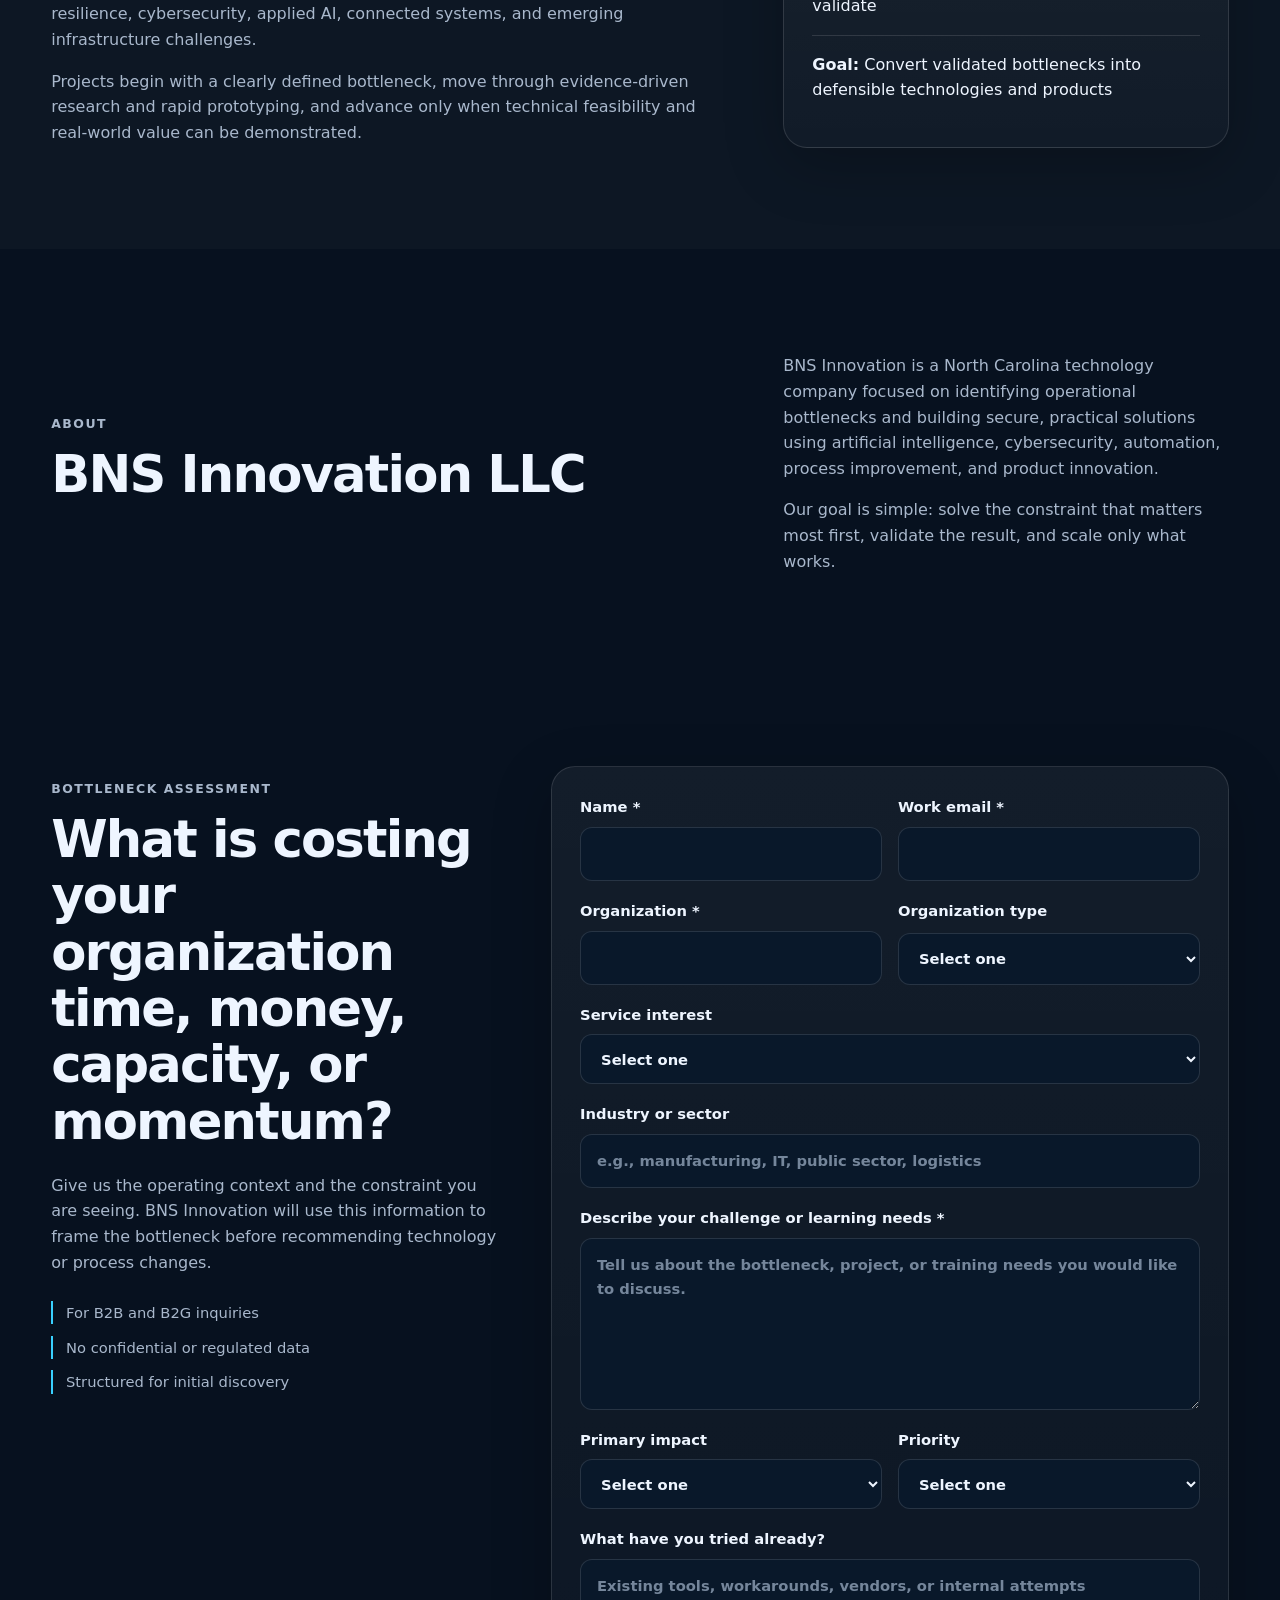
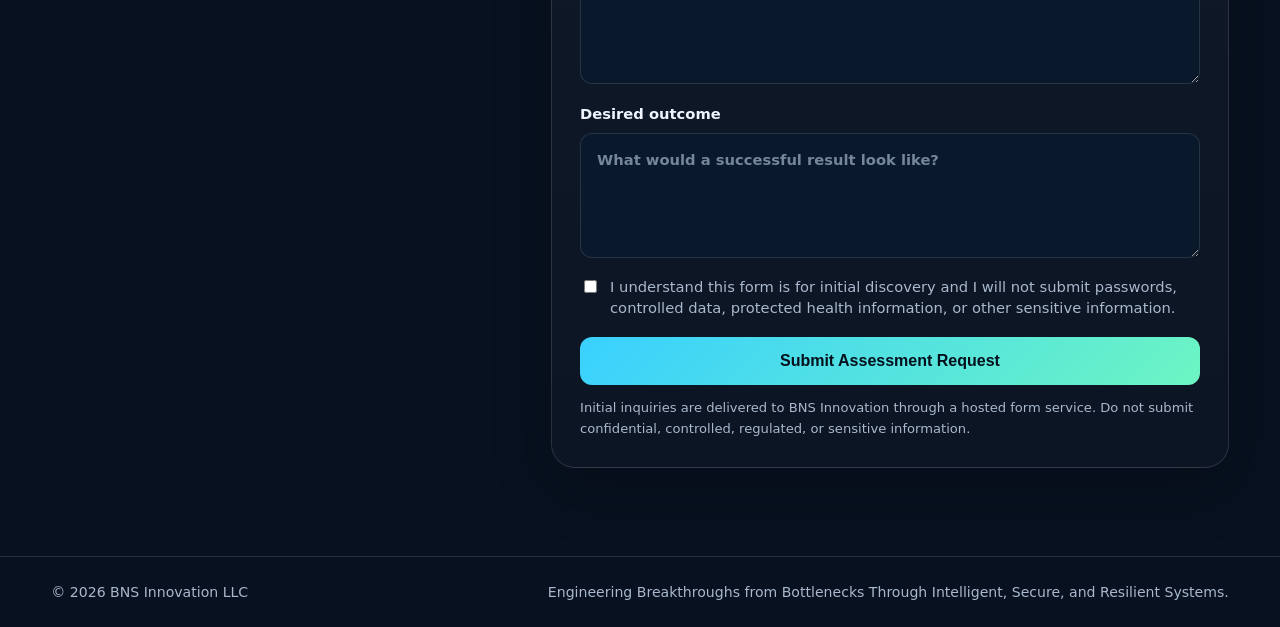
==== commit 539f77f9: "Show fixed assessment fee and tailored implementation quotes" ====
--- a/index.html
+++ b/index.html
@@ -113,7 +113,7 @@
             <p>Choose ongoing support for reports, action follow-up, and management reviews within a defined monthly capacity.</p>
           </article>
         </div>
-        <p class="service-note">For contractors, construction management firms, and engineering consultancies across all 50 U.S. states. Explore our service packages and request a quote based on your scope. International teams can contact us to discuss requirements. Scope and fees are confirmed in a written proposal.</p>
+        <p class="service-note">For contractors, construction management firms, and engineering consultancies across all 50 U.S. states. The U.S. PMO Assessment &amp; Roadmap is $1,500 fixed for its defined scope. Implementation and ongoing support are quoted individually. International teams can contact us to discuss requirements. Scope and fees are confirmed in a written proposal.</p>
         <div class="contact-actions">
           <a href="pmo/" class="button primary">Explore PMO Services</a>
           <a href="pmo/?package=discovery#inquiry" class="button secondary">Request a PMO Quote</a>
